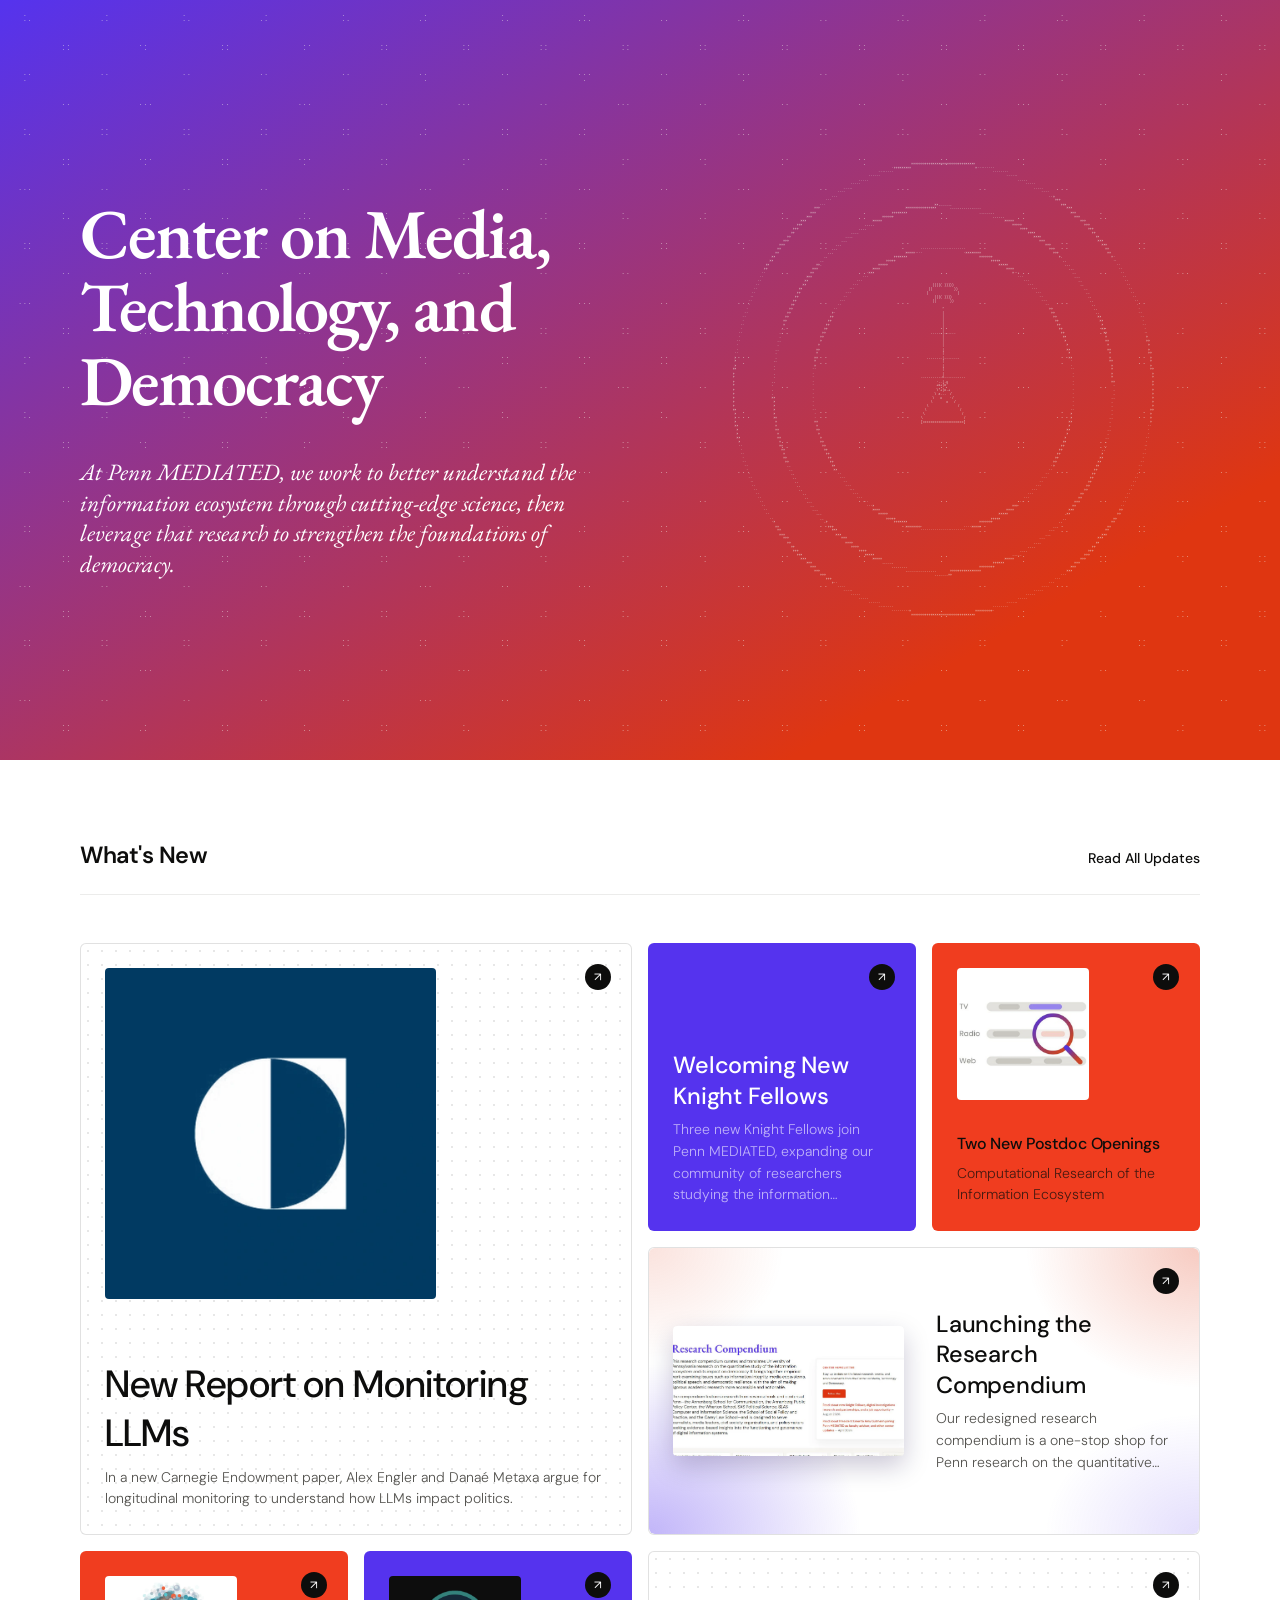
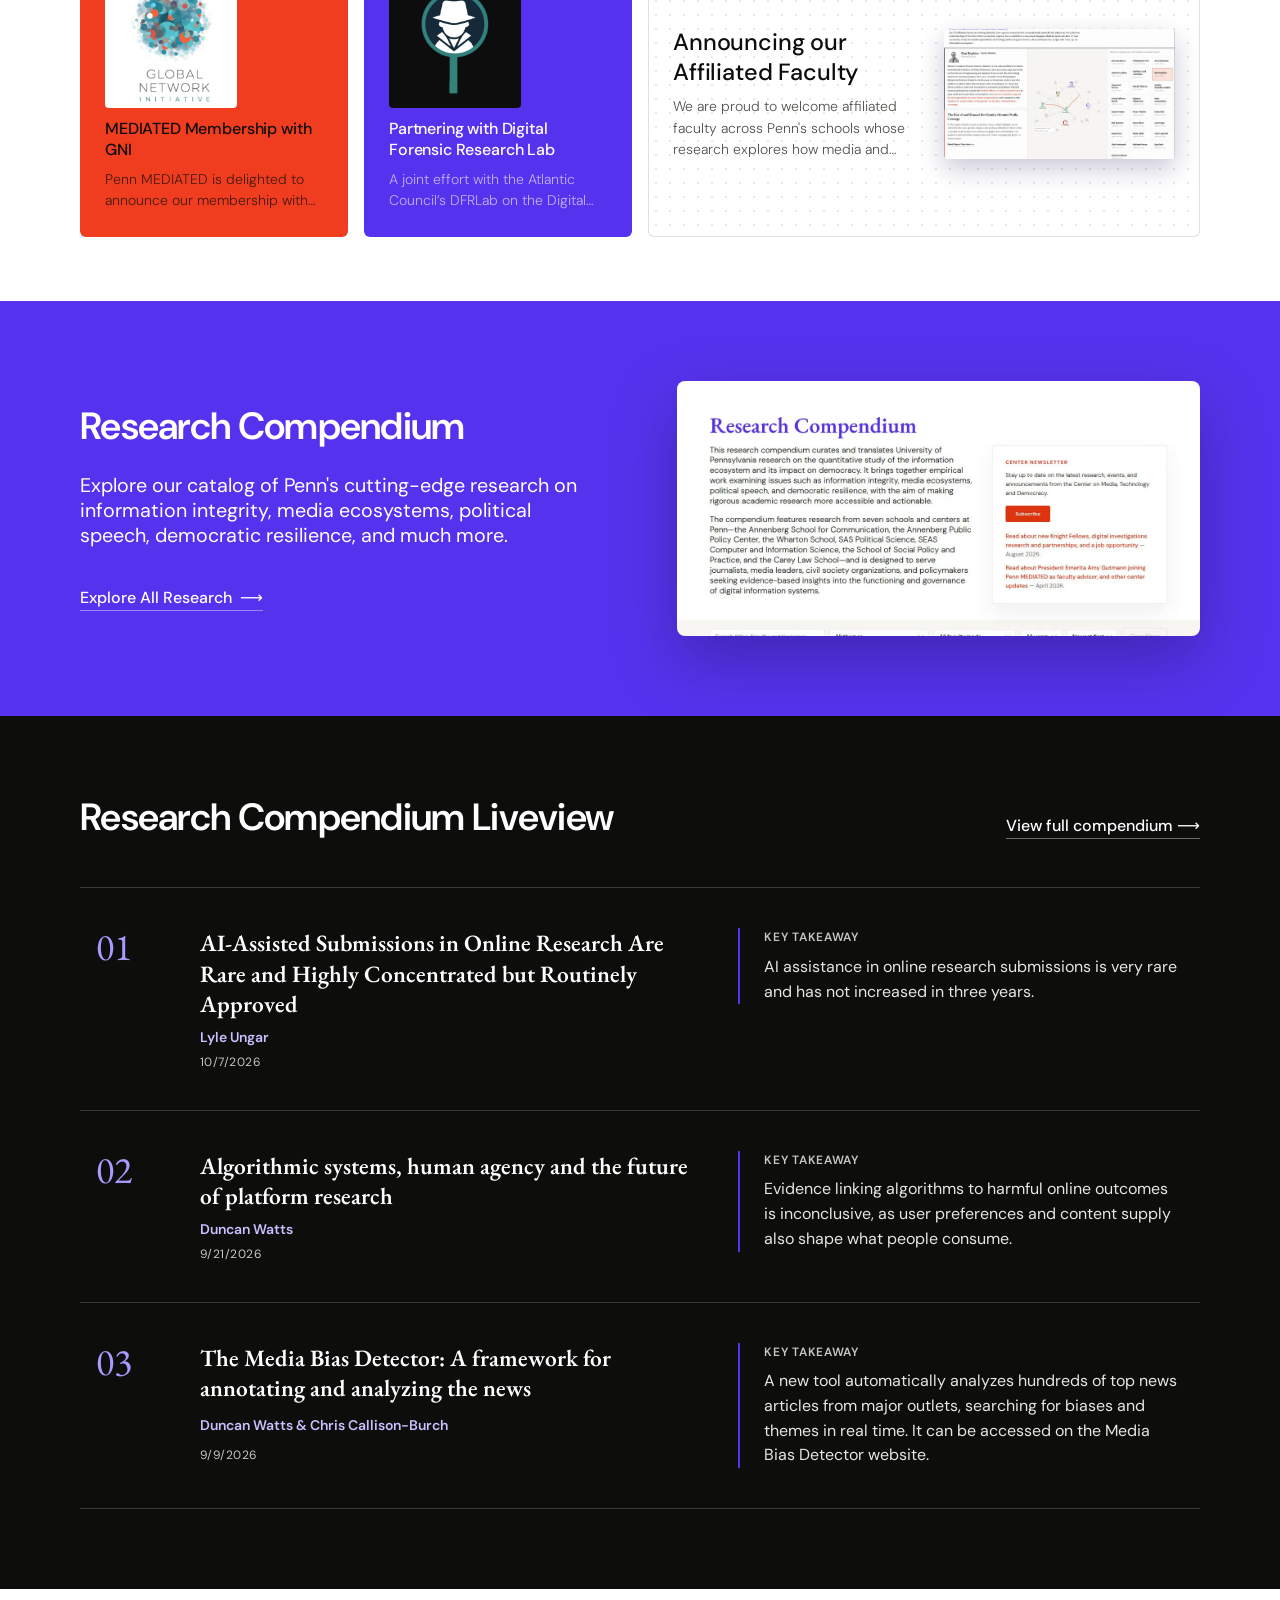
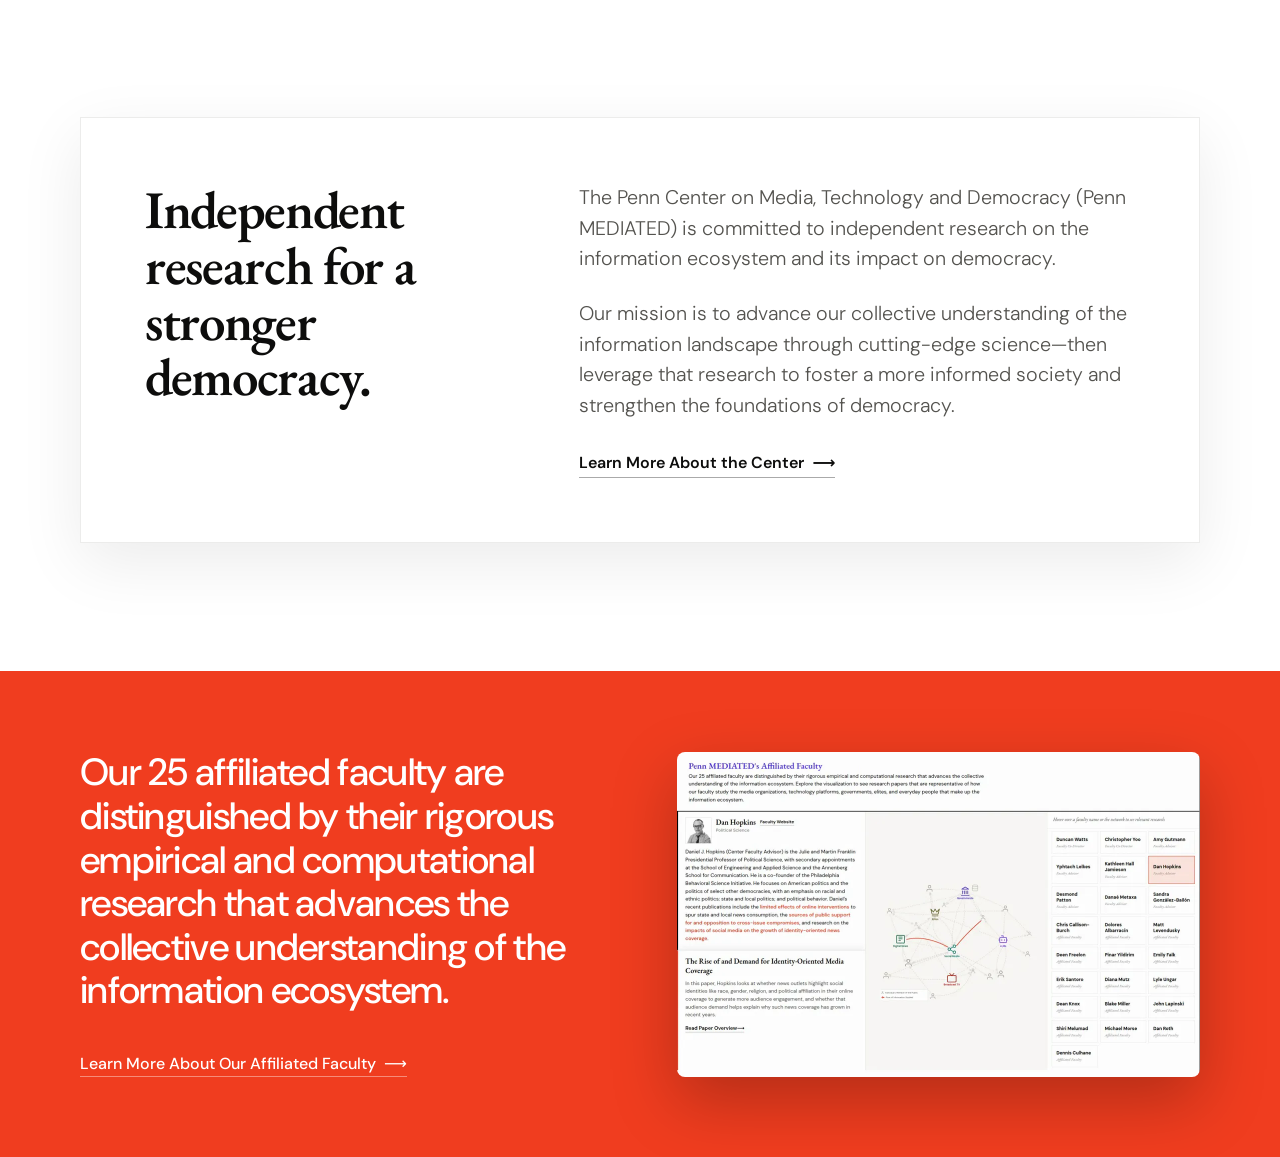
==== index.html @ c7704f21 "Add Research Compendium Liveview section to home page Shows the three newest compendium entries (pap" ====
<!DOCTYPE html>
<html lang="en">
<head>
  <meta charset="UTF-8">
  <meta name="viewport" content="width=device-width, initial-scale=1.0">
  <title>Penn MEDIATED — Center on Media, Technology and Democracy</title>
  <link rel="preconnect" href="https://fonts.googleapis.com">
  <link rel="preconnect" href="https://fonts.gstatic.com" crossorigin>
  <link href="https://fonts.googleapis.com/css2?family=DM+Sans:opsz,wght@9..40,300;9..40,400;9..40,500;9..40,600;9..40,700&family=EB+Garamond:ital,wght@0,400;0,500;0,600;0,700;1,400;1,600&display=swap" rel="stylesheet">
  <link rel="stylesheet" href="styles.css">
</head>
<body>
 
  <!-- ── Hero ───────────────────────────────────────────────────── -->
  <section class="hero">

    <!-- Sparkle field only, full-bleed behind the whole gradient. The rings
         and tower stay in .hero__visual's own column. -->
    <div class="hero__dots" aria-hidden="true">
      <iframe class="hero__dots-frame" src="assets/broadcast-tower.html?layer=dots" title="" tabindex="-1" scrolling="no"></iframe>
    </div>

    <div class="hero__inner">

      <div class="hero__content">
        <h1 class="hero__title">Center on Media, Technology, and Democracy</h1>
        <p class="hero__subtitle">At Penn MEDIATED, we work to better understand the information ecosystem through cutting-edge science, then leverage that research to strengthen the foundations of democracy.</p>
      </div>

      <!-- The ASCII broadcast tower sits in its own column rather than behind
           the copy, so the dots never run through the text. -->
      <div class="hero__visual" aria-hidden="true">
        <iframe
          class="hero__visual-frame"
          src="assets/broadcast-tower.html"
          title="Interactive ASCII broadcast tower graphic"
          scrolling="no"
        ></iframe>
      </div>

    </div>

  </section>
 
  <!-- ── What's New ─────────────────────────────────────────────── -->
  <section class="whats-new" aria-labelledby="whats-new-heading">
    <div class="whats-new__inner">
      <div class="whats-new__head">
        <span id="whats-new-heading" class="whats-new__label">What's New</span>
        <a href="https://mediated.upenn.edu/blog/" target="_top" class="whats-new__all">Read All Updates</a>
      </div>
 
      <div class="whats-new__grid">

        <a href="https://carnegieendowment.org/research/2026/08/llms-artificial-intelligence-longitudinal-monitoring-norms-politics-research" target="_blank" rel="noopener noreferrer" class="news-card news-card--feature news-card--white">
          <span class="news-card__arrow" aria-hidden="true">&#8599;</span>
          <div class="news-card__media"><img src="assets/whats-new/carnegie-endowment.webp" width="800" height="800" alt="Carnegie Endowment for International Peace logo"></div>
          <div class="news-card__body news-card__body--bottom">
            <h3 class="news-card__title">New Report on Monitoring LLMs</h3>
            <p class="news-card__desc">In a new Carnegie Endowment paper, Alex Engler and Danaé Metaxa argue for longitudinal monitoring to understand how LLMs impact politics.</p>
          </div>
        </a>

        <a href="https://mediated.upenn.edu/blog/#knight-fellows" target="_top" class="news-card news-card--square news-card--purple">
          <span class="news-card__arrow" aria-hidden="true">&#8599;</span>
          <div class="news-card__body news-card__body--bottom">
            <h3 class="news-card__title">Welcoming New Knight Fellows</h3>
            <p class="news-card__desc">Three new Knight Fellows join Penn MEDIATED, expanding our community of researchers studying the information ecosystem.</p>
          </div>
        </a>

        <a href="https://mediated.upenn.edu/job-openings/" target="_top" class="news-card news-card--square news-card--orange">
          <span class="news-card__arrow" aria-hidden="true">&#8599;</span>
          <div class="news-card__media"><img src="assets/whats-new/magnifying-glass.webp" width="800" height="800" alt="Illustration of a magnifying glass scanning bars labelled TV, Radio and Web"></div>
          <div class="news-card__body news-card__body--bottom">
            <h3 class="news-card__title">Two New Postdoc Openings</h3>
            <p class="news-card__desc">Computational Research of the Information Ecosystem</p>
          </div>
        </a>

        <a href="https://mediated.upenn.edu/research-compendium/" target="_top" class="news-card news-card--wide news-card--brush">
          <span class="news-card__arrow" aria-hidden="true">&#8599;</span>
          <div class="news-card__media"><video src="assets/whats-new/research-compendium.mp4" poster="assets/whats-new/research-compendium-poster.webp" width="1278" height="622" autoplay muted loop playsinline preload="metadata" aria-label="Animated screenshot of the Research Compendium dashboard"></div>
          <div class="news-card__body news-card__body--bottom">
            <h3 class="news-card__title">Launching the Research Compendium</h3>
            <p class="news-card__desc">Our redesigned research compendium is a one-stop shop for Penn research on the quantitative study of the information ecosystem.</p>
          </div>
        </a>

        <a href="https://mediated.upenn.edu/blog/#gni-membership" target="_top" class="news-card news-card--square news-card--orange">
          <span class="news-card__arrow" aria-hidden="true">&#8599;</span>
          <div class="news-card__media"><img src="assets/whats-new/gni-membership.webp" width="800" height="800" alt="Global Network Initiative logo"></div>
          <div class="news-card__body news-card__body--bottom">
            <h3 class="news-card__title">MEDIATED Membership with GNI</h3>
            <p class="news-card__desc">Penn MEDIATED is delighted to announce our membership with the Global Network Initiative — a diverse community of institutions and experts working to advance a free and democratic technological future.</p>
          </div>
        </a>

        <a href="https://mediated.upenn.edu/blog/#dfrlab-partnership" target="_top" class="news-card news-card--square news-card--purple">
          <span class="news-card__arrow" aria-hidden="true">&#8599;</span>
          <div class="news-card__media"><img src="assets/whats-new/dfrlab-digital-sherlocks.webp" width="800" height="800" alt="The Digital Sherlocks magnifying-glass emblem"></div>
          <div class="news-card__body news-card__body--bottom">
            <h3 class="news-card__title">Partnering with Digital Forensic Research Lab</h3>
            <p class="news-card__desc">A joint effort with the Atlantic Council&#8217;s DFRLab on the Digital Sherlocks programme.</p>
          </div>
        </a>

        <a href="https://mediated.upenn.edu/faculty/" target="_top" class="news-card news-card--wide news-card--reverse news-card--white">
          <span class="news-card__arrow" aria-hidden="true">&#8599;</span>
          <div class="news-card__media"><video src="assets/whats-new/affiliated-faculty.mp4" poster="assets/whats-new/affiliated-faculty-poster.webp" width="1046" height="650" autoplay muted loop playsinline preload="metadata" aria-label="Animated screenshot of the Affiliated Faculty network, cycling through faculty profiles and their research papers"></div>
          <div class="news-card__body news-card__body--bottom">
            <h3 class="news-card__title">Announcing our Affiliated Faculty</h3>
            <p class="news-card__desc">We are proud to welcome affiliated faculty across Penn's schools whose research explores how media and technology shape political attitudes and the information ecosystem.</p>
          </div>
        </a>

      </div>
    </div>
  </section>
 
  <!-- ── Research CTA ───────────────────────────────────────────── -->
  <section class="research-cta" aria-labelledby="research-cta-heading">
    <div class="research-cta__inner">
      <div class="research-cta__copy">
        <h2 id="research-cta-heading" class="research-cta__title">Research Compendium</h2>
        <p class="research-cta__lead">Explore our catalog of Penn's cutting-edge research on information integrity, media ecosystems, political speech, democratic resilience, and much more.</p>
        <a href="https://mediated.upenn.edu/research-compendium/" target="_top" class="research-cta__link">Explore All Research <span aria-hidden="true">⟶</span></a>
      </div>
      <!-- Same destination as "Explore All Research". Out of the tab order and
           hidden from screen readers: the text link above is the accessible
           one, so keyboard and screen-reader users don't meet it twice. -->
      <a href="https://mediated.upenn.edu/research-compendium/" target="_top" class="research-cta__media" tabindex="-1" aria-hidden="true"><video src="assets/whats-new/research-compendium.mp4" poster="assets/whats-new/research-compendium-poster.webp" width="1278" height="622" autoplay muted loop playsinline preload="metadata" aria-label="Animated screenshot of the Penn MEDIATED Research Compendium being used" class="research-cta__image"></video></a>
    </div>
  </section>
 
  <!-- ── Research Compendium Liveview ───────────────────────────── -->
  <section class="liveview" aria-labelledby="liveview-heading">
    <div class="liveview__inner">
      <div class="liveview__head">
        <div>
          <h2 id="liveview-heading" class="liveview__title">Research Compendium Liveview</h2>
        </div>
        <a href="https://mediated.upenn.edu/research-compendium/" target="_top" class="liveview__all">View full compendium <span aria-hidden="true">⟶</span></a>
      </div>
      <ol class="liveview__list" id="liveview-list">
        <li class="liveview__item">
          <a class="liveview__card" href="https://arxiv.org/pdf/2610.09279" target="_blank" rel="noopener">
            <span class="liveview__meta">10/7/2026</span>
            <h3 class="liveview__paper">AI-Assisted Submissions in Online Research Are Rare and Highly Concentrated but Routinely Approved</h3>
            <p class="liveview__author">Lyle Ungar</p>
            <p class="liveview__takeaway"><span class="liveview__label">Key takeaway</span>AI assistance in online research submissions is very rare and has not increased in three years.</p>
          </a>
        </li>
        <li class="liveview__item">
          <a class="liveview__card" href="https://www.nature.com/articles/s43588-026-01038-1" target="_blank" rel="noopener">
            <span class="liveview__meta">9/21/2026</span>
            <h3 class="liveview__paper">Algorithmic systems, human agency and the future of platform research</h3>
            <p class="liveview__author">Duncan Watts</p>
            <p class="liveview__takeaway"><span class="liveview__label">Key takeaway</span>Evidence linking algorithms to harmful online outcomes is inconclusive, as user preferences and content supply also shape what people consume.</p>
          </a>
        </li>
        <li class="liveview__item">
          <a class="liveview__card" href="https://www.science.org/doi/10.1126/sciadv.aea7456" target="_blank" rel="noopener">
            <span class="liveview__meta">9/9/2026</span>
            <h3 class="liveview__paper">The Media Bias Detector: A framework for annotating and analyzing the news</h3>
            <p class="liveview__author">Duncan Watts &amp; Chris Callison-Burch</p>
            <p class="liveview__takeaway"><span class="liveview__label">Key takeaway</span>A new tool automatically analyzes hundreds of top news articles from major outlets, searching for biases and themes in real time. It can be accessed on the Media Bias Detector website.</p>
          </a>
        </li>
      </ol>
    </div>
  </section>
  <script>
  /* Liveview: refresh the three newest entries from the compendium itself.
     Falls back silently to the markup above if the fetch or parse fails. */
  (function () {
    var list = document.getElementById('liveview-list');
    fetch('https://pennmediated.github.io/research-compendium/').then(function (r) { return r.text(); }).then(function (t) {
      var s = t.indexOf('const ENTRIES = ');
      if (s < 0) return;
      s += 16;
      var e = t.indexOf('\n];', s) + 2;
      var data = JSON.parse(t.slice(s, e)).slice(0, 3);
      if (!data.length) return;
      var esc = function (v) { var d = document.createElement('div'); d.textContent = v; return d.innerHTML; };
      list.innerHTML = data.map(function (x) {
        return '<li class="liveview__item"><a class="liveview__card" href="' + esc(x.url) + '" target="_blank" rel="noopener">' +
          '<span class="liveview__meta">' + esc(x.date) + '</span>' +
          '<h3 class="liveview__paper">' + esc(x.title) + '</h3>' +
          '<p class="liveview__author">' + esc(x.faculty) + '</p>' +
          '<p class="liveview__takeaway"><span class="liveview__label">Key takeaway</span>' + esc(x.takeaway) + '</p></a></li>';
      }).join('');
    }).catch(function () {});
  })();
  </script>

  <!-- ── About the Center ───────────────────────────────────────── -->
  <section class="about-center" aria-labelledby="about-center-heading">
    <div class="about-center__inner">
      <div class="about-center__card">
        <div class="about-center__heading">
          <h2 id="about-center-heading" class="about-center__title">Independent research for a stronger democracy.</h2>
        </div>
        <div class="about-center__copy">
          <p>The Penn Center on Media, Technology and Democracy (Penn MEDIATED) is committed to independent research on the information ecosystem and its impact on democracy.</p>
          <p>Our mission is to advance our collective understanding of the information landscape through cutting-edge science—then leverage that research to foster a more informed society and strengthen the foundations of democracy.</p>
          <a href="https://mediated.upenn.edu/about/" target="_top" class="about-center__link">Learn More About the Center <span aria-hidden="true">⟶</span></a>
        </div>
      </div>
    </div>
  </section>
 
  <!-- ── Faculty CTA ────────────────────────────────────────────── -->
  <section class="faculty-cta">
    <div class="faculty-cta__inner">
      <div class="faculty-cta__copy">
        <p class="faculty-cta__lead">Our 25 affiliated faculty are distinguished by their rigorous empirical and computational research that advances the collective understanding of the information ecosystem.</p>
        <a href="https://mediated.upenn.edu/faculty/" target="_top" class="faculty-cta__link">Learn More About Our Affiliated Faculty <span aria-hidden="true">⟶</span></a>
      </div>
      <!-- Same destination as the link above; see the research CTA note. -->
      <a href="https://mediated.upenn.edu/faculty/" target="_top" class="faculty-cta__media" tabindex="-1" aria-hidden="true"><video src="assets/whats-new/affiliated-faculty.mp4" poster="assets/whats-new/affiliated-faculty-poster.webp" width="1046" height="650" autoplay muted loop playsinline preload="metadata" aria-label="Animated screenshot of the Affiliated Faculty network, cycling through faculty profiles and their research papers" class="faculty-cta__image"></video></a>
    </div>
  </section>



  <!-- The two animated cards are muted, looping <video> rather than GIF.
       CSS can't stop autoplay, so honour prefers-reduced-motion here:
       pause each one and rewind to its poster frame. -->
  <script>
    if (window.matchMedia('(prefers-reduced-motion: reduce)').matches) {
      document.querySelectorAll('video[autoplay]').forEach(function (v) {
        v.autoplay = false; v.pause(); v.currentTime = 0; v.removeAttribute('loop');
      });
    }
  </script>


  <!-- Auto-resize when embedded: posts this page's height to the parent so an
       <iframe> can size itself to the content instead of guessing a fixed
       height. No-op when the page is opened directly. Every Penn MEDIATED repo
       sends the same { frameHeight } message — see the README. -->
  <script>
    (function () {
      if (window.self === window.top) return;
      var lastSentHeight = 0;
      function sendHeight() {
        /* MEASURE THE BODY, NEVER documentElement. <html> stretches to fill the
           frame, so documentElement.scrollHeight can never report LESS than the
           frame's current height — feeding it back pins the iframe at whatever
           it already is and it can never shrink. Anything that inflates it once
           during load (webfonts settling, the reveal transforms) is then
           permanent, which is what left a tall band of white above the footer.
           body.scrollHeight is content-driven and can go down as well as up.
           Verified 2026-09: at 1512px wide home's real content is 3879px while
           documentElement.scrollHeight reported 4766px, the frame's own height. */
        var h = Math.ceil(Math.max(document.body.scrollHeight, document.body.offsetHeight));
        if (Math.abs(h - lastSentHeight) < 2) return;
        lastSentHeight = h;
        window.parent.postMessage({ frameHeight: h }, '*');
      }
      window.addEventListener('load', sendHeight);
      window.addEventListener('resize', sendHeight);
      if (document.fonts && document.fonts.ready) { document.fonts.ready.then(sendHeight); }
      if (window.ResizeObserver) { new ResizeObserver(sendHeight).observe(document.body); }
      /* Late-settling layout: webfonts swapping in, images decoding, a lazy
         iframe resolving. ResizeObserver catches most of it, but a change that
         lands between the last observed tick and paint can leave the frame a
         few px short of the content. Two cheap re-measures after load close
         that window; sendHeight's hysteresis makes a no-op re-post free. */
      setTimeout(sendHeight, 300);
      setTimeout(sendHeight, 1200);
    })();
  </script>

</body>
</html>
---- styles.css ----
/* =============================================================================
   Atlassian Spacing Tokens — 8px base unit
   https://atlassian.design/foundations/spacing
   Shared conventions with the Penn MEDIATED /about repo for brand consistency.
   ============================================================================= */
:root {
  --space-025:   2px;
  --space-050:   4px;
  --space-075:   6px;
  --space-100:   8px;
  --space-150:  12px;
  --space-200:  16px;
  --space-250:  20px;
  --space-300:  24px;
  --space-400:  32px;
  --space-500:  40px;
  --space-600:  48px;
  --space-800:  64px;
  --space-1000: 80px;

  /* ── Figma colour tokens ── */
  --c-bg:         #ffffff;
  --c-dark:       #0d0d0c;          /* rgb(13,13,12)   */
  --c-nav-bg:     rgba(13,13,12,0.92);
  --c-light-bg:   #f8f7f4;          /* rgb(248,247,244)*/
  --c-accent:     #5533ee;          /* rgb(85,51,238)  */
  --c-red:        #f03d1f;          /* rgb(240,61,31)  */
  /* Deeper red-orange — the gradient's closing stop, promoted to a token
     of its own. Link text on a white/light ground uses this: --c-red
     only reaches ~3.9:1 against white, this clears 4.5:1. --c-red stays
     the brand accent for fills, borders, icons, tags and labels. */
  --c-red-dark:   #df3611;

  /* Orange-red at 12% on white, from the sitewide accent palette (slot 2).
     A light tile colour for the grid — replaces the near-black tile.
     Text on it is --c-dark rather than the palette's brown text-on-tint
     (#7b2719): the tint is light enough that black clears contrast easily
     and reads cleaner beside the solid-orange tile. */
  --c-peach:      #fce4dc;
  --c-gray:       #888680;          /* rgb(136,134,128)*/
  --c-gray-dark:  #54534f;          /* rgb(84,83,79) — opaque body copy, ~8:1 contrast on white */
  --c-muted:      #c8c6c0;          /* rgb(200,198,192) date/meta text */
  --c-white:      #ffffff;

  /* Brand gradient — used on the hero, matches /about's orbital section
     and newsletter/supporters block exactly: 150deg #5533ee 0% → #df3611 81% */
  --c-gradient: linear-gradient(150deg, #5533ee 0%, var(--c-red-dark) 81%);

  /* ── Figma typography tokens ── */
  /* Two families, no third — and the split is by what the text IS, not by
     heading level. --f-serif: page titles, and titles of works or names of
     people (a post title, a paper title, a person's name), plus pull-quote
     copy. --f-sans: section headings, card and UI labels, running prose,
     metadata, controls and uppercase micro-labels.
     The one that trips people up: a SECTION HEADING IS NOT SERIF. Serif
     marks a thing that has its own name; sans marks the furniture around
     it. See README -> Typography. */
  --f-serif: 'EB Garamond', Georgia, 'Times New Roman', serif;
  --f-sans:  'DM Sans', system-ui, -apple-system, sans-serif;
  /* ── Type scale (sitewide — see README) ──
     Fluid clamps interpolate across the viewport, so tablet needs no
     separate breakpoint. 12px is the floor for page copy; the .nav/.brand
     component keeps its own Figma-spec'd sizes (see README). */
  --fs-display:     clamp(36px, 22.7px + 3.70vw, 76px);
  --fs-h1:          clamp(36px, 29.3px + 1.85vw, 56px);
  --fs-h2:          clamp(26px, 21.3px + 1.30vw, 40px);
  --fs-h3:          clamp(20px, 18.7px + 0.37vw, 24px);
  --fs-lede:        clamp(18px, 17.3px + 0.19vw, 20px);
  --fs-body:        16px;
  --fs-small:       14px;
  --fs-small-serif: 15px;
  --fs-micro:       12px;

  --lh-display: 1.05;
  --lh-heading: 1.15;
  --lh-lede:    1.26;
  --lh-title:   1.3;
  --lh-body:    1.55;

  /* ── Page layout ── */
  --max-w: 1440px;
  --pad-x: var(--space-1000);   /* 80px side padding — page-level rhythm */
  --nav-h: 52px;
}

/* Side padding scales down on smaller screens — 80px fixed padding eats
   ~43% of a 375px phone width otherwise. */
@media (max-width: 900px) {
  :root { --pad-x: var(--space-400); }  /* 32px */
}
@media (max-width: 480px) {
  :root { --pad-x: var(--space-250); }  /* 20px */
}

/* =============================================================================
   Reset
   ============================================================================= */
*, *::before, *::after { box-sizing: border-box; margin: 0; padding: 0; }
html { scroll-behavior: smooth; }
body {
  font-family: var(--f-sans);
  color: var(--c-dark);
  background: var(--c-bg);
  -webkit-font-smoothing: antialiased;
  -moz-osx-font-smoothing: grayscale;
  overflow-x: hidden;
}
ul, ol { list-style: none; }
a { color: inherit; text-decoration: none; }
img, video { max-width: 100%; height: auto; display: block; }
button { font: inherit; cursor: pointer; }

.sr-only {
  position: absolute; width: 1px; height: 1px; padding: 0;
  margin: -1px; overflow: hidden; clip: rect(0,0,0,0);
  white-space: nowrap; border-width: 0;
}

/* =============================================================================
   Shared inner container
   ============================================================================= */
.nav__inner,
.hero__inner,
.whats-new__inner,
.research-cta__inner,
.about-center__inner,
.faculty-cta__inner,
.footer__inner,
.footer__bottom {
  width: 100%;
  max-width: var(--max-w);
  margin-inline: auto;
  padding-inline: var(--pad-x);
}

/* =============================================================================
   NAV
   Figma: 1434×52, fill rgba(13,13,12,.92), sticky over the hero
   ============================================================================= */
.nav {
  position: sticky;
  top: 0;
  z-index: 100;
  height: var(--nav-h);
  background: var(--c-nav-bg);
  backdrop-filter: blur(12px);
}

.nav__inner {
  display: flex;
  align-items: center;
  justify-content: space-between;
  height: 100%;
}

/* Brand lockup: concentric red ring mark + PENN/MEDIATED wordmark.
   Nav = PENN caption above italic-mixed MEDIATED; footer reverses the
   stack and drops the italic, per Figma's two distinct treatments. */
.brand { display: flex; align-items: center; gap: var(--space-150); }

.brand__mark {
  position: relative;
  width: 24px;
  height: 24px;
  flex-shrink: 0;
  border-radius: 50%;
  border: 1.5px solid var(--c-red);
}

.brand__mark::before {
  content: '';
  position: absolute;
  inset: 5px;
  border-radius: 50%;
  border: 1.5px solid var(--c-red);
  opacity: 0.6;
}

.brand__dot {
  position: absolute;
  top: 50%;
  left: 50%;
  width: 5px;
  height: 5px;
  border-radius: 50%;
  background: var(--c-red);
  transform: translate(-50%, -50%);
}

.brand__text { display: flex; flex-direction: column; }

.brand__eyebrow {
  font-family: var(--f-sans);
  font-size: 9.5px;
  font-weight: 500;
  letter-spacing: 1.8px;
  text-transform: uppercase;
  color: rgba(255,255,255,0.35);
}

.brand__word {
  font-family: var(--f-serif);
  font-size: 15px;
  font-weight: 600;
  letter-spacing: 0.13px;
  color: var(--c-white);
}

.brand__word em { font-style: italic; }
.brand__word--upright { font-style: normal; font-size: 18px; }

.brand--footer .brand__mark { width: 26px; height: 26px; }
.brand--footer .brand__text { gap: var(--space-025); }

.nav__links {
  display: flex;
  align-items: center;
  gap: var(--space-500);   /* 40px between nav items */
}

.nav__subscribe {
  display: inline-flex;
  align-items: center;
  justify-content: center;
  height: 28px;
  padding-inline: var(--space-200);
  font-family: var(--f-sans);
  font-size: 11px;
  font-weight: 600;
  letter-spacing: 0.44px;
  color: var(--c-white);
  background: var(--c-red-dark);
  border-radius: 100px;
  transition: opacity 0.15s;
}

.nav__subscribe:hover { opacity: 0.85; }

/* =============================================================================
   HERO
   Figma "HorizontalBorder": dark bg + subtle grid texture + gradient wash,
   giant EB Garamond headline (115px), visualization graphic right, ticker foot
   ============================================================================= */
.hero {
  position: relative;
  overflow: hidden;
  background-color: var(--c-dark);
  background-image: url(assets/hero-bg.png);
  background-size: cover;
  background-position: center top;
  background-repeat: no-repeat;
}

/* Fully opaque gradient overlay, same as /about's .orbital::before —
   covers the background texture entirely, matching that section's
   brighter, cleaner depth instead of a darker/translucent wash. */
.hero::before {
  content: '';
  position: absolute;
  inset: 0;
  background: var(--c-gradient);
  pointer-events: none;
}

.hero__inner {
  position: relative;
  z-index: 2;
  display: grid;
  grid-template-columns: minmax(0, 1.05fr) minmax(0, 1fr);
  /* Side by side, the copy is centred against the tower art, and stays
     centred as the title turns into "Penn MEDIATED" (the heading's height
     animates, so the block eases into its new centre rather than jumping).
     This is the one page whose title is not 80px below the menu on desktop;
     stacked (under 900px) it is, like every other page. */
  align-items: center;
  gap: var(--space-800);
  padding-block: var(--space-1000) var(--space-800);
  /* Fixed px, never vh: this page is embedded in an iframe sized to its own
     content, so viewport units are circular here. */
  min-height: 760px;
}


/* Copy column, beside the tower column (stacked above it under 900px). */
.hero__content {
  position: relative;
  z-index: 2;
  max-width: 620px;
  text-align: left;
}


/* h1: EB Garamond ~96px (scaled down from Figma's 115px for web),
   ls=-2.7%, lh tight. A tight shadow (not a big blur) keeps it legible
   without smudging into a haze over the gradient.
   Weight 600 per the sitewide serif-title rule. Figma specified Medium
   (500); at --fs-display over a gradient the extra weight also helps it
   hold up, so the two reasons point the same way. */
.hero__title {
  font-family: var(--f-serif);
  font-weight: 600;
  font-size: var(--fs-display);
  line-height: var(--lh-display);
  letter-spacing: -0.028em;
  color: var(--c-white);
  margin-bottom: var(--space-500);
  /* No text shadow (removed Sept 2026 by request): white on the gradient reads
     cleanly on its own now that the tower sits in its own column. */
}

.hero__subtitle {
  display: block;
  /* EB Garamond italic, no shadow (Sept 2026), a deliberate exception to
     "running prose is sans": it reads as the title's companion line. One
     step up from --fs-lede (Garamond runs small for its size) and weight
     400, the italic weight loaded in index.html's Google Fonts link. */
  font-family: var(--f-serif);
  font-style: italic;
  font-size: var(--fs-h3);
  font-weight: 400;
  line-height: var(--lh-title);
  color: var(--c-white);
  max-width: 540px;
}

/* Not a link. It used to be a white, un-underlined <a> to /about — the
   one treatment on the site that matched none of the five hyperlink
   categories (see README -> Hyperlinks), so it was demoted to plain
   hero copy rather than given an underline it was never designed for.
   The About page is reachable from the nav. */

/* Full-bleed layer: sits above the gradient wash but behind the text, so
   the graphic's dissipating particles can drift across the whole hero
   instead of being boxed into a corner. */
/* Full-bleed sparkle field, behind the copy and the tower alike. Inert to
   the pointer so it never steals a click or a text selection. */
.hero__dots {
  position: absolute;
  inset: 0;
  z-index: 0;
  pointer-events: none;
}
.hero__dots-frame {
  display: block;
  width: 100%;
  height: 100%;
  border: none;
  background: transparent;
  pointer-events: none;
}

/* The tower has its own column rather than sitting behind the copy, so the
   two never fight for the same space. */
.hero__visual {
  position: relative;
  z-index: 1;
  min-height: 460px;
  align-self: stretch;
}

/* Interactive ASCII graphic (assets/broadcast-tower.html) — background is
   transparent so the hero's own gradient shows through underneath it. */
.hero__visual-frame {
  /* Absolutely filled rather than height: 100%. Once the hero stacks to one
     column, .hero__visual has only a min-height, and Safari then resolves a
     percentage height to nothing and falls back to an iframe's default
     150px: the tower art was drawn into a 150px strip and came out tiny. */
  position: absolute;
  inset: 0;
  display: block;
  width: 100%;
  height: 100%;
  border: none;
  background: transparent;
}

/* Not interactive on touch screens. The graphic responds to a dragging
   finger, which meant a swipe that started on it moved the art instead of
   the page — on a phone, where the art fills most of the first screen, the
   hero could not be scrolled past. (hover: none) is phones and tablets; a
   laptop with a mouse keeps the interaction. The art still animates. */
@media (hover: none) {
  .hero__visual-frame { pointer-events: none; }
}

/* =============================================================================
   WHAT'S NEW  —  bento article grid, 6-unit column system
   Figma "Imported HTML": row 1 = 3+1+2 units, row 2 = 2+2+1+1 units
   ============================================================================= */
/* Standard section spacing: generous top breathing room before a new
   section's heading, per common web UX rhythm (section gap > element gap). */
/* padding-bottom gives breathing room before the hard color transition
   into the Research CTA section below. */
.whats-new { background: var(--c-white); padding-top: var(--space-1000); padding-bottom: var(--space-800); }

.whats-new__head {
  display: flex;
  flex-wrap: wrap;
  align-items: baseline;
  justify-content: space-between;
  row-gap: var(--space-100);
  padding-bottom: var(--space-300);
  border-bottom: 1px solid rgba(13,13,12,0.08);
}

.whats-new__label {
  font-family: var(--f-sans);
  font-size: var(--fs-h3);
  font-weight: 600;
  letter-spacing: -0.02em;
  color: var(--c-dark);
}

.whats-new__all {
  font-family: var(--f-sans);
  font-size: var(--fs-small);
  font-weight: 500;
  color: var(--c-dark);
  transition: opacity 0.15s;
}

.whats-new__all:hover { opacity: 0.6; }

/* Four-column tile grid. The first card is automatically featured across
   two columns; all remaining cards occupy one column each. */
.whats-new__grid {
  display: grid;
  grid-template-columns: repeat(4, 1fr);
  gap: 1px;
  margin-top: var(--space-600);
  background: rgba(13,13,12,0.1);   /* shows through the 1px gaps as hairlines */
}

@media (max-width: 900px) {
  .whats-new__grid { grid-template-columns: repeat(2, 1fr); }
}

@media (max-width: 480px) {
  .whats-new__grid { grid-template-columns: 1fr; }
}

.news-card {
  position: relative;
  display: flex;
  flex-direction: column;
  background: var(--c-white);
  overflow: hidden;
}

/* The newest update always leads the markup, so :first-child makes the
   featured treatment automatic whenever the grid is refreshed. It occupies
   two grid positions as one wide card; later cards flow into the next open
   position without needing manual placement. */
.news-card:first-child {
  grid-column: span 2;
}

.news-card:first-child .news-card__image {
  aspect-ratio: 2 / 1;
}

@media (max-width: 480px) {
  .news-card:first-child {
    grid-column: span 1;
  }

  .news-card:first-child .news-card__image {
    aspect-ratio: 16 / 9;
  }
}

.news-card--dark   { background: var(--c-dark); color: var(--c-white); }
.news-card--purple { background: var(--c-accent); color: var(--c-white); }
.news-card--red    { background: var(--c-red); color: var(--c-white); }

/* Image is a landscape 16:9 rectangle sitting above the text, not filling
   the whole tile — the text body below is a plain rectangle that sizes to
   its (clamped) content instead of being forced into the image box. 16:9
   is deliberately landscape: the What's New sources are almost all wide
   images (~2:1), so a landscape tile conforms to them and crops far less
   than the old square did. EVERY card image fills that box edge to edge
   (object-fit: cover) — photos, videos and logo/brand graphics alike — so
   the grid reads as one consistent set of tiles. Very wide lockups still
   get their sides cropped, so upload at the 16:9 size in the README
   image-size table. */
.news-card__image {
  width: 100%;
  aspect-ratio: 16 / 9;
  overflow: hidden;
}

.news-card__image img,
.news-card__image video { width: 100%; height: 100%; object-fit: cover; }

.news-card__arrow {
  position: absolute;
  top: var(--space-250);
  right: var(--space-250);
  z-index: 1;
  display: flex;
  align-items: center;
  justify-content: center;
  flex-shrink: 0;
  width: 26px;
  height: 26px;
  border-radius: 50%;
  background: var(--c-dark);
  color: var(--c-white);
  font-size: var(--fs-micro);
  transition: transform 0.2s ease, background-color 0.2s ease;
}

/* Every grid arrow is the standard black circle with a white arrow, except on
   the black tiles, where black would vanish: there it stays a translucent
   grey circle. All of them run the gradient on hover (below). */
.news-card--dark .news-card__arrow { background: rgba(255,255,255,0.14); }

/* Hover affordance: arrow pops and slides through an animated brand
   gradient (matches the person-card arrow treatment on the
   team-leadership site) instead of a flat color, same transition/size
   on every card regardless of variant. */
.news-card:hover .news-card__arrow {
  transform: scale(1.15) translate(2px, -2px);
  background: linear-gradient(100deg, var(--c-accent), var(--c-red), var(--c-accent));
  background-size: 220% 100%;
  animation: news-card-arrow-slide 1.2s linear infinite;
}

@keyframes news-card-arrow-slide {
  0%   { background-position: 0% 50%; }
  100% { background-position: 200% 50%; }
}


.news-card__body {
  display: flex;
  flex-direction: column;
  gap: var(--space-100);
  padding: var(--space-300);
}

.news-card__body--bottom { margin-top: auto; }



.news-card__title {
  font-family: var(--f-sans);
  font-size: var(--fs-body);
  font-weight: 500;
  letter-spacing: -0.152px;
  line-height: var(--lh-title);
  color: var(--c-dark);
  display: -webkit-box;
  -webkit-box-orient: vertical;
  -webkit-line-clamp: 2;
  overflow: hidden;
}

.news-card__desc {
  font-family: var(--f-sans);
  font-size: var(--fs-small);
  font-weight: 300;
  line-height: var(--lh-body);
  color: var(--c-gray-dark);
  display: -webkit-box;
  -webkit-box-orient: vertical;
  -webkit-line-clamp: 2;
  overflow: hidden;
}

.news-card--dark .news-card__title,
.news-card--purple .news-card__title,
.news-card--red .news-card__title { color: var(--c-white); }

.news-card--dark .news-card__desc,
.news-card--purple .news-card__desc,
.news-card--red .news-card__desc { color: rgba(255,255,255,0.55); }

.news-card__date {
  margin-top: var(--space-100);
  font-family: var(--f-sans);
  font-size: var(--fs-micro);
  font-weight: 400;
  letter-spacing: 0.336px;
  color: var(--c-muted);
}

.news-card--dark .news-card__date,
.news-card--purple .news-card__date,
.news-card--red .news-card__date { color: rgba(255,255,255,0.35); }

/* =============================================================================
   RESEARCH CTA
   Figma "Section": purple 1443×465, big DM Sans headline + dashboard image
   ============================================================================= */
.research-cta {
  background: var(--c-accent);
  padding-block: var(--space-1000);
}

.research-cta__inner {
  /* Two columns that shrink together, rather than a flex row that wrapped
     at ~1100px and left a half-width column of text, a small image and a
     wide empty band. Stacked layout: see the 900px rule under FACULTY CTA. */
  display: grid;
  grid-template-columns: minmax(0, 500px) minmax(0, 523px);
  justify-content: space-between;
  align-items: center;
  gap: var(--space-800);
}

.research-cta__copy { max-width: 500px; }

/* Section heading on a colour band: DM Sans (a section heading is never
   serif), weight 600 — 700 is for white grounds, 600 on colour. Carries the
   size the lead used to have, so the band now reads title-then-supporting-copy
   instead of opening on a full-size sentence. */
.research-cta__title {
  font-family: var(--f-sans);
  font-size: var(--fs-h2);
  font-weight: 600;
  line-height: var(--lh-heading);
  letter-spacing: -0.704px;
  color: var(--c-white);
  margin-bottom: var(--space-300);
}

/* Demoted from --fs-h2 to --fs-lede now that it sits under a heading. The
   negative tracking went with it: -0.704px is display tracking and reads as
   cramped at 20px. Weight 400 rather than the 300 used for ledes on white —
   thin white text on the purple band loses too much. */
.research-cta__lead {
  font-family: var(--f-sans);
  font-size: var(--fs-lede);
  font-weight: 400;
  line-height: var(--lh-lede);
  letter-spacing: 0;
  color: var(--c-white);
  margin-bottom: var(--space-500);
}

.research-cta__link {
  display: inline-flex;
  align-items: center;
  gap: var(--space-100);
  font-family: var(--f-sans);
  font-size: var(--fs-body);
  font-weight: 500;
  color: var(--c-white);
  border-bottom: 1px solid rgba(255,255,255,0.4);
  padding-bottom: 2px;
  transition: opacity 0.15s;
}

.research-cta__link:hover { opacity: 0.75; }

.research-cta__image {
  display: block;
  width: 100%;
  height: auto;
  border-radius: var(--space-100);
  box-shadow: 0 24px 64px rgba(0,0,0,0.25);
}

/* =============================================================================
   ABOUT THE CENTER
   White editorial card between the purple research and orange faculty CTAs.
   ============================================================================= */
.about-center {
  background: var(--c-white);
  padding-block: var(--space-800);
  margin-block: var(--space-800);
}

.about-center__card {
  display: grid;
  grid-template-columns: minmax(0, 0.8fr) minmax(0, 1.2fr);
  gap: var(--space-800);
  align-items: start;
  padding: var(--space-800);
  background: var(--c-white);
  border: 1px solid rgba(13,13,12,0.08);
  box-shadow: 0 20px 60px rgba(13,13,12,0.08);
}

.about-center__heading {
  display: flex;
  flex-direction: column;
  gap: var(--space-250);
}

.about-center__title {
  max-width: 520px;
  font-family: var(--f-serif);
  font-size: var(--fs-h1);
  font-weight: 600;
  line-height: var(--lh-display);
  letter-spacing: -0.025em;
  color: var(--c-dark);
}

.about-center__copy {
  display: flex;
  flex-direction: column;
  gap: var(--space-300);
  max-width: 680px;
}

.about-center__copy p {
  font-family: var(--f-sans);
  font-size: var(--fs-lede);
  font-weight: 300;
  line-height: var(--lh-body);
  color: var(--c-gray-dark);
}

.about-center__link {
  display: inline-flex;
  align-items: center;
  align-self: flex-start;
  gap: var(--space-100);
  margin-top: var(--space-100);
  padding-bottom: var(--space-050);
  font-family: var(--f-sans);
  font-size: var(--fs-body);
  font-weight: 600;
  color: var(--c-dark);
  border-bottom: 1px solid rgba(13,13,12,0.35);
  transition: color 0.15s, border-color 0.15s;
}

.about-center__link:hover {
  color: var(--c-red-dark);
  border-color: var(--c-red-dark);
}

@media (max-width: 760px) {
  .about-center__card {
    grid-template-columns: 1fr;
    gap: var(--space-500);
    padding: var(--space-400);
  }
}

/* =============================================================================
   FACULTY CTA
   Same pattern as RESEARCH CTA above (copy left, image right), --c-red
   (brand red/orange) instead of --c-accent so the two CTAs read as a pair
   without being identical.
   ============================================================================= */
.faculty-cta {
  background: var(--c-red);
  padding-block: var(--space-1000);
  /* No margin-bottom. This is the LAST section on the page, and the page is
     embedded at its exact content height: a trailing margin is white space
     between the orange block and the global footer's signal band, and it does
     not even count toward body.scrollHeight (margins collapse out of it), so
     the frame is sized 64px shorter than the document and the margin is
     clipped in some browsers and painted in others. The gap before the footer
     is the footer's own band now — it does not need help from here. */
}

.faculty-cta__inner {
  /* Same two-column grid as .research-cta__inner. */
  display: grid;
  grid-template-columns: minmax(0, 500px) minmax(0, 523px);
  justify-content: space-between;
  align-items: center;
  gap: var(--space-800);
}

.faculty-cta__copy { max-width: 500px; }

.faculty-cta__lead {
  font-family: var(--f-sans);
  font-size: var(--fs-h2);
  font-weight: 500;
  line-height: var(--lh-heading);
  letter-spacing: -0.704px;
  color: var(--c-white);
  margin-bottom: var(--space-500);
}

.faculty-cta__link {
  display: inline-flex;
  align-items: center;
  gap: var(--space-100);
  font-family: var(--f-sans);
  font-size: var(--fs-body);
  font-weight: 500;
  color: var(--c-white);
  border-bottom: 1px solid rgba(255,255,255,0.4);
  padding-bottom: 2px;
  transition: opacity 0.15s;
}

.faculty-cta__link:hover { opacity: 0.75; }

/* The two animated cards are looping screen recordings, delivered as
   muted <video> rather than GIF (see the README). Anyone who has asked
   their OS to reduce motion gets the poster frame instead — CSS can't
   stop autoplay, so a three-line script at the end of the body pauses
   them; this rule just makes sure the poster is what shows. */
@media (prefers-reduced-motion: reduce) {
  .news-card__image video,
  video.research-cta__image,
  video.faculty-cta__image { animation: none; }
}

.faculty-cta__image {
  display: block;
  width: 100%;
  border-radius: var(--space-100);
  box-shadow: 0 24px 64px rgba(0,0,0,0.25);
}

/* The screen recordings are links too (same destination as each band's text
   link). A small lift on hover, like the What's New cards, says so. */
.research-cta__media,
.faculty-cta__media {
  display: block;
  border-radius: var(--space-100);
  transition: transform 0.2s ease;
}
.research-cta__media:hover,
.faculty-cta__media:hover { transform: translateY(-4px); }

/* Both colour bands, narrow screens: one column, with the copy and the
   screen recording sharing one reading width so neither is stranded in a
   corner of the band. 640px keeps the lines readable on tablets; on phones
   the width is simply the screen. Less vertical padding so the band is
   mostly content rather than colour. */
@media (max-width: 900px) {
  .research-cta__inner,
  .faculty-cta__inner {
    grid-template-columns: minmax(0, 640px);
    justify-content: start;
    gap: var(--space-600);
  }
  .research-cta__copy,
  .faculty-cta__copy { max-width: none; }
  .research-cta,
  .faculty-cta { padding-block: var(--space-800); }
}
@media (max-width: 480px) {
  .research-cta,
  .faculty-cta { padding-block: var(--space-600); }
  .research-cta__inner,
  .faculty-cta__inner { gap: var(--space-500); }
}

/* FOOTER */
.footer { background: var(--c-dark); padding-top: var(--space-800); }

.footer__inner {
  display: flex;
  flex-wrap: wrap;
  gap: var(--space-800);
  padding-bottom: var(--space-600);
}

.footer__brand {
  flex: 1 1 320px;
  max-width: 484px;
  display: flex;
  flex-direction: column;
  gap: var(--space-300);
}

.footer__tagline {
  font-family: var(--f-sans);
  font-size: var(--fs-small);
  font-weight: 300;
  line-height: var(--lh-body);
  color: var(--c-white);
  max-width: 320px;
}

.footer__email {
  font-family: var(--f-sans);
  font-size: var(--fs-small);
  color: var(--c-red);
  transition: opacity 0.15s;
}

.footer__email:hover { opacity: 0.8; }

.footer__social { display: flex; align-items: center; gap: var(--space-200); }

.footer__social-link {
  display: flex;
  align-items: center;
  justify-content: center;
  color: var(--c-white);
  opacity: 0.85;
  transition: opacity 0.15s;
}

.footer__social-link:hover { opacity: 1; }

.footer__nav {
  flex: 2 1 480px;
  display: flex;
  flex-wrap: wrap;
  gap: var(--space-800);
}

.footer__nav-col { flex: 1 1 170px; min-width: 170px; }

.footer__nav-heading {
  font-family: var(--f-sans);
  font-size: var(--fs-micro);
  font-weight: 700;
  letter-spacing: 1.8px;
  text-transform: uppercase;
  color: var(--c-white);
  margin-bottom: var(--space-250);
}

.footer__nav-col ul { display: flex; flex-direction: column; gap: var(--space-200); }

.footer__nav-col a {
  font-family: var(--f-sans);
  font-size: var(--fs-small);
  font-weight: 300;
  color: var(--c-white);
  transition: opacity 0.15s;
}

.footer__nav-col a:hover { opacity: 0.7; }

.footer__bottom {
  display: flex;
  align-items: center;
  justify-content: space-between;
  flex-wrap: wrap;
  gap: var(--space-200);
  padding-block: var(--space-250);
  border-top: 1px solid rgba(255,255,255,0.1);
}

.footer__bottom p {
  font-family: var(--f-sans);
  font-size: var(--fs-micro);
  font-weight: 300;
  color: rgba(255,255,255,0.6);
}

.footer__bottom-mediated { font-style: italic; }

/* No trailing padding on <body>: the cursor-reactive signal band that fills
   the gap before the footer now lives in the GLOBAL FOOTER (PennMEDIATED/footer
   → the Divi Theme Builder Code module), so every page gets it, not just this
   one. Adding body padding back here would double that space. */


/* =============================================================================
   REDESIGN TRIAL — hero, bento grid
   ========================================================================== */



/* The hero scroll cue was removed here. An in-page anchor cannot scroll the
   PARENT page from inside a cross-origin iframe, and this page is embedded at
   its full content height so it has nothing of its own to scroll — clicking it
   did nothing on the live site. Bringing it back means teaching the parent's
   embed snippet to listen for a scroll message from this page. */

@media (max-width: 900px) {
  .hero__inner { grid-template-columns: 1fr; gap: var(--space-600); min-height: 0; }
  /* Grows with the width on tablets so the tower art keeps a usable
     height instead of a thin 300px strip. */
  .hero__visual { min-height: clamp(300px, 55vw, 460px); order: 2; }
  .hero__content { max-width: none; }
}

/* ── Bento grid, v2 ──────────────────────────────────────────────────────
   Every tile carries a colour (white / dark / purple / orange); the colour is
   the frame. Images sit INSIDE the tile at a fixed box rather than bleeding
   edge to edge, so a source image's aspect ratio stops mattering —
   object-fit: cover centre-crops anything into the same box.

   TWO IMAGE SHAPES, and only two:
     SQUARE 1:1 — the feature tile (232px) and the four small tiles (132px).
       Same shape, two scales, so ONE source file drops into either slot and
       just scales up or down. Export square art at 600x600 and it is sharp
       in both.
     WIDE 16:9 — the two rectangular tiles (256x144). Export at 800x450.

   Layout is 4 columns x 3 rows = 12 cells, filled exactly:
   1 feature (2x2) + 4 squares (1x1) + 2 wides (2x1).
   Change the card count and this stops packing cleanly — 6 or 8 are the
   other numbers that work.
   -------------------------------------------------------------------- */
.whats-new__grid {
  gap: var(--space-200);
  background: transparent;
  grid-auto-flow: dense;
}

.news-card {
  position: relative;
  overflow: hidden;
  border-radius: 6px;
  padding: var(--space-300);
  /* Taller than wide-ish: at the 4-column layout this makes the small tiles
     read as near-squares rather than letterboxes, and the feature (2 rows)
     scales with them automatically. */
  min-height: 286px;
  transition: transform 0.2s ease, box-shadow 0.2s ease;
}
.news-card:hover { transform: translateY(-3px); box-shadow: 0 16px 34px rgba(13,13,12,0.12); }

/* Size tiers */
.news-card--feature { grid-column: span 2; grid-row: span 2; min-height: 592px; }
.news-card--wide    { grid-column: span 2; }
.news-card--square  { grid-column: span 1; }

/* Colour tiles. Text-on-solid follows the accent palette: white on purple and
   on near-black, but DARK on orange — white on #f03d1f is only ~3.9:1. */
.news-card--white  { background: var(--c-white);  border: 1px solid rgba(13,13,12,0.12); }
.news-card--dark   { background: var(--c-dark);   border: 1px solid transparent; }
.news-card--purple { background: var(--c-accent); border: 1px solid transparent; }
.news-card--orange { background: var(--c-red);    border: 1px solid transparent; }
.news-card--peach  { background: var(--c-peach);  border: 1px solid rgba(240,61,31,0.20); color: var(--c-dark); }

.news-card--white  .news-card__title { color: var(--c-dark); }
.news-card--white  .news-card__desc  { color: var(--c-gray-dark); }

.news-card--dark   .news-card__title,
.news-card--purple .news-card__title { color: var(--c-white); }
.news-card--dark   .news-card__desc,
.news-card--purple .news-card__desc  { color: rgba(255,255,255,0.62); }

.news-card--orange .news-card__title { color: var(--c-dark); }
.news-card--orange .news-card__desc  { color: rgba(13,13,12,0.74); }

/* Black, not the palette's brown text-on-tint. On a tint this light the
   brown reads as washed-out rather than as a considered colour, and the
   orange tile next to it already sets dark text on a warm ground. */
.news-card--peach  .news-card__title { color: var(--c-dark); }
.news-card--peach  .news-card__desc  { color: rgba(13,13,12,0.74); }

/* (1) Texture — the hero/footer glyph motif as a dot field. currentColor
   means each tile tints it with its own text colour automatically. */
.news-card::before {
  content: "";
  position: absolute;
  inset: 0;
  background-image: radial-gradient(currentColor 1px, transparent 1px);
  background-size: 14px 14px;
  opacity: 0.07;
  pointer-events: none;
}
.news-card--white::before { opacity: 0.10; }
/* Solid colour tiles stay flat: the dot field read as noise on purple,
   orange and black, so only the white tiles keep it. The Research
   Compendium (brush) tile drops it too: its colour pools are its texture,
   and dots over them read as clutter. */
.news-card--purple::before,
.news-card--orange::before,
.news-card--dark::before,
.news-card--brush::before { content: none; }

/* Research Compendium tile — a white card with a quiet nod to the hero:
   soft pools of brand colour in the corners (::after), fading out over the
   text column. Static and cheap: no filters, no animation. Dark text, as white cards. */
.news-card--brush { background: var(--c-white); border: 1px solid rgba(13,13,12,0.12); }
.news-card--brush .news-card__title { color: var(--c-dark); }
.news-card--brush .news-card__desc  { color: var(--c-gray-dark); }
.news-card--brush::after {
  content: "";
  position: absolute;
  inset: 0;
  z-index: 0;
  border-radius: inherit;
  pointer-events: none;
  /* Colour pools in the corners and behind the recording, fading to clear
     over the text column so the dark copy keeps well over 7:1 contrast. */
  background:
    radial-gradient(ellipse 55% 85% at 0% 100%, rgba(85,51,238,0.36), transparent 70%),
    radial-gradient(ellipse 45% 70% at 100% 0%, rgba(223,54,17,0.26), transparent 70%),
    radial-gradient(ellipse 40% 60% at 100% 100%, rgba(85,51,238,0.16), transparent 70%),
    radial-gradient(ellipse 35% 55% at 0% 0%, rgba(223,54,17,0.14), transparent 70%);
}
@media (max-width: 480px) {
  .news-card--brush::after {
    background:
      radial-gradient(ellipse 80% 45% at 0% 0%, rgba(85,51,238,0.28), transparent 70%),
      radial-gradient(ellipse 70% 40% at 100% 20%, rgba(223,54,17,0.20), transparent 70%),
      radial-gradient(ellipse 90% 30% at 50% 100%, rgba(85,51,238,0.12), transparent 70%);
  }
}
.news-card--brush .news-card__body { position: relative; z-index: 1; }
/* Both rectangles' recordings get the same lift — rounded corners (from
   .news-card__media) plus this shadow. Keyed to --wide rather than --brush so
   it follows the rectangle, not the colour treatment, when tiles rotate.
   Without it the corners of a light screen recording vanish into a white
   card and the clip reads as a flat, square-cornered block. */
.news-card--wide .news-card__media { box-shadow: 0 10px 26px rgba(20,6,70,0.22); }


/* Fixed media box — the whole point: any source image, same result.
   Base is the SQUARE family at small scale (the four 1x1 tiles). */
.news-card__media {
  position: relative;
  z-index: 1;
  width: 132px;
  height: 132px;
  border-radius: 4px;
  overflow: hidden;
  background: rgba(13,13,12,0.06);
}
/* Same 1:1 shape as the small tiles, just blown up — swap the same file in.
   Sized as a fraction of the tile rather than a fixed px so it keeps its
   proportion as the column width changes. */
.news-card--feature .news-card__media { width: 66%; height: auto; aspect-ratio: 1 / 1; }
/* The only other shape on the page: 16:9 for the two rectangular tiles.
   These run side-by-side — image in one column, text in the other — so the
   image can be much larger than it was stacked, and the title can grow with
   it. The two rectangles mirror each other: add news-card--reverse to flip
   which side the image sits on. */
.news-card--wide {
  flex-direction: row;
  align-items: center;
  gap: var(--space-400);
}
.news-card--wide.news-card--reverse { flex-direction: row-reverse; }
.news-card--wide .news-card__media {
  flex: 0 0 auto;
  width: 46%;
  height: auto;
  aspect-ratio: 16 / 9;
}
.news-card--wide .news-card__body,
.news-card--wide .news-card__body--bottom { flex: 1 1 auto; margin-top: 0; }
.news-card--wide .news-card__title { font-size: var(--fs-h3); -webkit-line-clamp: 3; }
.news-card--wide .news-card__desc  { -webkit-line-clamp: 3; }
.news-card__media img,
.news-card__media video { width: 100%; height: 100%; object-fit: cover; display: block; }

/* (3) Bottom-anchored content — the gap sits in the middle as deliberate
   negative space instead of trailing off the end of short copy. */
.news-card__body {
  position: relative;
  z-index: 1;
  padding: 0;
  gap: var(--space-100);
}
.news-card__body--bottom { margin-top: auto; }

/* The feature is a 2x2 tile — roughly four times the area of a square — so it
   carries the page's largest card type. --fs-h2 rather than --fs-h3: at h3 it
   read the same size as the small tiles' no-image titles, which made the
   biggest card look like an enlarged version of a small one instead of the
   lead. Clamped to 2 lines at this size; 3 lines of 40px type would crowd the
   image above it. */
.news-card--feature .news-card__title { font-size: var(--fs-h2); -webkit-line-clamp: 2; }
.news-card--feature .news-card__desc  { -webkit-line-clamp: 4; }

/* An image-bearing square is the tightest box on the page: 132px of it is the
   media, and the title runs at 16px. Two lines is enough at 1440px but not at
   1024, where the four columns are narrower and both "MEDIATED Membership with
   GNI" and "Partnering with Digital Forensic Research Lab" were cut mid-phrase. Three
   lines clears them at every width. */
.news-card--square:has(.news-card__media) .news-card__title { -webkit-line-clamp: 3; }

/* Text-only tile: no image, so the title has to carry the card. This is
   AUTOMATIC — :has() detects the missing media box, so removing an <img>
   from a card is all it takes to get the larger title. The hover underline
   makes it read as the link the whole tile already is. */
.news-card:not(:has(.news-card__media)) .news-card__title { font-size: var(--fs-h3); -webkit-line-clamp: 4; }
.news-card:not(:has(.news-card__media)) .news-card__desc  { -webkit-line-clamp: 4; }
.news-card:not(:has(.news-card__media)):hover .news-card__title { text-decoration: underline; text-underline-offset: 3px; }

/* Never break a hyphenated word across lines (“Co‑Directors”). The markup
   uses U+2011 NON-BREAKING HYPHEN for those; this stops auto-hyphenation from
   adding its own break points. */
.news-card__title { hyphens: manual; overflow-wrap: normal; }

/* Above the tile texture and the category mark. Colour is set once, up with
   the base .news-card__arrow rule — deliberately NOT per tile, so white,
   purple and orange all get the same black circle and the black tiles keep
   their translucent grey. Every one of them runs the gradient on hover. */
.news-card__arrow { z-index: 2; }

@media (max-width: 900px) {
  .news-card--feature { grid-column: span 2; grid-row: span 1; min-height: 320px; }
  .news-card--wide    { grid-column: span 2; }
  .news-card--feature .news-card__media { width: 180px; height: 180px; aspect-ratio: auto; }
}
@media (max-width: 480px) {
  .whats-new__grid { gap: var(--space-250); }
  .news-card--feature,
  .news-card--wide,
  .news-card--square { grid-column: span 1; }
  .news-card--feature { min-height: 280px; }
  .news-card__media { width: 120px; height: 120px; }
  .news-card--feature .news-card__media { width: 168px; height: 168px; aspect-ratio: auto; }
  .news-card--wide,
  .news-card--wide.news-card--reverse { flex-direction: column; gap: 0; }
  .news-card--wide .news-card__media { width: 224px; height: 126px; aspect-ratio: auto; flex: none; }
  .news-card--wide .news-card__body--bottom { margin-top: auto; }
}


/* ── Trailing-margin guard ─────────────────────────────────────────────────
   These pages are embedded in an iframe that is resized to the height this
   page reports, and that height is measured from document.body.

   A bottom margin on the last element COLLAPSES THROUGH body and out to
   <html>. It never appears in body.scrollHeight, but it does extend
   documentElement.scrollHeight — so the frame gets sized short of the real
   document, the embedded page is left with a few px it can scroll, and it
   swallows the visitor's wheel events: the outer page then only scrolls when
   the cursor is over its scrollbar. It has bitten twice (home, 64px;
   grants-overview, 80px) and it is invisible in the builder.

   display: flow-root makes body a block formatting context, so descendant
   margins can no longer escape it and the measured height is always the whole
   document. Cheap, and it removes a whole class of bug rather than one
   instance. If a page grows here, something was relying on a margin escaping
   — convert that margin to padding rather than removing this.
   ====================================================================== */
body { display: flow-root; }

/* =============================================================================
   RESEARCH COMPENDIUM LIVEVIEW
   Three newest entries as a numbered editorial list on a dark band, so it
   reads apart from the purple band above and the white About card below.
   Paper title (serif, it is a work), Penn author, key takeaway.
   ============================================================================= */
.liveview { background: var(--c-dark); color: var(--c-white); padding-block: var(--space-1000); }
.liveview__inner { width: 100%; max-width: var(--max-w); margin-inline: auto; padding-inline: var(--pad-x); }
.liveview__head {
  display: flex; flex-wrap: wrap; align-items: flex-end; justify-content: space-between;
  gap: var(--space-300); margin-bottom: var(--space-600);
}
.liveview__title {
  font-family: var(--f-sans); font-size: var(--fs-h2); font-weight: 600;
  line-height: var(--lh-heading); letter-spacing: -0.704px; color: var(--c-white);
}
.liveview__all {
  font-family: var(--f-sans); font-size: var(--fs-body); font-weight: 500; color: var(--c-white);
  border-bottom: 1px solid rgba(255,255,255,0.4); padding-bottom: 2px; transition: opacity 0.15s;
}
.liveview__all:hover { opacity: 0.75; }
.liveview__list { list-style: none; margin: 0; padding: 0; counter-reset: lv; border-top: 1px solid rgba(255,255,255,0.18); }
.liveview__item { counter-increment: lv; border-bottom: 1px solid rgba(255,255,255,0.18); }
.liveview__card {
  position: relative; display: grid; grid-template-columns: 56px minmax(0, 1.1fr) minmax(0, 1fr);
  grid-template-areas: "num paper take" "num author take" "num meta take";
  column-gap: var(--space-600); row-gap: var(--space-100); align-items: start;
  padding: var(--space-500) var(--space-200); color: var(--c-white);
  transition: background 0.2s;
}
.liveview__card::before {
  content: counter(lv, decimal-leading-zero); grid-area: num;
  font-family: var(--f-serif); font-size: var(--fs-h2); line-height: 1; color: #a89bff;
}
.liveview__card:hover { background: rgba(255,255,255,0.05); }
.liveview__paper { grid-area: paper; font-family: var(--f-serif); font-size: var(--fs-h3); font-weight: 600; line-height: var(--lh-title); }
.liveview__author { grid-area: author; font-family: var(--f-sans); font-size: var(--fs-small); font-weight: 600; color: #c9c0ff; }
.liveview__meta { grid-area: meta; font-family: var(--f-sans); font-size: var(--fs-micro); letter-spacing: 0.04em; color: var(--c-muted); }
.liveview__takeaway {
  grid-area: take; font-family: var(--f-sans); font-size: var(--fs-body); line-height: var(--lh-body);
  color: #e8e6e0; padding-left: var(--space-300); border-left: 2px solid var(--c-accent);
}
.liveview__label {
  display: block; font-size: var(--fs-micro); font-weight: 600; letter-spacing: 0.06em;
  text-transform: uppercase; color: var(--c-muted); margin-bottom: var(--space-100);
}
@media (max-width: 900px) {
  .liveview { padding-block: var(--space-800); }
  .liveview__card {
    grid-template-columns: 40px minmax(0, 1fr);
    grid-template-areas: "num paper" "num author" "num meta" "num take";
    column-gap: var(--space-300); padding-inline: 0;
  }
  .liveview__takeaway { margin-top: var(--space-200); }
}
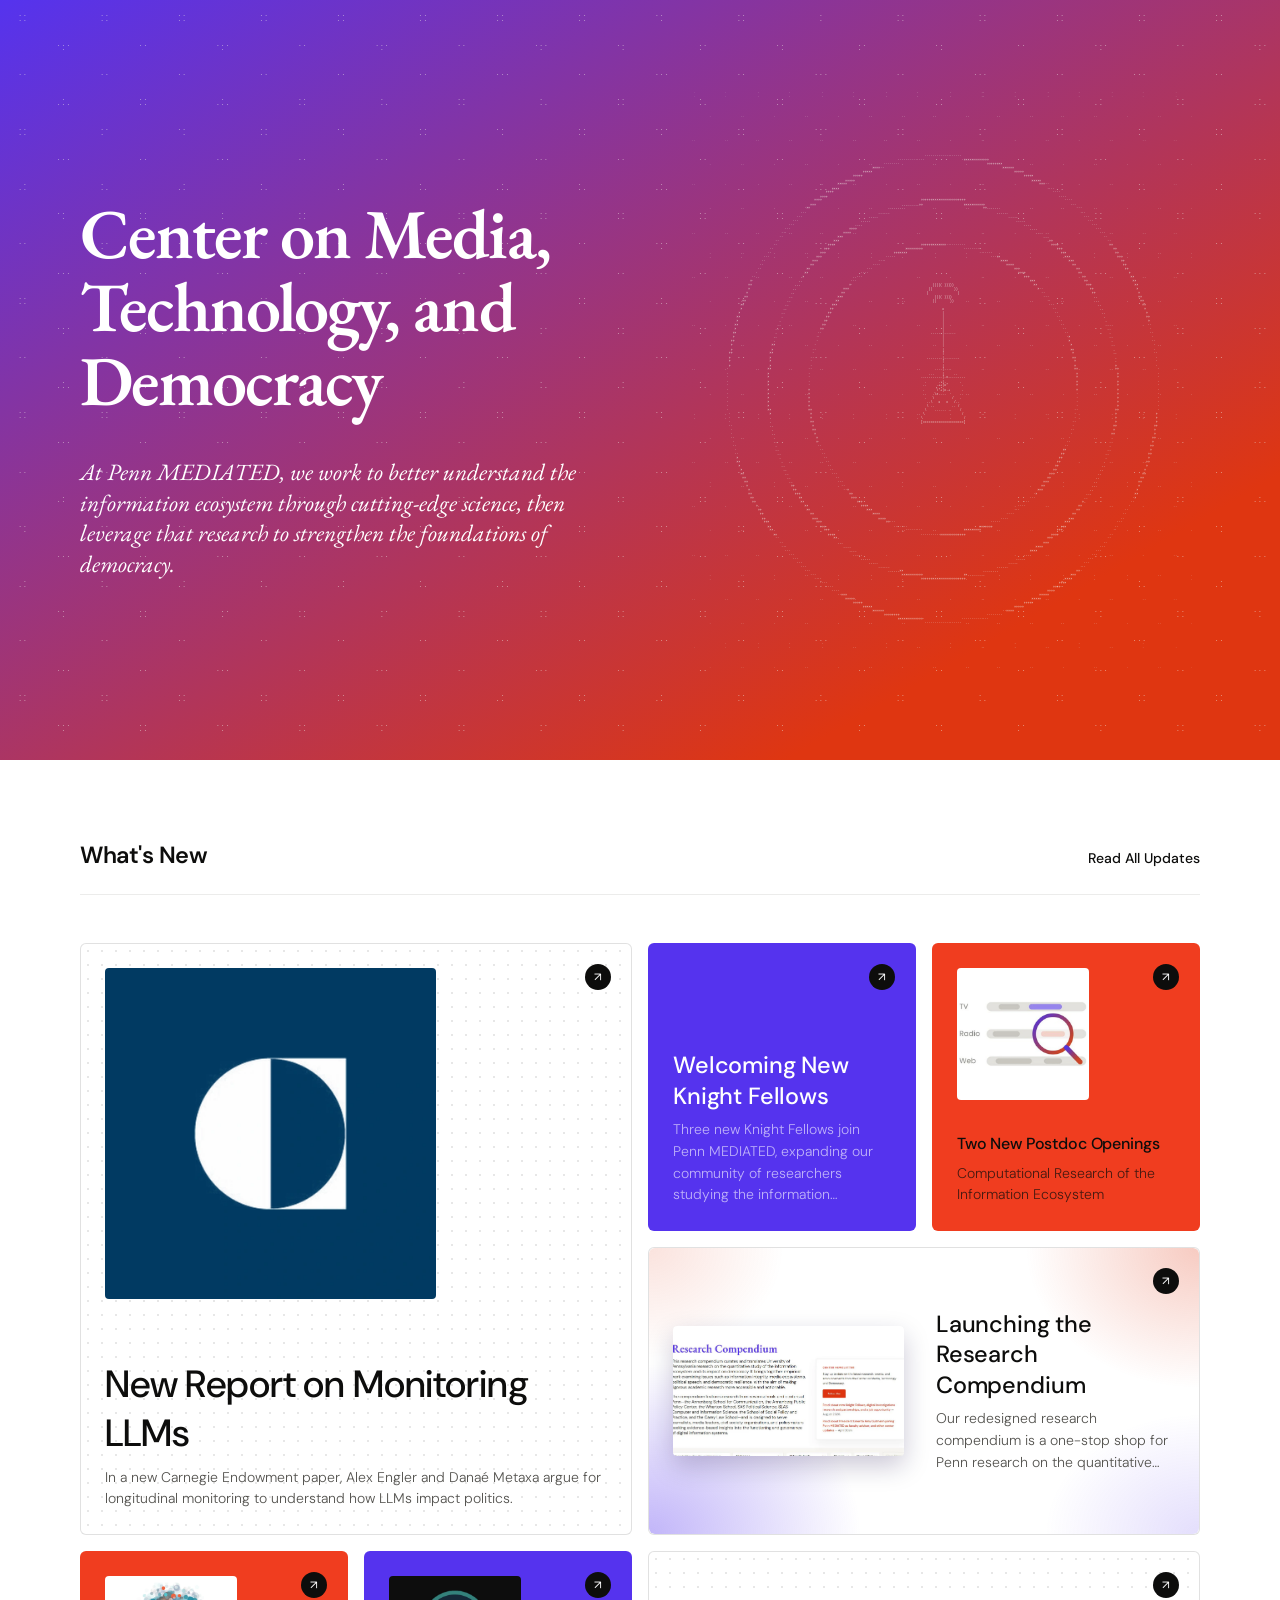
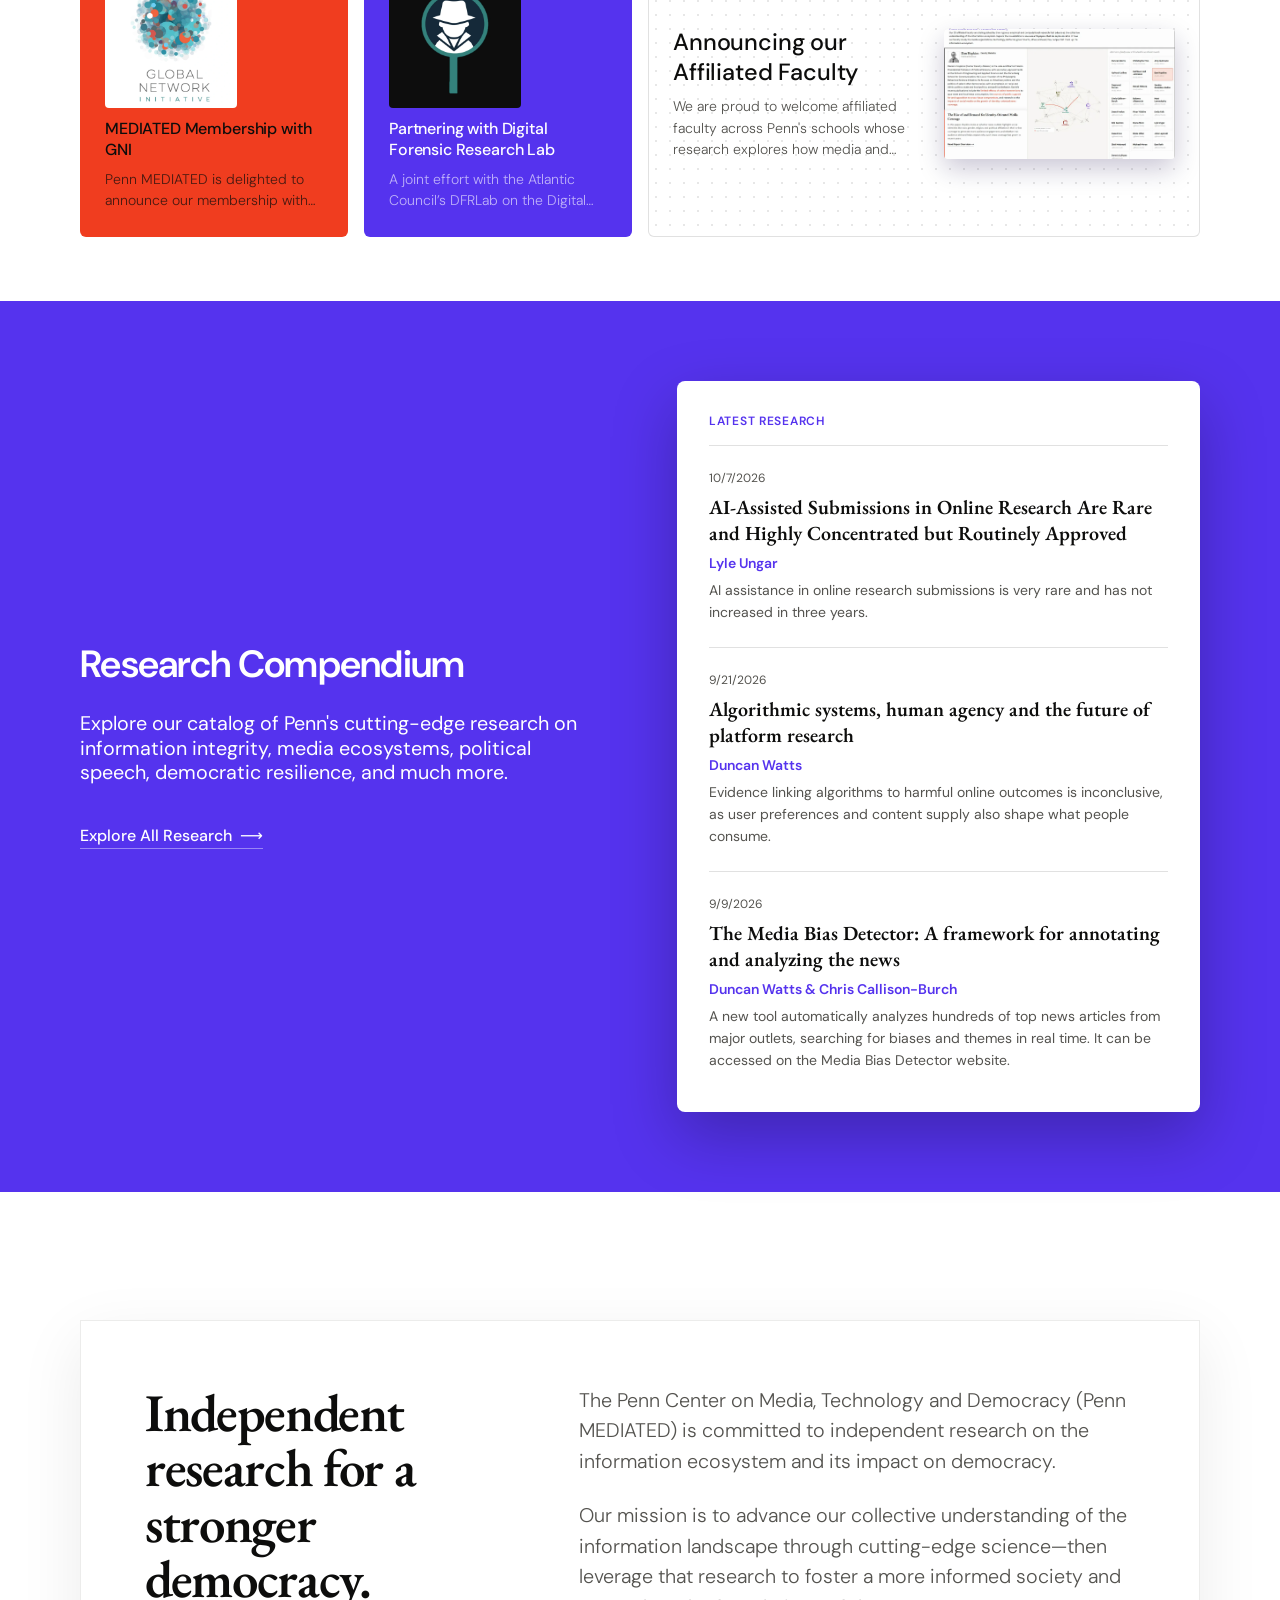
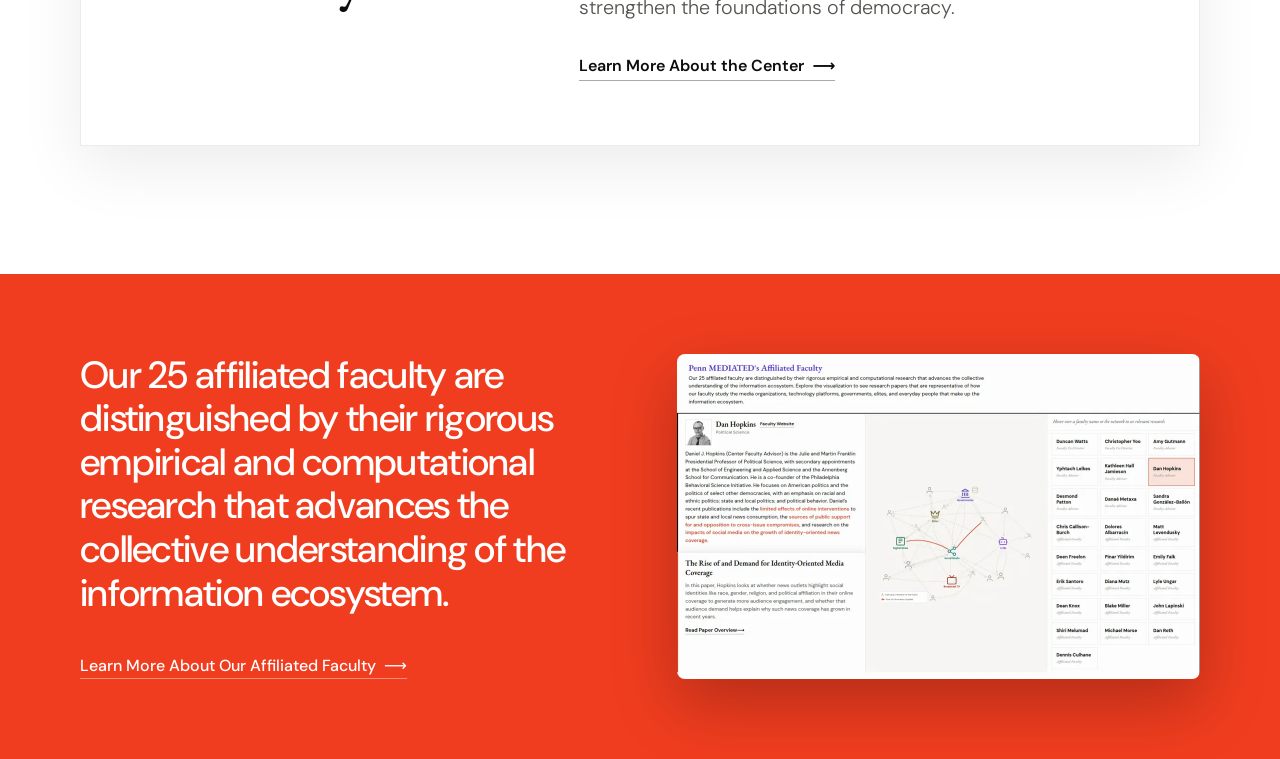
==== commit c3ab6b60: "Merge Liveview into the Research Compendium band as Latest Research Replace the band's screen record" ====
--- a/index.html
+++ b/index.html
@@ -80,7 +80,7 @@
 
         <a href="https://mediated.upenn.edu/research-compendium/" target="_top" class="news-card news-card--wide news-card--brush">
           <span class="news-card__arrow" aria-hidden="true">&#8599;</span>
-          <div class="news-card__media"><video src="assets/whats-new/research-compendium.mp4" poster="assets/whats-new/research-compendium-poster.webp" width="1278" height="622" autoplay muted loop playsinline preload="metadata" aria-label="Animated screenshot of the Research Compendium dashboard"></div>
+          <div class="news-card__media"><video src="assets/whats-new/research-compendium.mp4" poster="assets/whats-new/research-compendium-poster.webp" width="1278" height="622" autoplay muted loop playsinline preload="metadata" aria-label="Animated screenshot of the Research Compendium dashboard"></video></div>
           <div class="news-card__body news-card__body--bottom">
             <h3 class="news-card__title">Launching the Research Compendium</h3>
             <p class="news-card__desc">Our redesigned research compendium is a one-stop shop for Penn research on the quantitative study of the information ecosystem.</p>
@@ -126,55 +126,48 @@
         <p class="research-cta__lead">Explore our catalog of Penn's cutting-edge research on information integrity, media ecosystems, political speech, democratic resilience, and much more.</p>
         <a href="https://mediated.upenn.edu/research-compendium/" target="_top" class="research-cta__link">Explore All Research <span aria-hidden="true">⟶</span></a>
       </div>
-      <!-- Same destination as "Explore All Research". Out of the tab order and
-           hidden from screen readers: the text link above is the accessible
-           one, so keyboard and screen-reader users don't meet it twice. -->
-      <a href="https://mediated.upenn.edu/research-compendium/" target="_top" class="research-cta__media" tabindex="-1" aria-hidden="true"><video src="assets/whats-new/research-compendium.mp4" poster="assets/whats-new/research-compendium-poster.webp" width="1278" height="622" autoplay muted loop playsinline preload="metadata" aria-label="Animated screenshot of the Penn MEDIATED Research Compendium being used" class="research-cta__image"></video></a>
-    </div>
-  </section>
- 
-  <!-- ── Research Compendium Liveview ───────────────────────────── -->
-  <section class="liveview" aria-labelledby="liveview-heading">
-    <div class="liveview__inner">
-      <div class="liveview__head">
-        <div>
-          <h2 id="liveview-heading" class="liveview__title">Research Compendium Liveview</h2>
-        </div>
-        <a href="https://mediated.upenn.edu/research-compendium/" target="_top" class="liveview__all">View full compendium <span aria-hidden="true">⟶</span></a>
-      </div>
-      <ol class="liveview__list" id="liveview-list">
-        <li class="liveview__item">
-          <a class="liveview__card" href="https://arxiv.org/pdf/2610.09279" target="_blank" rel="noopener">
-            <span class="liveview__meta">10/7/2026</span>
-            <h3 class="liveview__paper">AI-Assisted Submissions in Online Research Are Rare and Highly Concentrated but Routinely Approved</h3>
-            <p class="liveview__author">Lyle Ungar</p>
-            <p class="liveview__takeaway"><span class="liveview__label">Key takeaway</span>AI assistance in online research submissions is very rare and has not increased in three years.</p>
-          </a>
-        </li>
-        <li class="liveview__item">
-          <a class="liveview__card" href="https://www.nature.com/articles/s43588-026-01038-1" target="_blank" rel="noopener">
-            <span class="liveview__meta">9/21/2026</span>
-            <h3 class="liveview__paper">Algorithmic systems, human agency and the future of platform research</h3>
-            <p class="liveview__author">Duncan Watts</p>
-            <p class="liveview__takeaway"><span class="liveview__label">Key takeaway</span>Evidence linking algorithms to harmful online outcomes is inconclusive, as user preferences and content supply also shape what people consume.</p>
-          </a>
-        </li>
-        <li class="liveview__item">
-          <a class="liveview__card" href="https://www.science.org/doi/10.1126/sciadv.aea7456" target="_blank" rel="noopener">
-            <span class="liveview__meta">9/9/2026</span>
-            <h3 class="liveview__paper">The Media Bias Detector: A framework for annotating and analyzing the news</h3>
-            <p class="liveview__author">Duncan Watts &amp; Chris Callison-Burch</p>
-            <p class="liveview__takeaway"><span class="liveview__label">Key takeaway</span>A new tool automatically analyzes hundreds of top news articles from major outlets, searching for biases and themes in real time. It can be accessed on the Media Bias Detector website.</p>
-          </a>
-        </li>
-      </ol>
-    </div>
-  </section>
+      <!-- Latest Research: the three newest compendium entries. The markup
+           below is the fallback; the script after this section replaces it
+           with the current three from the compendium page. -->
+      <section class="latest" aria-labelledby="latest-heading">
+        <h3 id="latest-heading" class="latest__title">Latest Research</h3>
+        <ol class="latest__list" id="latest-list">
+          <li class="latest__item">
+            <a class="latest__entry" href="https://arxiv.org/pdf/2610.09279" target="_blank" rel="noopener">
+              <span class="latest__date">10/7/2026</span>
+              <h4 class="latest__paper">AI-Assisted Submissions in Online Research Are Rare and Highly Concentrated but Routinely Approved</h4>
+              <p class="latest__author">Lyle Ungar</p>
+              <p class="latest__takeaway">AI assistance in online research submissions is very rare and has not increased in three years.</p>
+            </a>
+          </li>
+          <li class="latest__item">
+            <a class="latest__entry" href="https://www.nature.com/articles/s43588-026-01038-1" target="_blank" rel="noopener">
+              <span class="latest__date">9/21/2026</span>
+              <h4 class="latest__paper">Algorithmic systems, human agency and the future of platform research</h4>
+              <p class="latest__author">Duncan Watts</p>
+              <p class="latest__takeaway">Evidence linking algorithms to harmful online outcomes is inconclusive, as user preferences and content supply also shape what people consume.</p>
+            </a>
+          </li>
+          <li class="latest__item">
+            <a class="latest__entry" href="https://www.science.org/doi/10.1126/sciadv.aea7456" target="_blank" rel="noopener">
+              <span class="latest__date">9/9/2026</span>
+              <h4 class="latest__paper">The Media Bias Detector: A framework for annotating and analyzing the news</h4>
+              <p class="latest__author">Duncan Watts &amp; Chris Callison-Burch</p>
+              <p class="latest__takeaway">A new tool automatically analyzes hundreds of top news articles from major outlets, searching for biases and themes in real time. It can be accessed on the Media Bias Detector website.</p>
+            </a>
+          </li>
+        </ol>
+      </section>
+    </div>
+  </section>
+ 
   <script>
-  /* Liveview: refresh the three newest entries from the compendium itself.
-     Falls back silently to the markup above if the fetch or parse fails. */
+  /* Latest Research: refresh the three newest entries from the compendium
+     itself. Reads the ENTRIES array out of the compendium page's source, so
+     if that page is restructured this stops updating and the fallback markup
+     above stays — check it after any compendium refactor. */
   (function () {
-    var list = document.getElementById('liveview-list');
+    var list = document.getElementById('latest-list');
     fetch('https://pennmediated.github.io/research-compendium/').then(function (r) { return r.text(); }).then(function (t) {
       var s = t.indexOf('const ENTRIES = ');
       if (s < 0) return;
@@ -184,11 +177,11 @@
       if (!data.length) return;
       var esc = function (v) { var d = document.createElement('div'); d.textContent = v; return d.innerHTML; };
       list.innerHTML = data.map(function (x) {
-        return '<li class="liveview__item"><a class="liveview__card" href="' + esc(x.url) + '" target="_blank" rel="noopener">' +
-          '<span class="liveview__meta">' + esc(x.date) + '</span>' +
-          '<h3 class="liveview__paper">' + esc(x.title) + '</h3>' +
-          '<p class="liveview__author">' + esc(x.faculty) + '</p>' +
-          '<p class="liveview__takeaway"><span class="liveview__label">Key takeaway</span>' + esc(x.takeaway) + '</p></a></li>';
+        return '<li class="latest__item"><a class="latest__entry" href="' + esc(x.url) + '" target="_blank" rel="noopener">' +
+          '<span class="latest__date">' + esc(x.date) + '</span>' +
+          '<h4 class="latest__paper">' + esc(x.title) + '</h4>' +
+          '<p class="latest__author">' + esc(x.faculty) + '</p>' +
+          '<p class="latest__takeaway">' + esc(x.takeaway) + '</p></a></li>';
       }).join('');
     }).catch(function () {});
   })();
@@ -217,7 +210,9 @@
         <p class="faculty-cta__lead">Our 25 affiliated faculty are distinguished by their rigorous empirical and computational research that advances the collective understanding of the information ecosystem.</p>
         <a href="https://mediated.upenn.edu/faculty/" target="_top" class="faculty-cta__link">Learn More About Our Affiliated Faculty <span aria-hidden="true">⟶</span></a>
       </div>
-      <!-- Same destination as the link above; see the research CTA note. -->
+      <!-- Same destination as the link above. Out of the tab order and hidden
+           from screen readers: the text link is the accessible one, so
+           keyboard and screen-reader users don't meet it twice. -->
       <a href="https://mediated.upenn.edu/faculty/" target="_top" class="faculty-cta__media" tabindex="-1" aria-hidden="true"><video src="assets/whats-new/affiliated-faculty.mp4" poster="assets/whats-new/affiliated-faculty-poster.webp" width="1046" height="650" autoplay muted loop playsinline preload="metadata" aria-label="Animated screenshot of the Affiliated Faculty network, cycling through faculty profiles and their research papers" class="faculty-cta__image"></video></a>
     </div>
   </section>
--- a/styles.css
+++ b/styles.css
@@ -654,12 +654,66 @@
 
 .research-cta__link:hover { opacity: 0.75; }
 
-.research-cta__image {
-  display: block;
-  width: 100%;
-  height: auto;
+/* Latest Research: the three newest compendium entries, in the right-hand
+   column where the screen recording used to sit. A white card with the same
+   shadow, so the band keeps its copy-left / object-right shape. Paper titles
+   are serif 600 (named works); each entry is one link to the paper. */
+.latest {
+  background: var(--c-white);
   border-radius: var(--space-100);
   box-shadow: 0 24px 64px rgba(0,0,0,0.25);
+  padding: var(--space-400) var(--space-400) var(--space-200);
+}
+.latest__title {
+  font-family: var(--f-sans);
+  font-size: var(--fs-micro);
+  font-weight: 600;
+  letter-spacing: 0.06em;
+  text-transform: uppercase;
+  color: var(--c-accent);
+  padding-bottom: var(--space-200);
+  border-bottom: 1px solid rgba(13,13,12,0.12);
+}
+.latest__list { list-style: none; margin: 0; padding: 0; }
+.latest__item + .latest__item { border-top: 1px solid rgba(13,13,12,0.12); }
+.latest__entry {
+  display: block;
+  padding-block: var(--space-300);
+  color: var(--c-dark);
+}
+.latest__date {
+  display: block;
+  font-family: var(--f-sans);
+  font-size: var(--fs-micro);
+  color: var(--c-gray-dark);
+  margin-bottom: var(--space-100);
+}
+.latest__paper {
+  font-family: var(--f-serif);
+  font-size: 20px;
+  font-weight: 600;
+  line-height: var(--lh-title);
+  color: var(--c-dark);
+  transition: color 0.15s;
+}
+.latest__entry:hover .latest__paper { color: var(--c-accent); }
+.latest__author {
+  font-family: var(--f-sans);
+  font-size: var(--fs-small);
+  font-weight: 600;
+  color: var(--c-accent);
+  margin-top: var(--space-100);
+}
+.latest__takeaway {
+  font-family: var(--f-sans);
+  font-size: var(--fs-small);
+  line-height: var(--lh-body);
+  color: var(--c-gray-dark);
+  margin-top: var(--space-100);
+}
+@media (max-width: 480px) {
+  .latest { padding: var(--space-300) var(--space-300) var(--space-100); }
+  .latest__paper { font-size: 18px; }
 }
 
 /* =============================================================================
@@ -803,7 +857,6 @@
    them; this rule just makes sure the poster is what shows. */
 @media (prefers-reduced-motion: reduce) {
   .news-card__image video,
-  video.research-cta__image,
   video.faculty-cta__image { animation: none; }
 }
 
@@ -816,13 +869,11 @@
 
 /* The screen recordings are links too (same destination as each band's text
    link). A small lift on hover, like the What's New cards, says so. */
-.research-cta__media,
 .faculty-cta__media {
   display: block;
   border-radius: var(--space-100);
   transition: transform 0.2s ease;
 }
-.research-cta__media:hover,
 .faculty-cta__media:hover { transform: translateY(-4px); }
 
 /* Both colour bands, narrow screens: one column, with the copy and the
@@ -1224,58 +1275,3 @@
    ====================================================================== */
 body { display: flow-root; }
 
-/* =============================================================================
-   RESEARCH COMPENDIUM LIVEVIEW
-   Three newest entries as a numbered editorial list on a dark band, so it
-   reads apart from the purple band above and the white About card below.
-   Paper title (serif, it is a work), Penn author, key takeaway.
-   ============================================================================= */
-.liveview { background: var(--c-dark); color: var(--c-white); padding-block: var(--space-1000); }
-.liveview__inner { width: 100%; max-width: var(--max-w); margin-inline: auto; padding-inline: var(--pad-x); }
-.liveview__head {
-  display: flex; flex-wrap: wrap; align-items: flex-end; justify-content: space-between;
-  gap: var(--space-300); margin-bottom: var(--space-600);
-}
-.liveview__title {
-  font-family: var(--f-sans); font-size: var(--fs-h2); font-weight: 600;
-  line-height: var(--lh-heading); letter-spacing: -0.704px; color: var(--c-white);
-}
-.liveview__all {
-  font-family: var(--f-sans); font-size: var(--fs-body); font-weight: 500; color: var(--c-white);
-  border-bottom: 1px solid rgba(255,255,255,0.4); padding-bottom: 2px; transition: opacity 0.15s;
-}
-.liveview__all:hover { opacity: 0.75; }
-.liveview__list { list-style: none; margin: 0; padding: 0; counter-reset: lv; border-top: 1px solid rgba(255,255,255,0.18); }
-.liveview__item { counter-increment: lv; border-bottom: 1px solid rgba(255,255,255,0.18); }
-.liveview__card {
-  position: relative; display: grid; grid-template-columns: 56px minmax(0, 1.1fr) minmax(0, 1fr);
-  grid-template-areas: "num paper take" "num author take" "num meta take";
-  column-gap: var(--space-600); row-gap: var(--space-100); align-items: start;
-  padding: var(--space-500) var(--space-200); color: var(--c-white);
-  transition: background 0.2s;
-}
-.liveview__card::before {
-  content: counter(lv, decimal-leading-zero); grid-area: num;
-  font-family: var(--f-serif); font-size: var(--fs-h2); line-height: 1; color: #a89bff;
-}
-.liveview__card:hover { background: rgba(255,255,255,0.05); }
-.liveview__paper { grid-area: paper; font-family: var(--f-serif); font-size: var(--fs-h3); font-weight: 600; line-height: var(--lh-title); }
-.liveview__author { grid-area: author; font-family: var(--f-sans); font-size: var(--fs-small); font-weight: 600; color: #c9c0ff; }
-.liveview__meta { grid-area: meta; font-family: var(--f-sans); font-size: var(--fs-micro); letter-spacing: 0.04em; color: var(--c-muted); }
-.liveview__takeaway {
-  grid-area: take; font-family: var(--f-sans); font-size: var(--fs-body); line-height: var(--lh-body);
-  color: #e8e6e0; padding-left: var(--space-300); border-left: 2px solid var(--c-accent);
-}
-.liveview__label {
-  display: block; font-size: var(--fs-micro); font-weight: 600; letter-spacing: 0.06em;
-  text-transform: uppercase; color: var(--c-muted); margin-bottom: var(--space-100);
-}
-@media (max-width: 900px) {
-  .liveview { padding-block: var(--space-800); }
-  .liveview__card {
-    grid-template-columns: 40px minmax(0, 1fr);
-    grid-template-areas: "num paper" "num author" "num meta" "num take";
-    column-gap: var(--space-300); padding-inline: 0;
-  }
-  .liveview__takeaway { margin-top: var(--space-200); }
-}
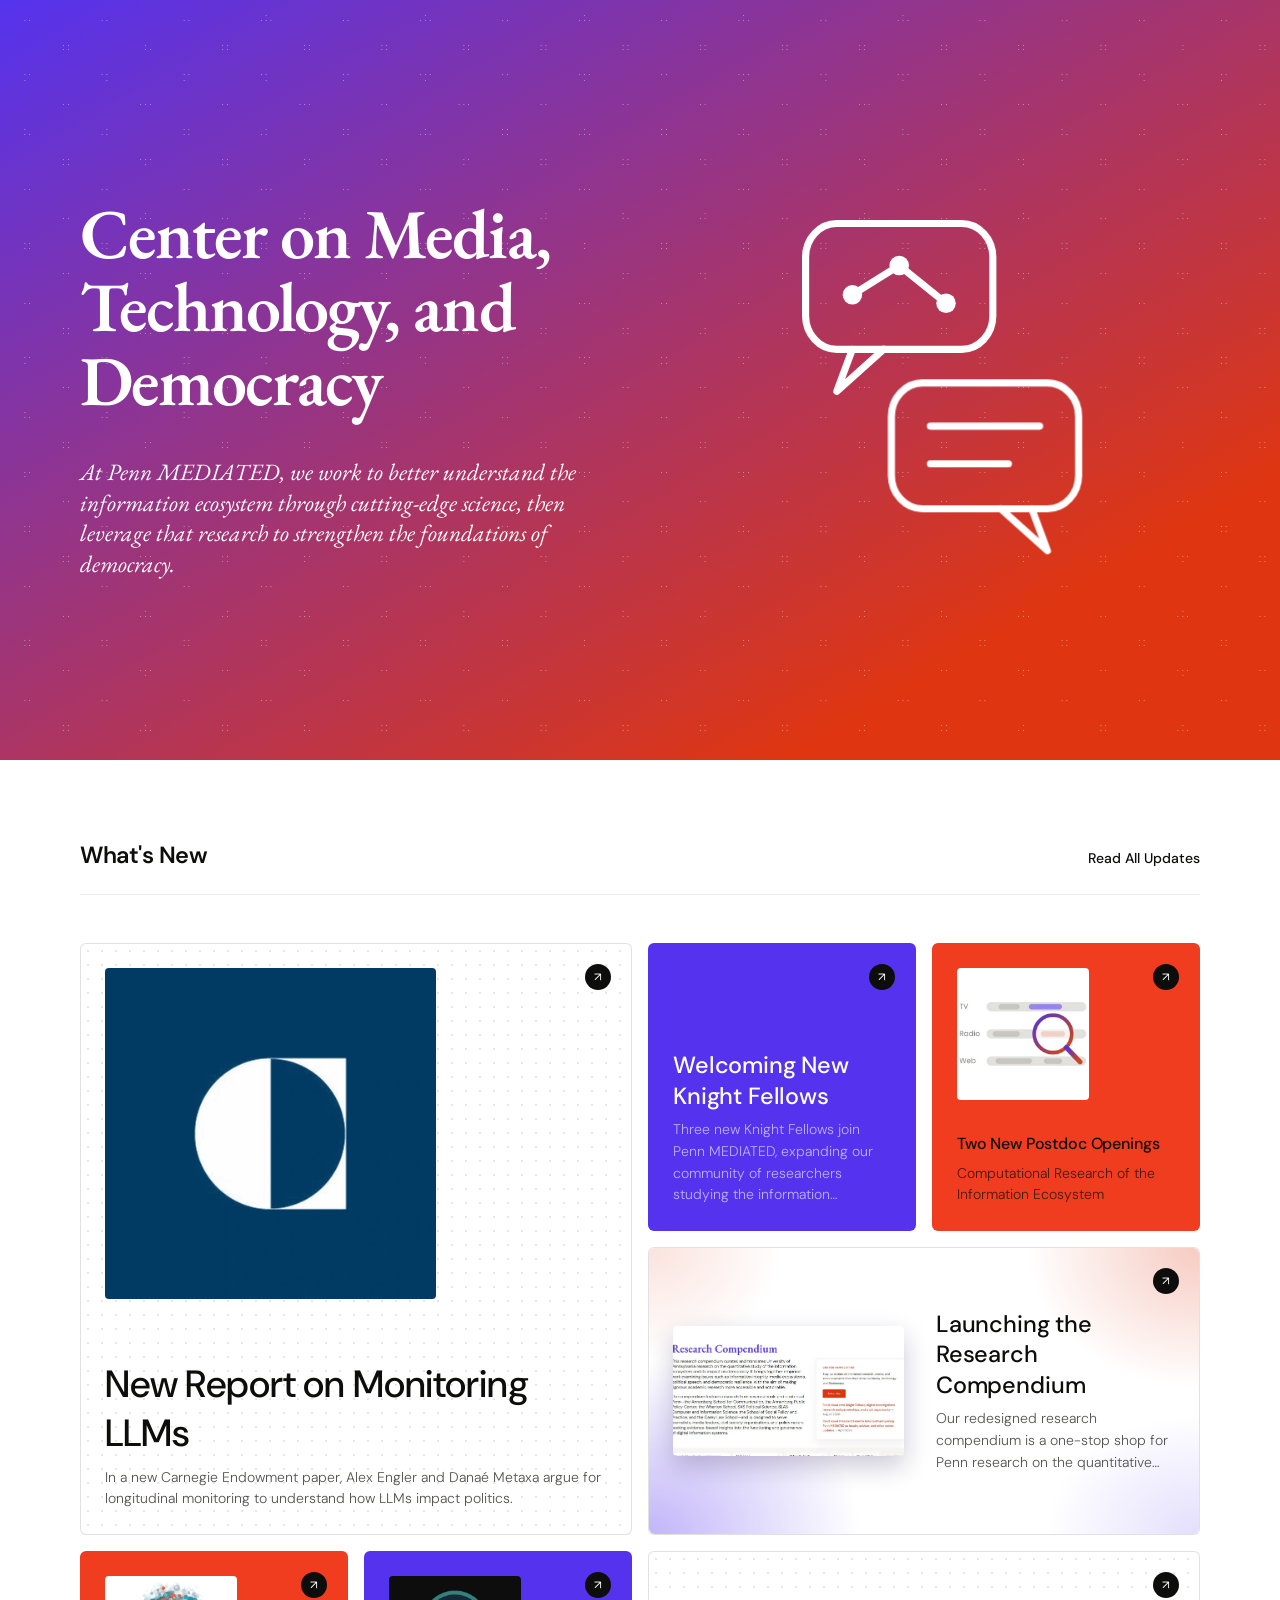
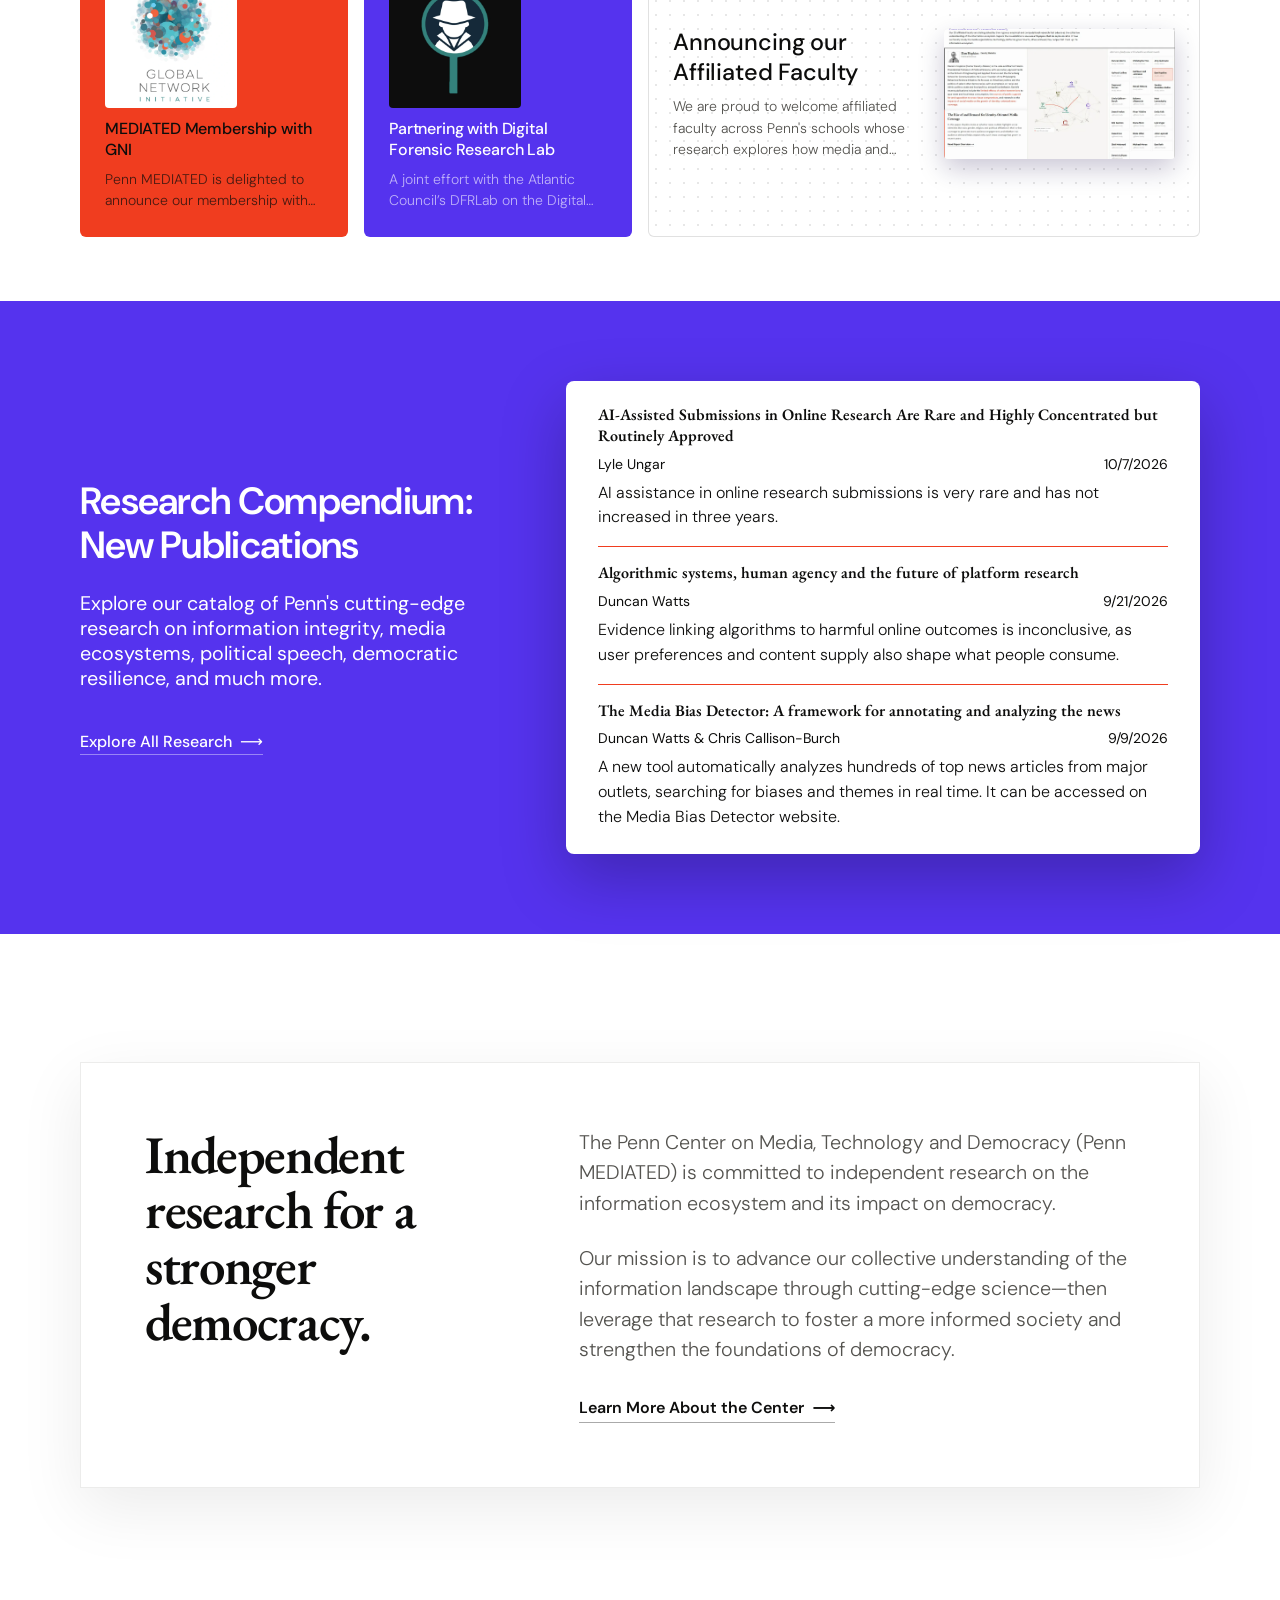
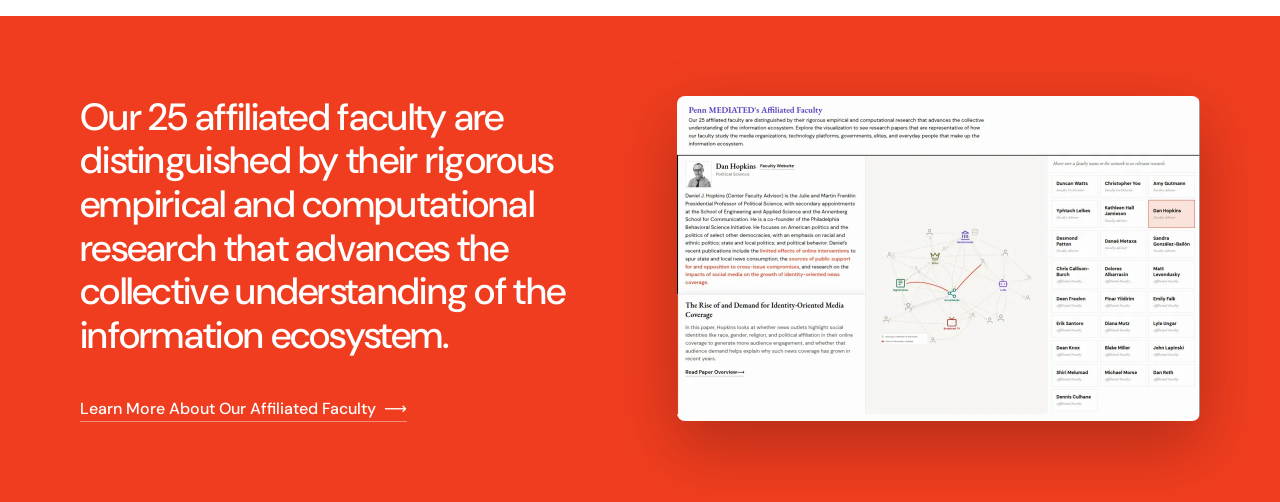
==== commit 19a239fd: "Hero: replace ASCII broadcast tower with animated conversation icon The tower iframe in .hero__visua" ====
--- a/index.html
+++ b/index.html
@@ -8,6 +8,7 @@
   <link rel="preconnect" href="https://fonts.gstatic.com" crossorigin>
   <link href="https://fonts.googleapis.com/css2?family=DM+Sans:opsz,wght@9..40,300;9..40,400;9..40,500;9..40,600;9..40,700&family=EB+Garamond:ital,wght@0,400;0,500;0,600;0,700;1,400;1,600&display=swap" rel="stylesheet">
   <link rel="stylesheet" href="styles.css">
+  <script type="module" src="assets/conversation-scroll.js"></script>
 </head>
 <body>
  
@@ -27,15 +28,13 @@
         <p class="hero__subtitle">At Penn MEDIATED, we work to better understand the information ecosystem through cutting-edge science, then leverage that research to strengthen the foundations of democracy.</p>
       </div>
 
-      <!-- The ASCII broadcast tower sits in its own column rather than behind
-           the copy, so the dots never run through the text. -->
+      <!-- The conversation icon sits in its own column rather than behind
+           the copy, so the dots never run through the text. Inline SVG web
+           component (assets/conversation-scroll.js), not an iframe or an
+           animated image: ~25KB against 2MB for the WebP export. `autoplay`
+           because this page never scrolls inside its own iframe. -->
       <div class="hero__visual" aria-hidden="true">
-        <iframe
-          class="hero__visual-frame"
-          src="assets/broadcast-tower.html"
-          title="Interactive ASCII broadcast tower graphic"
-          scrolling="no"
-        ></iframe>
+        <mediated-conversation autoplay color="#fff" size="clamp(180px, 22vw, 300px)"></mediated-conversation>
       </div>
 
     </div>
@@ -122,48 +121,45 @@
   <section class="research-cta" aria-labelledby="research-cta-heading">
     <div class="research-cta__inner">
       <div class="research-cta__copy">
-        <h2 id="research-cta-heading" class="research-cta__title">Research Compendium</h2>
+        <h2 id="research-cta-heading" class="research-cta__title">Research Compendium: <span class="research-cta__title-line">New Publications</span></h2>
         <p class="research-cta__lead">Explore our catalog of Penn's cutting-edge research on information integrity, media ecosystems, political speech, democratic resilience, and much more.</p>
         <a href="https://mediated.upenn.edu/research-compendium/" target="_top" class="research-cta__link">Explore All Research <span aria-hidden="true">⟶</span></a>
       </div>
-      <!-- Latest Research: the three newest compendium entries. The markup
+      <!-- New Publications: the three newest compendium entries. The markup
            below is the fallback; the script after this section replaces it
            with the current three from the compendium page. -->
-      <section class="latest" aria-labelledby="latest-heading">
-        <h3 id="latest-heading" class="latest__title">Latest Research</h3>
-        <ol class="latest__list" id="latest-list">
+      <div class="latest">
+        <ol class="latest__list" id="latest-list" aria-label="New publications">
           <li class="latest__item">
-            <a class="latest__entry" href="https://arxiv.org/pdf/2610.09279" target="_blank" rel="noopener">
-              <span class="latest__date">10/7/2026</span>
+            <a class="latest__entry" href="https://mediated.upenn.edu/research-compendium/#ai-assisted-submissions-in-online-research-are-rare-and-high" target="_top">
               <h4 class="latest__paper">AI-Assisted Submissions in Online Research Are Rare and Highly Concentrated but Routinely Approved</h4>
-              <p class="latest__author">Lyle Ungar</p>
+              <p class="latest__meta"><span>Lyle Ungar</span><span>10/7/2026</span></p>
               <p class="latest__takeaway">AI assistance in online research submissions is very rare and has not increased in three years.</p>
             </a>
           </li>
           <li class="latest__item">
-            <a class="latest__entry" href="https://www.nature.com/articles/s43588-026-01038-1" target="_blank" rel="noopener">
-              <span class="latest__date">9/21/2026</span>
+            <a class="latest__entry" href="https://mediated.upenn.edu/research-compendium/#algorithmic-systems-human-agency-and-the-future-of-platform" target="_top">
               <h4 class="latest__paper">Algorithmic systems, human agency and the future of platform research</h4>
-              <p class="latest__author">Duncan Watts</p>
+              <p class="latest__meta"><span>Duncan Watts</span><span>9/21/2026</span></p>
               <p class="latest__takeaway">Evidence linking algorithms to harmful online outcomes is inconclusive, as user preferences and content supply also shape what people consume.</p>
             </a>
           </li>
           <li class="latest__item">
-            <a class="latest__entry" href="https://www.science.org/doi/10.1126/sciadv.aea7456" target="_blank" rel="noopener">
-              <span class="latest__date">9/9/2026</span>
+            <a class="latest__entry" href="https://mediated.upenn.edu/research-compendium/#the-media-bias-detector-a-framework-for-annotating-and-analy" target="_top">
               <h4 class="latest__paper">The Media Bias Detector: A framework for annotating and analyzing the news</h4>
-              <p class="latest__author">Duncan Watts &amp; Chris Callison-Burch</p>
+              <p class="latest__meta"><span>Duncan Watts &amp; Chris Callison-Burch</span><span>9/9/2026</span></p>
               <p class="latest__takeaway">A new tool automatically analyzes hundreds of top news articles from major outlets, searching for biases and themes in real time. It can be accessed on the Media Bias Detector website.</p>
             </a>
           </li>
         </ol>
-      </section>
+      </div>
     </div>
   </section>
  
   <script>
-  /* Latest Research: refresh the three newest entries from the compendium
-     itself. Reads the ENTRIES array out of the compendium page's source, so
+  /* New Publications: refresh the three newest entries from the compendium
+     itself. Each links to its entry on the compendium page via #<entry id>,
+     which that page opens and scrolls to (its "Copy entry link" format). Reads the ENTRIES array out of the compendium page's source, so
      if that page is restructured this stops updating and the fallback markup
      above stays — check it after any compendium refactor. */
   (function () {
@@ -173,14 +169,20 @@
       if (s < 0) return;
       s += 16;
       var e = t.indexOf('\n];', s) + 2;
-      var data = JSON.parse(t.slice(s, e)).slice(0, 3);
+      // Newest first by date, not list order: the compendium sorts by date when
+      // it displays, so a new entry may be added anywhere in its list. The
+      // sort is stable, so same-date entries keep their list order, which
+      // matches the compendium's own order.
+      var t2d = function (d) { var p = String(d || '').split('/'); return new Date(+p[2] || 0, (+p[0] || 1) - 1, +p[1] || 1).getTime(); };
+      var data = JSON.parse(t.slice(s, e))
+        .sort(function (a, b) { return t2d(b.date) - t2d(a.date); })
+        .slice(0, 3);
       if (!data.length) return;
       var esc = function (v) { var d = document.createElement('div'); d.textContent = v; return d.innerHTML; };
       list.innerHTML = data.map(function (x) {
-        return '<li class="latest__item"><a class="latest__entry" href="' + esc(x.url) + '" target="_blank" rel="noopener">' +
-          '<span class="latest__date">' + esc(x.date) + '</span>' +
+        return '<li class="latest__item"><a class="latest__entry" href="https://mediated.upenn.edu/research-compendium/#' + encodeURIComponent(x.id) + '" target="_top">' +
           '<h4 class="latest__paper">' + esc(x.title) + '</h4>' +
-          '<p class="latest__author">' + esc(x.faculty) + '</p>' +
+          '<p class="latest__meta"><span>' + esc(x.faculty) + '</span><span>' + esc(x.date) + '</span></p>' +
           '<p class="latest__takeaway">' + esc(x.takeaway) + '</p></a></li>';
       }).join('');
     }).catch(function () {});
--- a/styles.css
+++ b/styles.css
@@ -349,38 +349,17 @@
   pointer-events: none;
 }
 
-/* The tower has its own column rather than sitting behind the copy, so the
-   two never fight for the same space. */
+/* The conversation icon has its own column rather than sitting behind the
+   copy, so the two never fight for the same space. Centred in the column;
+   the SVG has a transparent background, so the gradient shows through. */
 .hero__visual {
   position: relative;
   z-index: 1;
   min-height: 460px;
   align-self: stretch;
-}
-
-/* Interactive ASCII graphic (assets/broadcast-tower.html) — background is
-   transparent so the hero's own gradient shows through underneath it. */
-.hero__visual-frame {
-  /* Absolutely filled rather than height: 100%. Once the hero stacks to one
-     column, .hero__visual has only a min-height, and Safari then resolves a
-     percentage height to nothing and falls back to an iframe's default
-     150px: the tower art was drawn into a 150px strip and came out tiny. */
-  position: absolute;
-  inset: 0;
-  display: block;
-  width: 100%;
-  height: 100%;
-  border: none;
-  background: transparent;
-}
-
-/* Not interactive on touch screens. The graphic responds to a dragging
-   finger, which meant a swipe that started on it moved the art instead of
-   the page — on a phone, where the art fills most of the first screen, the
-   hero could not be scrolled past. (hover: none) is phones and tablets; a
-   laptop with a mouse keeps the interaction. The art still animates. */
-@media (hover: none) {
-  .hero__visual-frame { pointer-events: none; }
+  display: flex;
+  align-items: center;
+  justify-content: center;
 }
 
 /* =============================================================================
@@ -603,13 +582,17 @@
      at ~1100px and left a half-width column of text, a small image and a
      wide empty band. Stacked layout: see the 900px rule under FACULTY CTA. */
   display: grid;
-  grid-template-columns: minmax(0, 500px) minmax(0, 523px);
+  /* 2:3, so the New Publications card is the wider column at every width
+     (it was 500px / 523px when the right side was a screen recording).
+     The faculty band keeps 500/523, so the two bands no longer share an
+     exact grid. */
+  grid-template-columns: minmax(0, 2fr) minmax(0, 3fr);
   justify-content: space-between;
   align-items: center;
   gap: var(--space-800);
 }
 
-.research-cta__copy { max-width: 500px; }
+.research-cta__copy { max-width: none; }  /* the 2fr column sets the width; a 440px cap broke "Research Compendium:" */
 
 /* Section heading on a colour band: DM Sans (a section heading is never
    serif), weight 600 — 700 is for white grounds, 600 on colour. Carries the
@@ -625,6 +608,10 @@
   margin-bottom: var(--space-300);
 }
 
+/* Start "New Publications" on its own line, so the heading never breaks
+   mid-phrase ("Compendium: New / Publications"). */
+.research-cta__title-line { display: block; }
+
 /* Demoted from --fs-h2 to --fs-lede now that it sits under a heading. The
    negative tracking went with it: -0.704px is display tracking and reads as
    cramped at 20px. Weight 400 rather than the 300 used for ledes on white —
@@ -654,66 +641,55 @@
 
 .research-cta__link:hover { opacity: 0.75; }
 
-/* Latest Research: the three newest compendium entries, in the right-hand
+/* New Publications: the three newest compendium entries, in the right-hand
    column where the screen recording used to sit. A white card with the same
    shadow, so the band keeps its copy-left / object-right shape. Paper titles
-   are serif 600 (named works); each entry is one link to the paper. */
+   are serif 600 (named works); each entry links to its compendium entry. */
 .latest {
   background: var(--c-white);
   border-radius: var(--space-100);
   box-shadow: 0 24px 64px rgba(0,0,0,0.25);
-  padding: var(--space-400) var(--space-400) var(--space-200);
-}
-.latest__title {
-  font-family: var(--f-sans);
-  font-size: var(--fs-micro);
-  font-weight: 600;
-  letter-spacing: 0.06em;
-  text-transform: uppercase;
-  color: var(--c-accent);
-  padding-bottom: var(--space-200);
-  border-bottom: 1px solid rgba(13,13,12,0.12);
+  padding: var(--space-100) var(--space-400);
 }
 .latest__list { list-style: none; margin: 0; padding: 0; }
-.latest__item + .latest__item { border-top: 1px solid rgba(13,13,12,0.12); }
+/* Matches the compendium's entry rows: serif 600 title at body size (no "New"
+   badge: the heading already says these are new), faculty and date on one line at 14px, takeaway at
+   16px light. Dividers are the brand red-orange. */
+.latest__item + .latest__item { border-top: 1px solid var(--c-red); }
 .latest__entry {
   display: block;
-  padding-block: var(--space-300);
+  padding-block: var(--space-200);
   color: var(--c-dark);
-}
-.latest__date {
-  display: block;
-  font-family: var(--f-sans);
-  font-size: var(--fs-micro);
-  color: var(--c-gray-dark);
-  margin-bottom: var(--space-100);
 }
 .latest__paper {
   font-family: var(--f-serif);
-  font-size: 20px;
+  font-size: var(--fs-body);
   font-weight: 600;
   line-height: var(--lh-title);
   color: var(--c-dark);
   transition: color 0.15s;
 }
-.latest__entry:hover .latest__paper { color: var(--c-accent); }
-.latest__author {
+.latest__entry:hover .latest__paper { color: var(--c-red-dark); }
+.latest__meta {
+  display: flex;
+  flex-wrap: wrap;
+  justify-content: space-between;
+  gap: 0 var(--space-200);
   font-family: var(--f-sans);
   font-size: var(--fs-small);
-  font-weight: 600;
-  color: var(--c-accent);
+  color: var(--c-dark);
   margin-top: var(--space-100);
 }
 .latest__takeaway {
   font-family: var(--f-sans);
-  font-size: var(--fs-small);
+  font-size: var(--fs-body);
+  font-weight: 300;
   line-height: var(--lh-body);
-  color: var(--c-gray-dark);
+  color: var(--c-dark);
   margin-top: var(--space-100);
 }
 @media (max-width: 480px) {
-  .latest { padding: var(--space-300) var(--space-300) var(--space-100); }
-  .latest__paper { font-size: 18px; }
+  .latest { padding: var(--space-100) var(--space-300); }
 }
 
 /* =============================================================================
@@ -815,7 +791,8 @@
 }
 
 .faculty-cta__inner {
-  /* Same two-column grid as .research-cta__inner. */
+  /* Was the same grid as .research-cta__inner; that band now gives its
+     right column more room for the New Publications card. */
   display: grid;
   grid-template-columns: minmax(0, 500px) minmax(0, 523px);
   justify-content: space-between;
@@ -1021,7 +998,7 @@
   .hero__inner { grid-template-columns: 1fr; gap: var(--space-600); min-height: 0; }
   /* Grows with the width on tablets so the tower art keeps a usable
      height instead of a thin 300px strip. */
-  .hero__visual { min-height: clamp(300px, 55vw, 460px); order: 2; }
+  .hero__visual { min-height: 0; order: 2; }
   .hero__content { max-width: none; }
 }
 
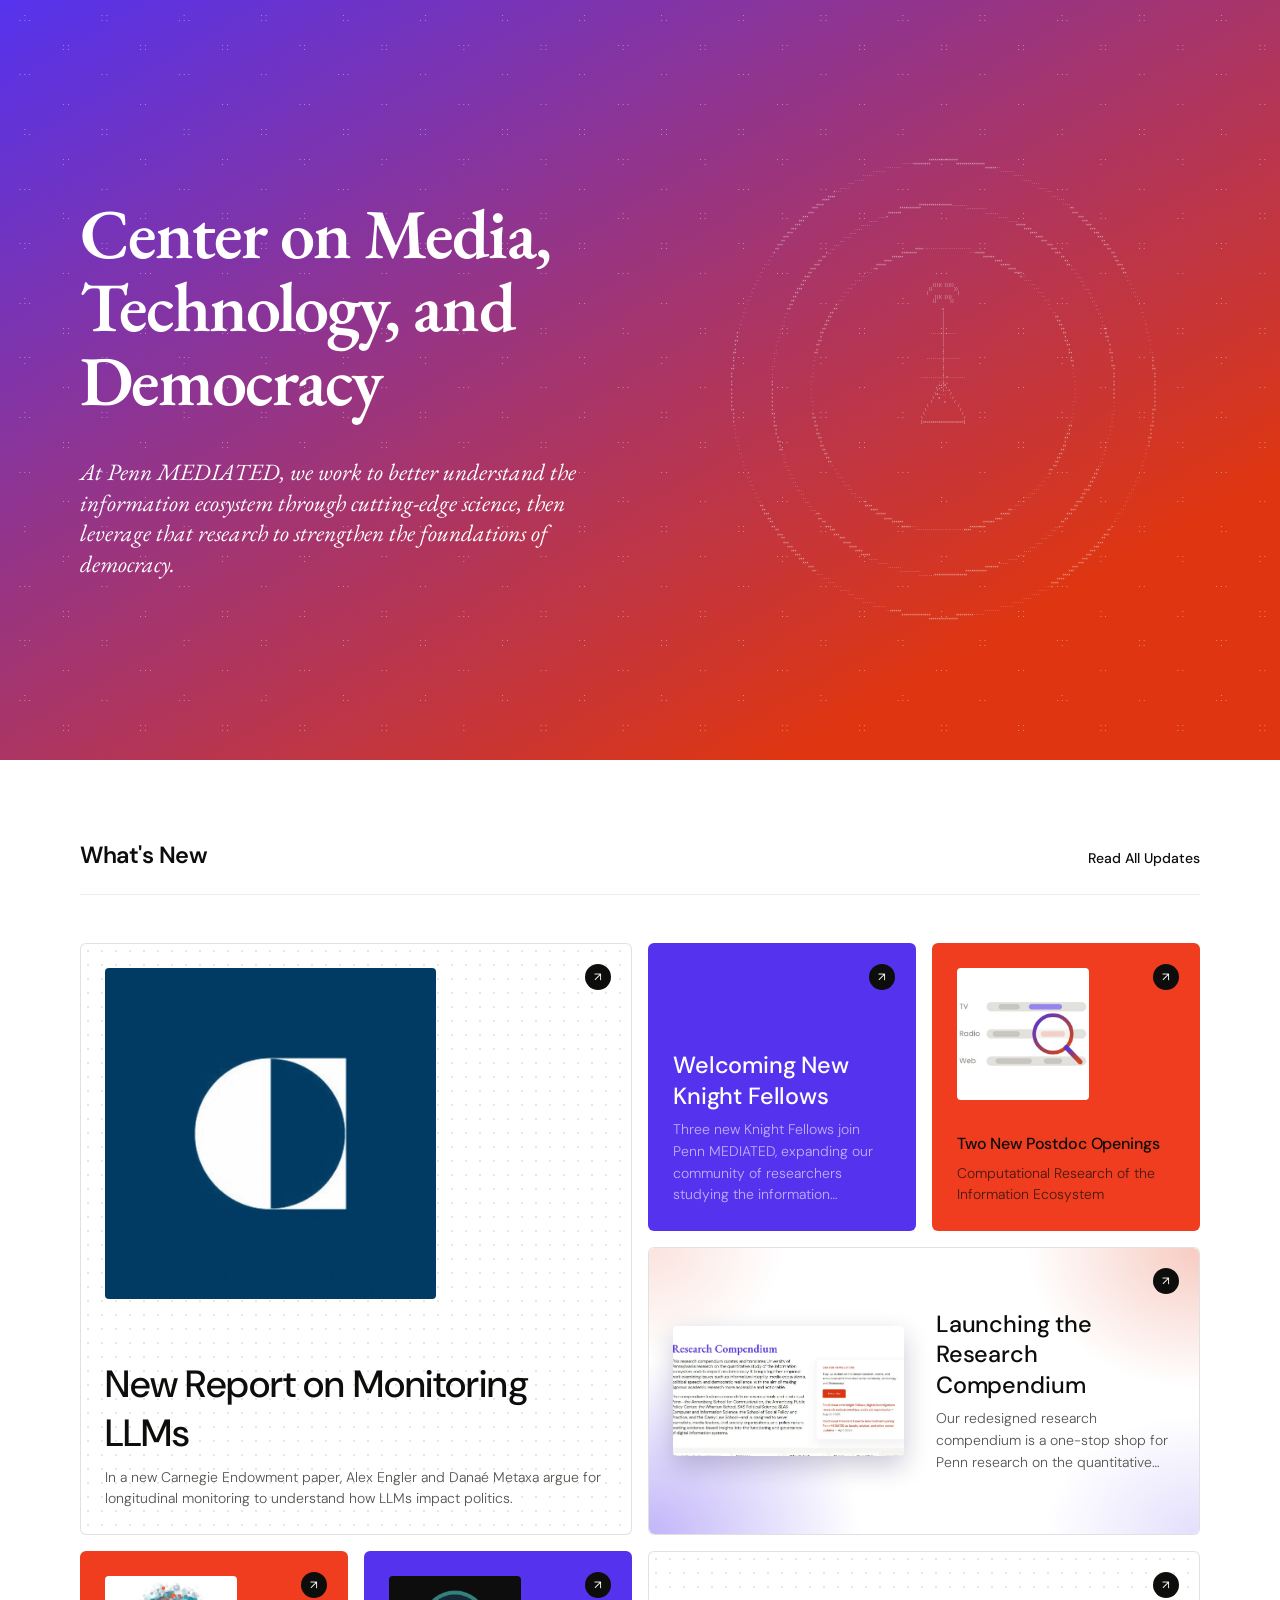
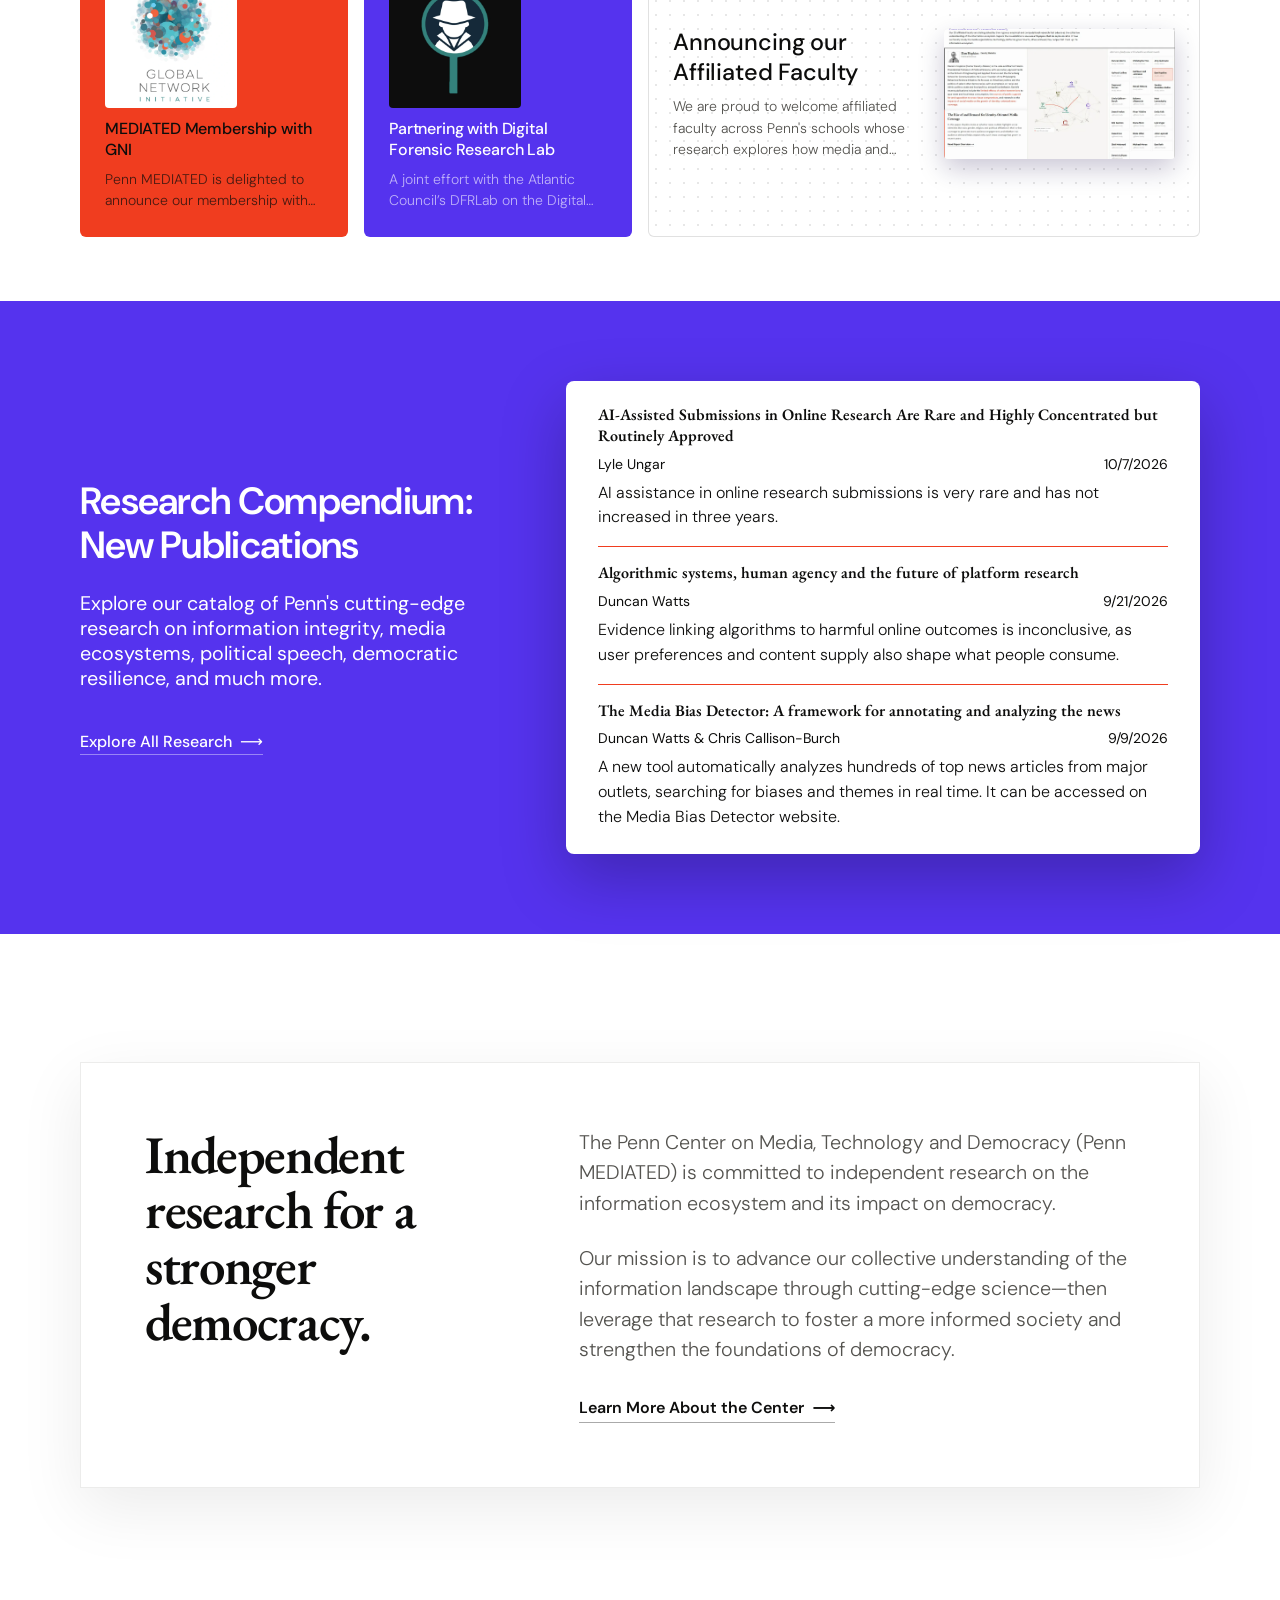
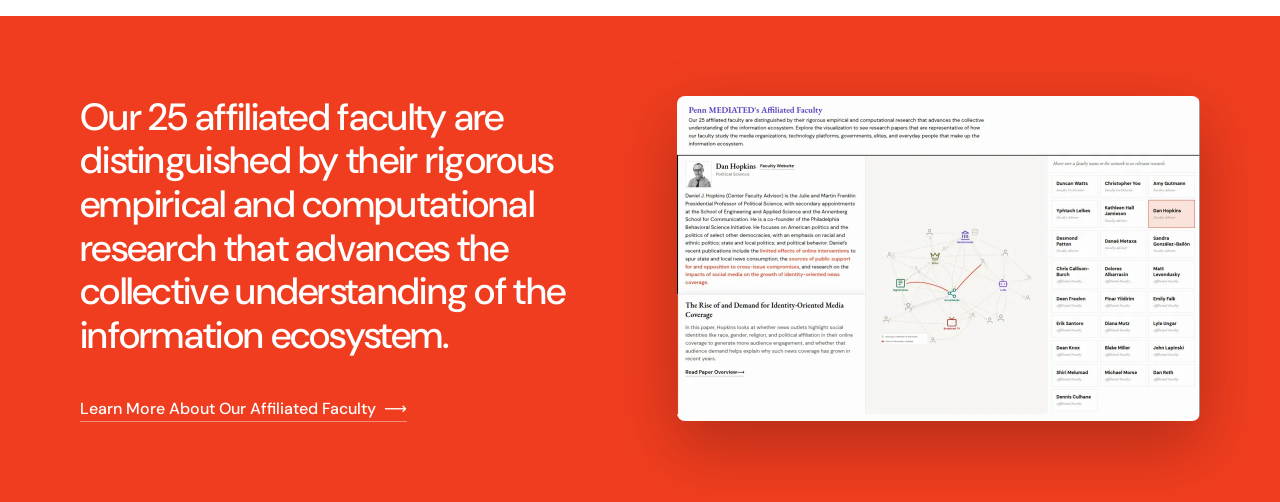
==== commit 3ae4a0c0: "Research Compendium band: New Publications - Heading becomes "Research Compendium: New Publications"" ====
--- a/index.html
+++ b/index.html
@@ -8,7 +8,6 @@
   <link rel="preconnect" href="https://fonts.gstatic.com" crossorigin>
   <link href="https://fonts.googleapis.com/css2?family=DM+Sans:opsz,wght@9..40,300;9..40,400;9..40,500;9..40,600;9..40,700&family=EB+Garamond:ital,wght@0,400;0,500;0,600;0,700;1,400;1,600&display=swap" rel="stylesheet">
   <link rel="stylesheet" href="styles.css">
-  <script type="module" src="assets/conversation-scroll.js"></script>
 </head>
 <body>
  
@@ -28,13 +27,15 @@
         <p class="hero__subtitle">At Penn MEDIATED, we work to better understand the information ecosystem through cutting-edge science, then leverage that research to strengthen the foundations of democracy.</p>
       </div>
 
-      <!-- The conversation icon sits in its own column rather than behind
-           the copy, so the dots never run through the text. Inline SVG web
-           component (assets/conversation-scroll.js), not an iframe or an
-           animated image: ~25KB against 2MB for the WebP export. `autoplay`
-           because this page never scrolls inside its own iframe. -->
+      <!-- The ASCII broadcast tower sits in its own column rather than behind
+           the copy, so the dots never run through the text. -->
       <div class="hero__visual" aria-hidden="true">
-        <mediated-conversation autoplay color="#fff" size="clamp(180px, 22vw, 300px)"></mediated-conversation>
+        <iframe
+          class="hero__visual-frame"
+          src="assets/broadcast-tower.html"
+          title="Interactive ASCII broadcast tower graphic"
+          scrolling="no"
+        ></iframe>
       </div>
 
     </div>
--- a/styles.css
+++ b/styles.css
@@ -349,17 +349,38 @@
   pointer-events: none;
 }
 
-/* The conversation icon has its own column rather than sitting behind the
-   copy, so the two never fight for the same space. Centred in the column;
-   the SVG has a transparent background, so the gradient shows through. */
+/* The tower has its own column rather than sitting behind the copy, so the
+   two never fight for the same space. */
 .hero__visual {
   position: relative;
   z-index: 1;
   min-height: 460px;
   align-self: stretch;
-  display: flex;
-  align-items: center;
-  justify-content: center;
+}
+
+/* Interactive ASCII graphic (assets/broadcast-tower.html) — background is
+   transparent so the hero's own gradient shows through underneath it. */
+.hero__visual-frame {
+  /* Absolutely filled rather than height: 100%. Once the hero stacks to one
+     column, .hero__visual has only a min-height, and Safari then resolves a
+     percentage height to nothing and falls back to an iframe's default
+     150px: the tower art was drawn into a 150px strip and came out tiny. */
+  position: absolute;
+  inset: 0;
+  display: block;
+  width: 100%;
+  height: 100%;
+  border: none;
+  background: transparent;
+}
+
+/* Not interactive on touch screens. The graphic responds to a dragging
+   finger, which meant a swipe that started on it moved the art instead of
+   the page — on a phone, where the art fills most of the first screen, the
+   hero could not be scrolled past. (hover: none) is phones and tablets; a
+   laptop with a mouse keeps the interaction. The art still animates. */
+@media (hover: none) {
+  .hero__visual-frame { pointer-events: none; }
 }
 
 /* =============================================================================
@@ -998,7 +1019,7 @@
   .hero__inner { grid-template-columns: 1fr; gap: var(--space-600); min-height: 0; }
   /* Grows with the width on tablets so the tower art keeps a usable
      height instead of a thin 300px strip. */
-  .hero__visual { min-height: 0; order: 2; }
+  .hero__visual { min-height: clamp(300px, 55vw, 460px); order: 2; }
   .hero__content { max-width: none; }
 }
 
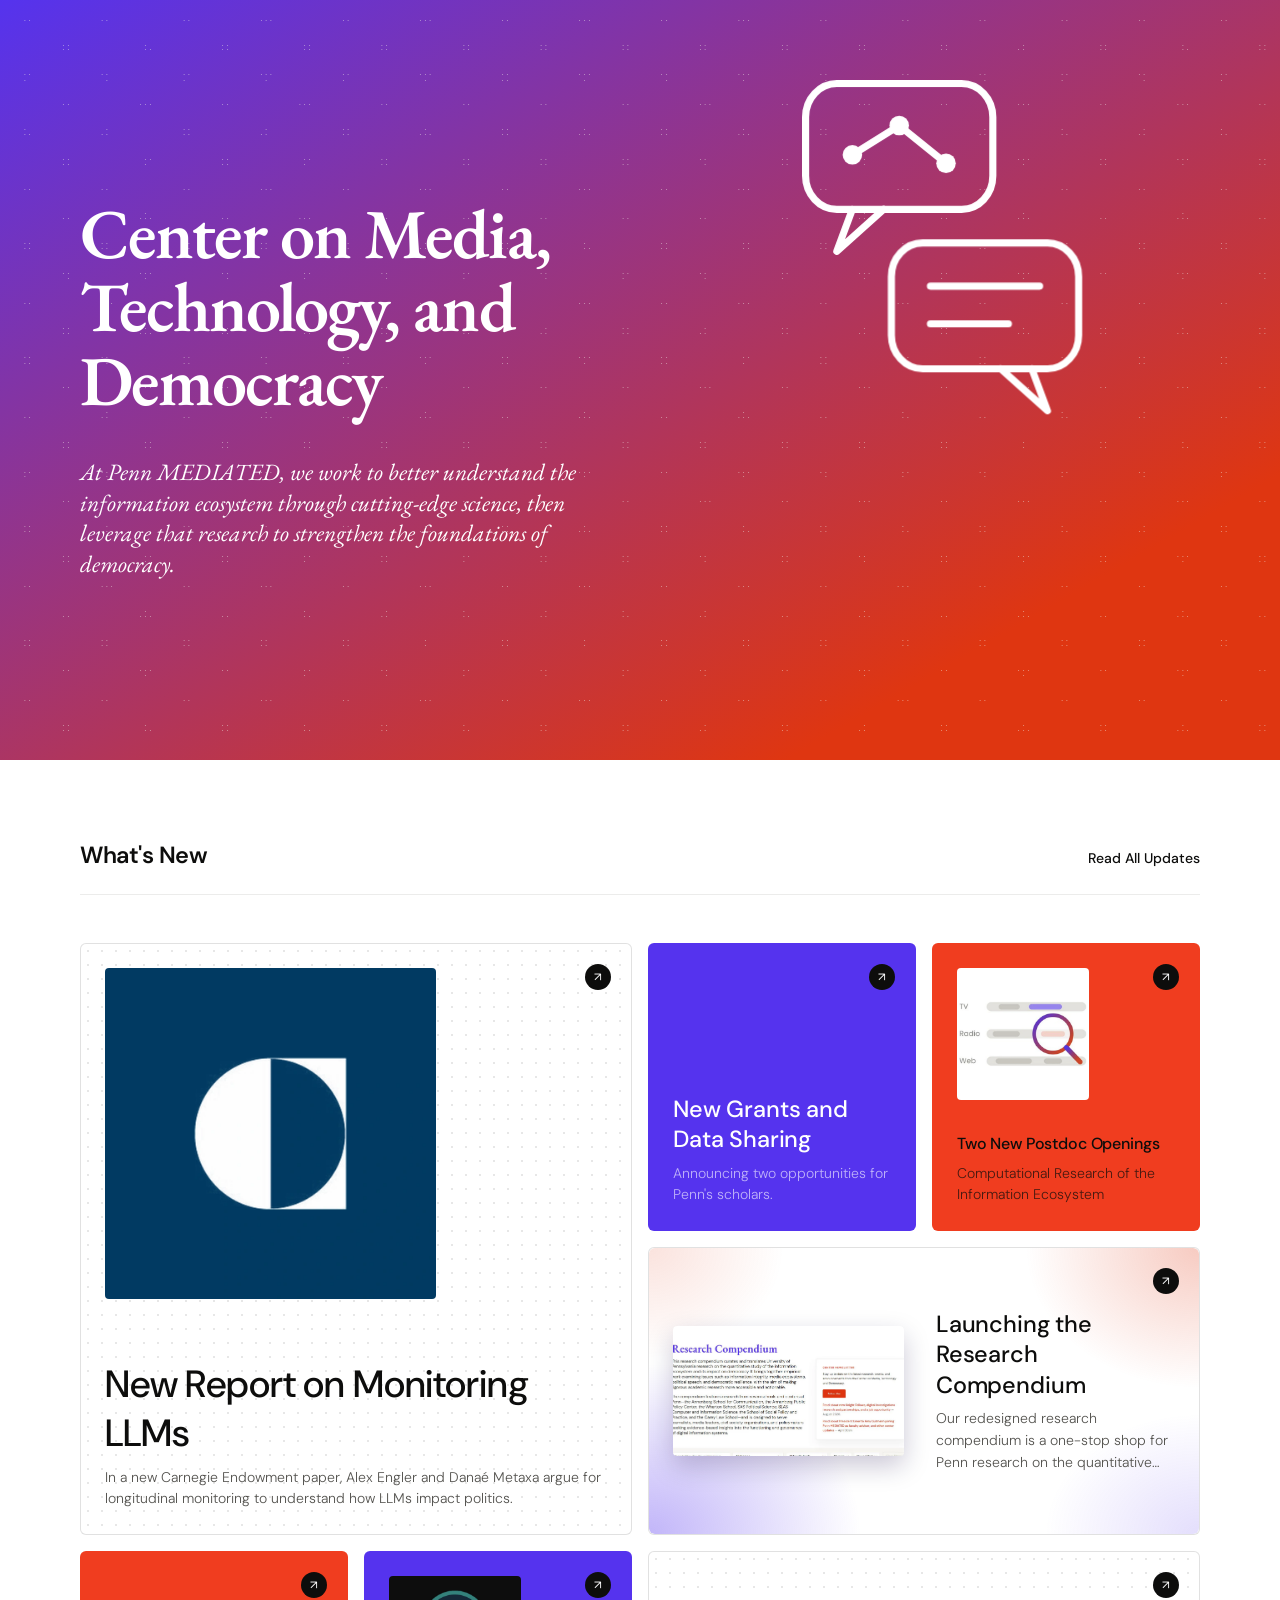
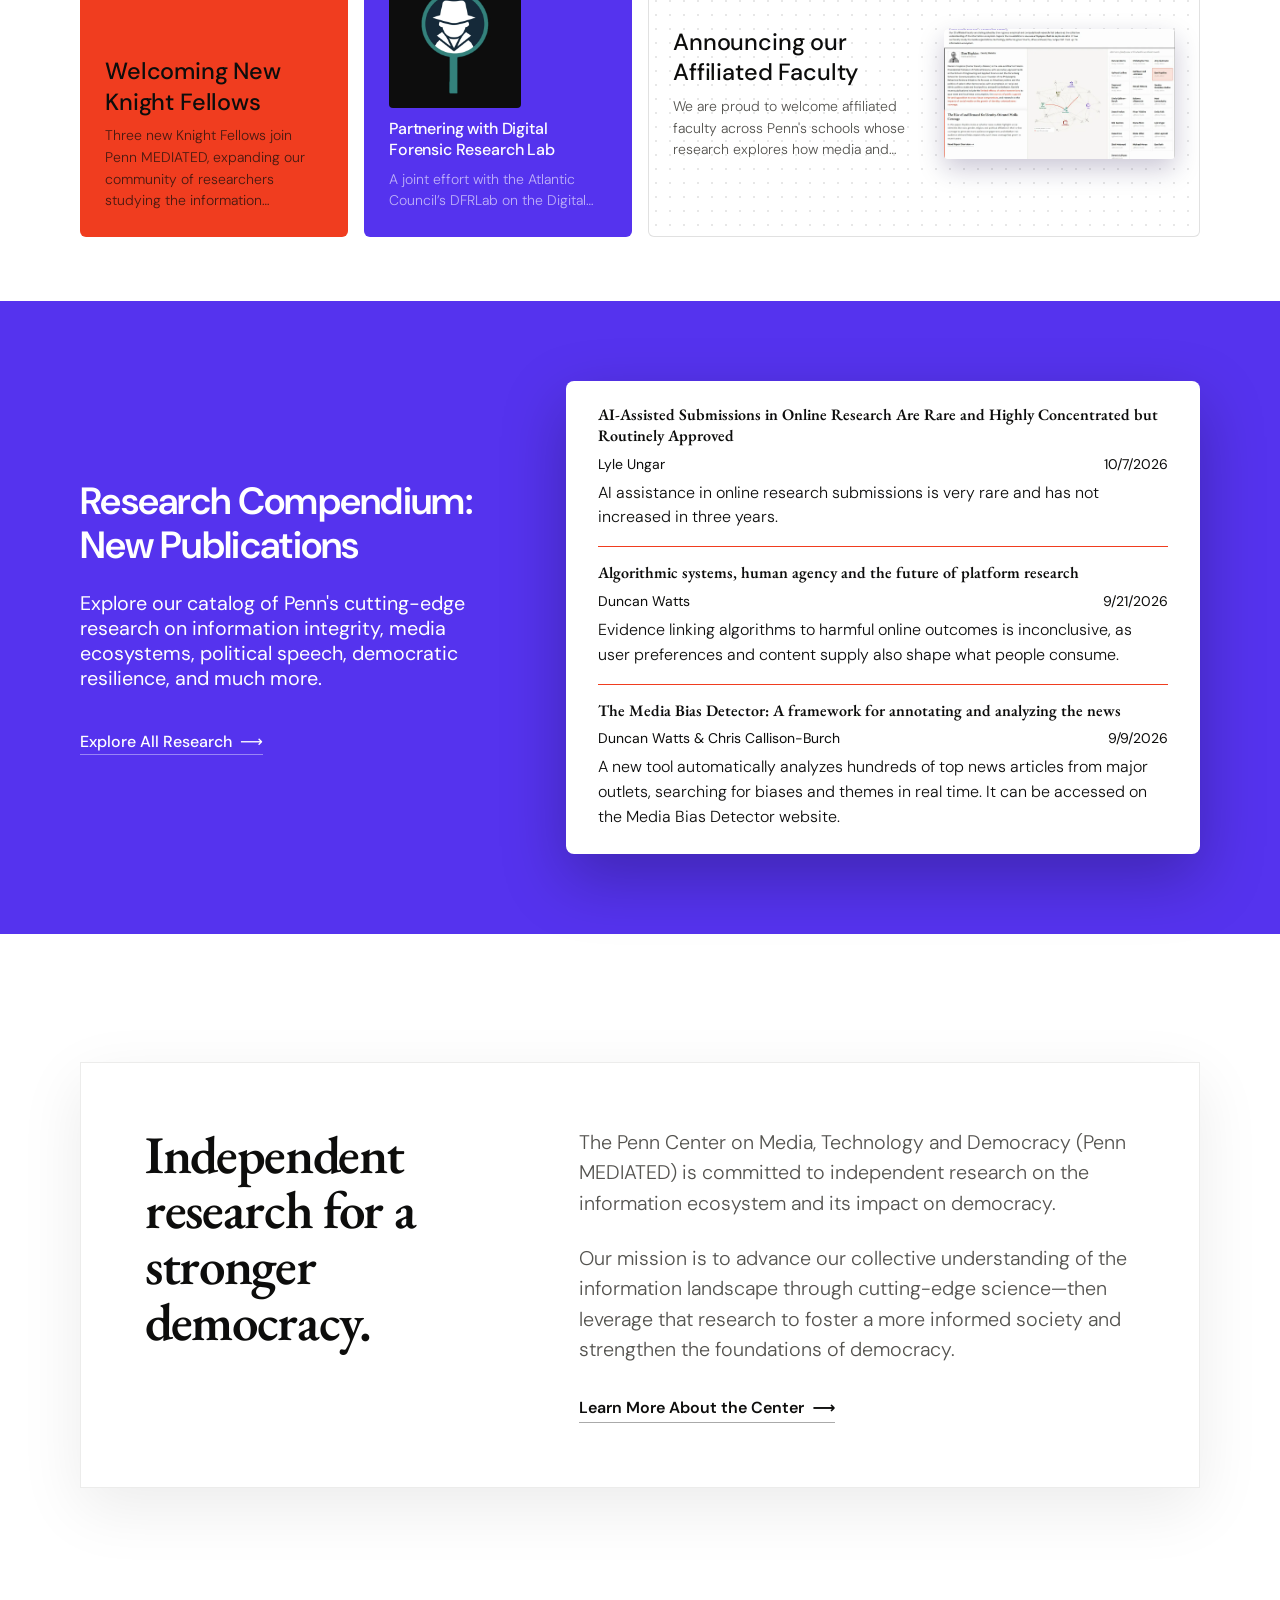
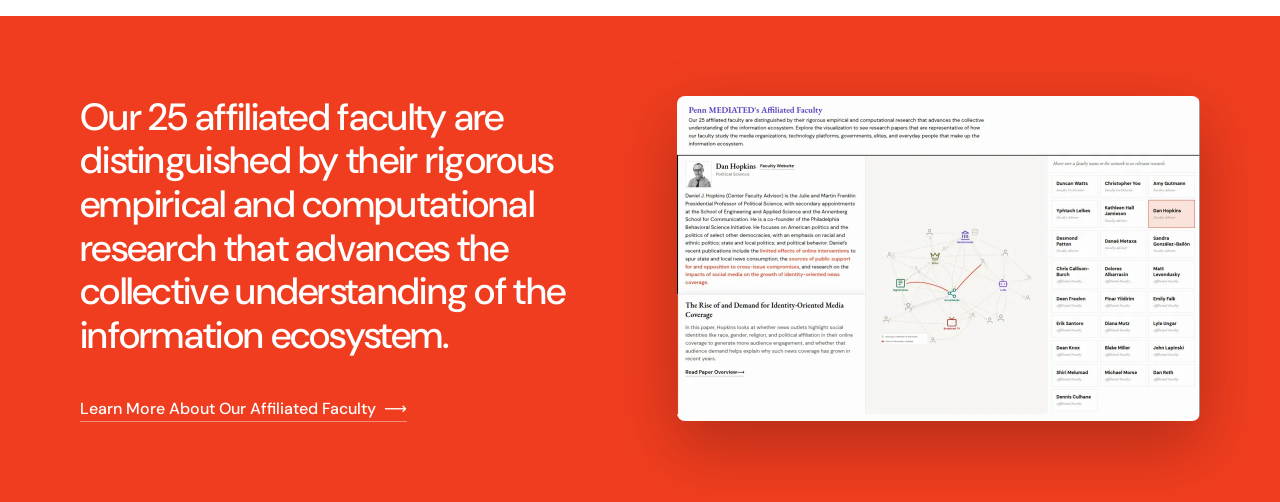
==== commit 2b8973e3: "removed GNI tile, added data sharing and grants tile" ====
--- a/index.html
+++ b/index.html
@@ -8,6 +8,7 @@
   <link rel="preconnect" href="https://fonts.gstatic.com" crossorigin>
   <link href="https://fonts.googleapis.com/css2?family=DM+Sans:opsz,wght@9..40,300;9..40,400;9..40,500;9..40,600;9..40,700&family=EB+Garamond:ital,wght@0,400;0,500;0,600;0,700;1,400;1,600&display=swap" rel="stylesheet">
   <link rel="stylesheet" href="styles.css">
+  <script type="module" src="assets/conversation-scroll.js"></script>
 </head>
 <body>
  
@@ -27,15 +28,13 @@
         <p class="hero__subtitle">At Penn MEDIATED, we work to better understand the information ecosystem through cutting-edge science, then leverage that research to strengthen the foundations of democracy.</p>
       </div>
 
-      <!-- The ASCII broadcast tower sits in its own column rather than behind
-           the copy, so the dots never run through the text. -->
+      <!-- The conversation icon sits in its own column rather than behind
+           the copy, so the dots never run through the text. Inline SVG web
+           component (assets/conversation-scroll.js), not an iframe or an
+           animated image: ~25KB against 2MB for the WebP export. `autoplay`
+           because this page never scrolls inside its own iframe. -->
       <div class="hero__visual" aria-hidden="true">
-        <iframe
-          class="hero__visual-frame"
-          src="assets/broadcast-tower.html"
-          title="Interactive ASCII broadcast tower graphic"
-          scrolling="no"
-        ></iframe>
+        <mediated-conversation autoplay color="#fff" size="clamp(180px, 22vw, 300px)"></mediated-conversation>
       </div>
 
     </div>
@@ -61,38 +60,37 @@
           </div>
         </a>
 
-        <a href="https://mediated.upenn.edu/blog/#knight-fellows" target="_top" class="news-card news-card--square news-card--purple">
+        <a href="https://mediated.upenn.edu/blog/#data-sharing-grants-2026" target="_top" class="news-card news-card--square news-card--purple">
+          <span class="news-card__arrow" aria-hidden="true">&#8599;</span>
+          <div class="news-card__body news-card__body--bottom">
+            <h3 class="news-card__title">New Grants and Data Sharing</h3>
+            <p class="news-card__desc">Announcing two opportunities for Penn's scholars.</p>
+          </div>
+        </a>
+
+        <a href="https://mediated.upenn.edu/job-openings/" target="_top" class="news-card news-card--square news-card--orange">
+          <span class="news-card__arrow" aria-hidden="true">&#8599;</span>
+          <div class="news-card__media"><img src="assets/whats-new/magnifying-glass.webp" width="800" height="800" alt="Illustration of a magnifying glass scanning bars labelled TV, Radio and Web"></div>
+          <div class="news-card__body news-card__body--bottom">
+            <h3 class="news-card__title">Two New Postdoc Openings</h3>
+            <p class="news-card__desc">Computational Research of the Information Ecosystem</p>
+          </div>
+        </a>
+
+        <a href="https://mediated.upenn.edu/research-compendium/" target="_top" class="news-card news-card--wide news-card--brush">
+          <span class="news-card__arrow" aria-hidden="true">&#8599;</span>
+          <div class="news-card__media"><video src="assets/whats-new/research-compendium.mp4" poster="assets/whats-new/research-compendium-poster.webp" width="1278" height="622" autoplay muted loop playsinline preload="metadata" aria-label="Animated screenshot of the Research Compendium dashboard"></video></div>
+          <div class="news-card__body news-card__body--bottom">
+            <h3 class="news-card__title">Launching the Research Compendium</h3>
+            <p class="news-card__desc">Our redesigned research compendium is a one-stop shop for Penn research on the quantitative study of the information ecosystem.</p>
+          </div>
+        </a>
+
+        <a href="https://mediated.upenn.edu/blog/#knight-fellows" target="_top" class="news-card news-card--square news-card--orange">
           <span class="news-card__arrow" aria-hidden="true">&#8599;</span>
           <div class="news-card__body news-card__body--bottom">
             <h3 class="news-card__title">Welcoming New Knight Fellows</h3>
             <p class="news-card__desc">Three new Knight Fellows join Penn MEDIATED, expanding our community of researchers studying the information ecosystem.</p>
-          </div>
-        </a>
-
-        <a href="https://mediated.upenn.edu/job-openings/" target="_top" class="news-card news-card--square news-card--orange">
-          <span class="news-card__arrow" aria-hidden="true">&#8599;</span>
-          <div class="news-card__media"><img src="assets/whats-new/magnifying-glass.webp" width="800" height="800" alt="Illustration of a magnifying glass scanning bars labelled TV, Radio and Web"></div>
-          <div class="news-card__body news-card__body--bottom">
-            <h3 class="news-card__title">Two New Postdoc Openings</h3>
-            <p class="news-card__desc">Computational Research of the Information Ecosystem</p>
-          </div>
-        </a>
-
-        <a href="https://mediated.upenn.edu/research-compendium/" target="_top" class="news-card news-card--wide news-card--brush">
-          <span class="news-card__arrow" aria-hidden="true">&#8599;</span>
-          <div class="news-card__media"><video src="assets/whats-new/research-compendium.mp4" poster="assets/whats-new/research-compendium-poster.webp" width="1278" height="622" autoplay muted loop playsinline preload="metadata" aria-label="Animated screenshot of the Research Compendium dashboard"></video></div>
-          <div class="news-card__body news-card__body--bottom">
-            <h3 class="news-card__title">Launching the Research Compendium</h3>
-            <p class="news-card__desc">Our redesigned research compendium is a one-stop shop for Penn research on the quantitative study of the information ecosystem.</p>
-          </div>
-        </a>
-
-        <a href="https://mediated.upenn.edu/blog/#gni-membership" target="_top" class="news-card news-card--square news-card--orange">
-          <span class="news-card__arrow" aria-hidden="true">&#8599;</span>
-          <div class="news-card__media"><img src="assets/whats-new/gni-membership.webp" width="800" height="800" alt="Global Network Initiative logo"></div>
-          <div class="news-card__body news-card__body--bottom">
-            <h3 class="news-card__title">MEDIATED Membership with GNI</h3>
-            <p class="news-card__desc">Penn MEDIATED is delighted to announce our membership with the Global Network Initiative — a diverse community of institutions and experts working to advance a free and democratic technological future.</p>
           </div>
         </a>
 
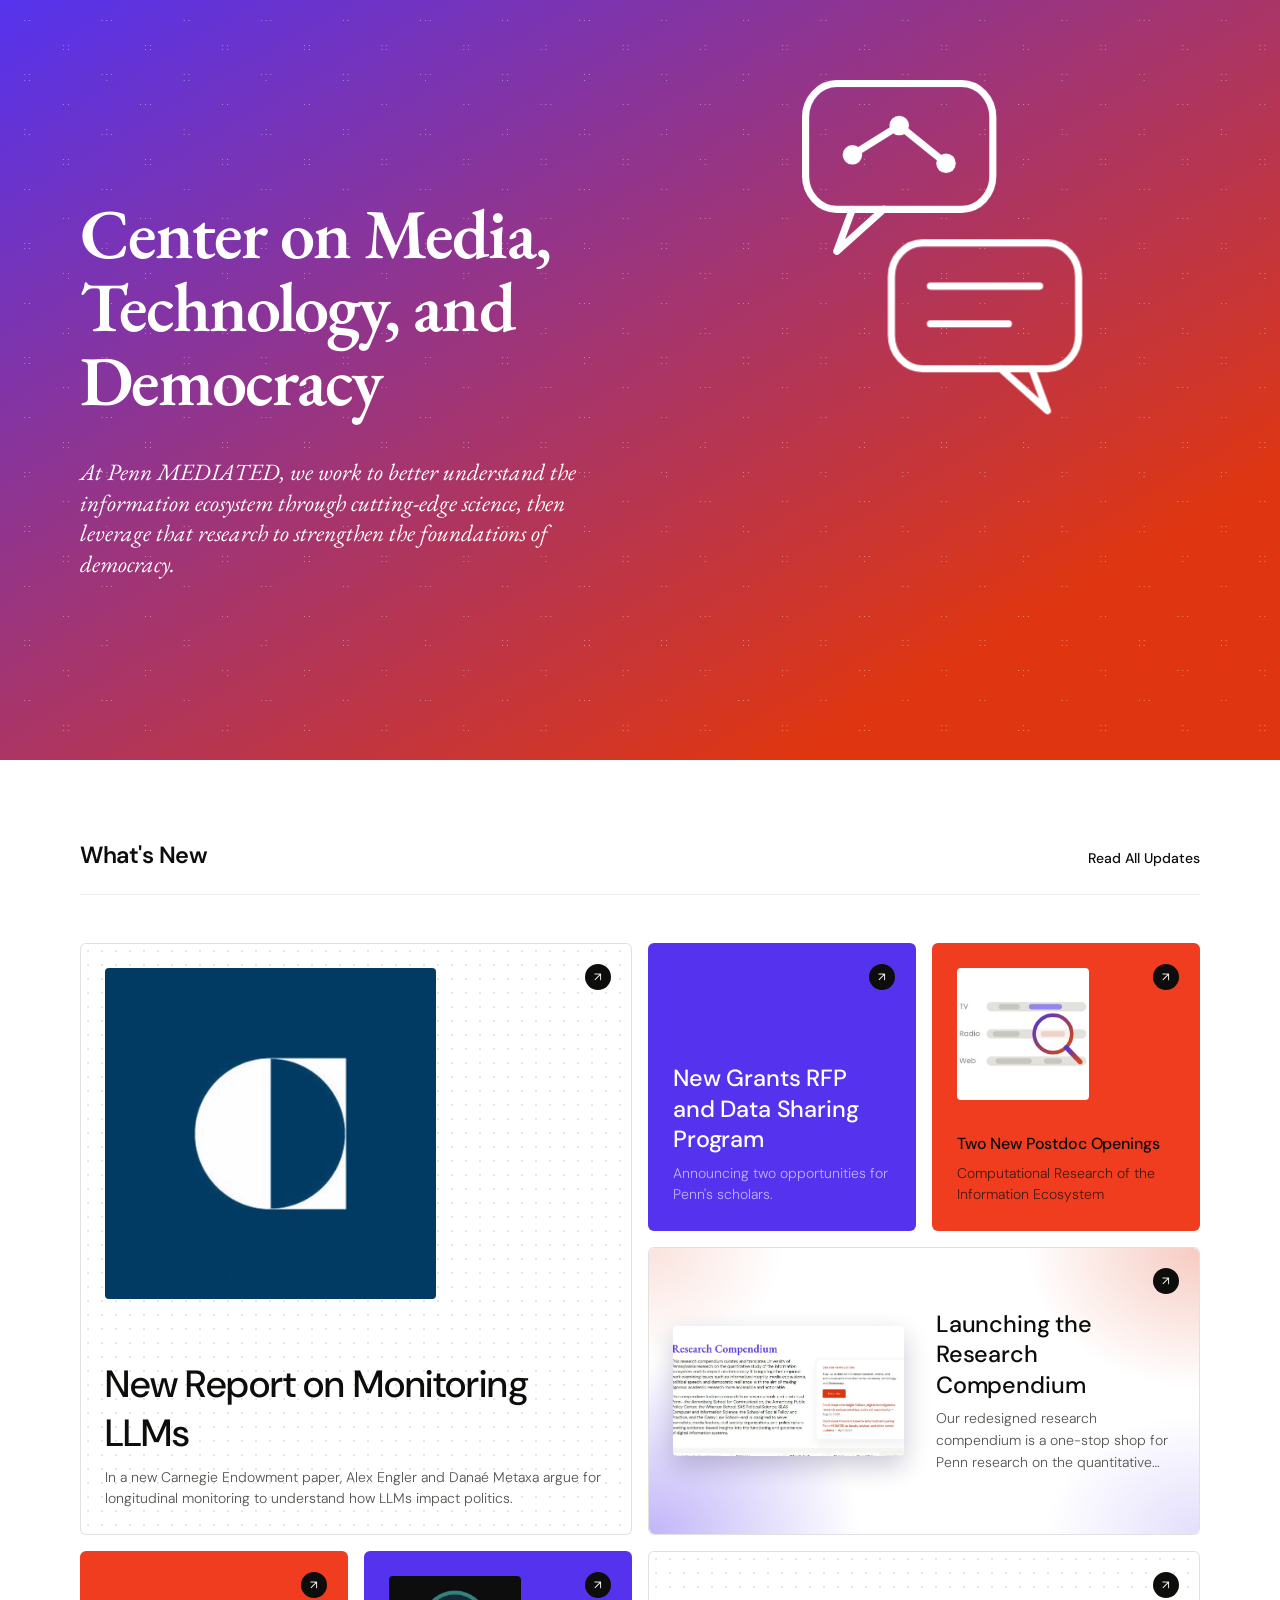
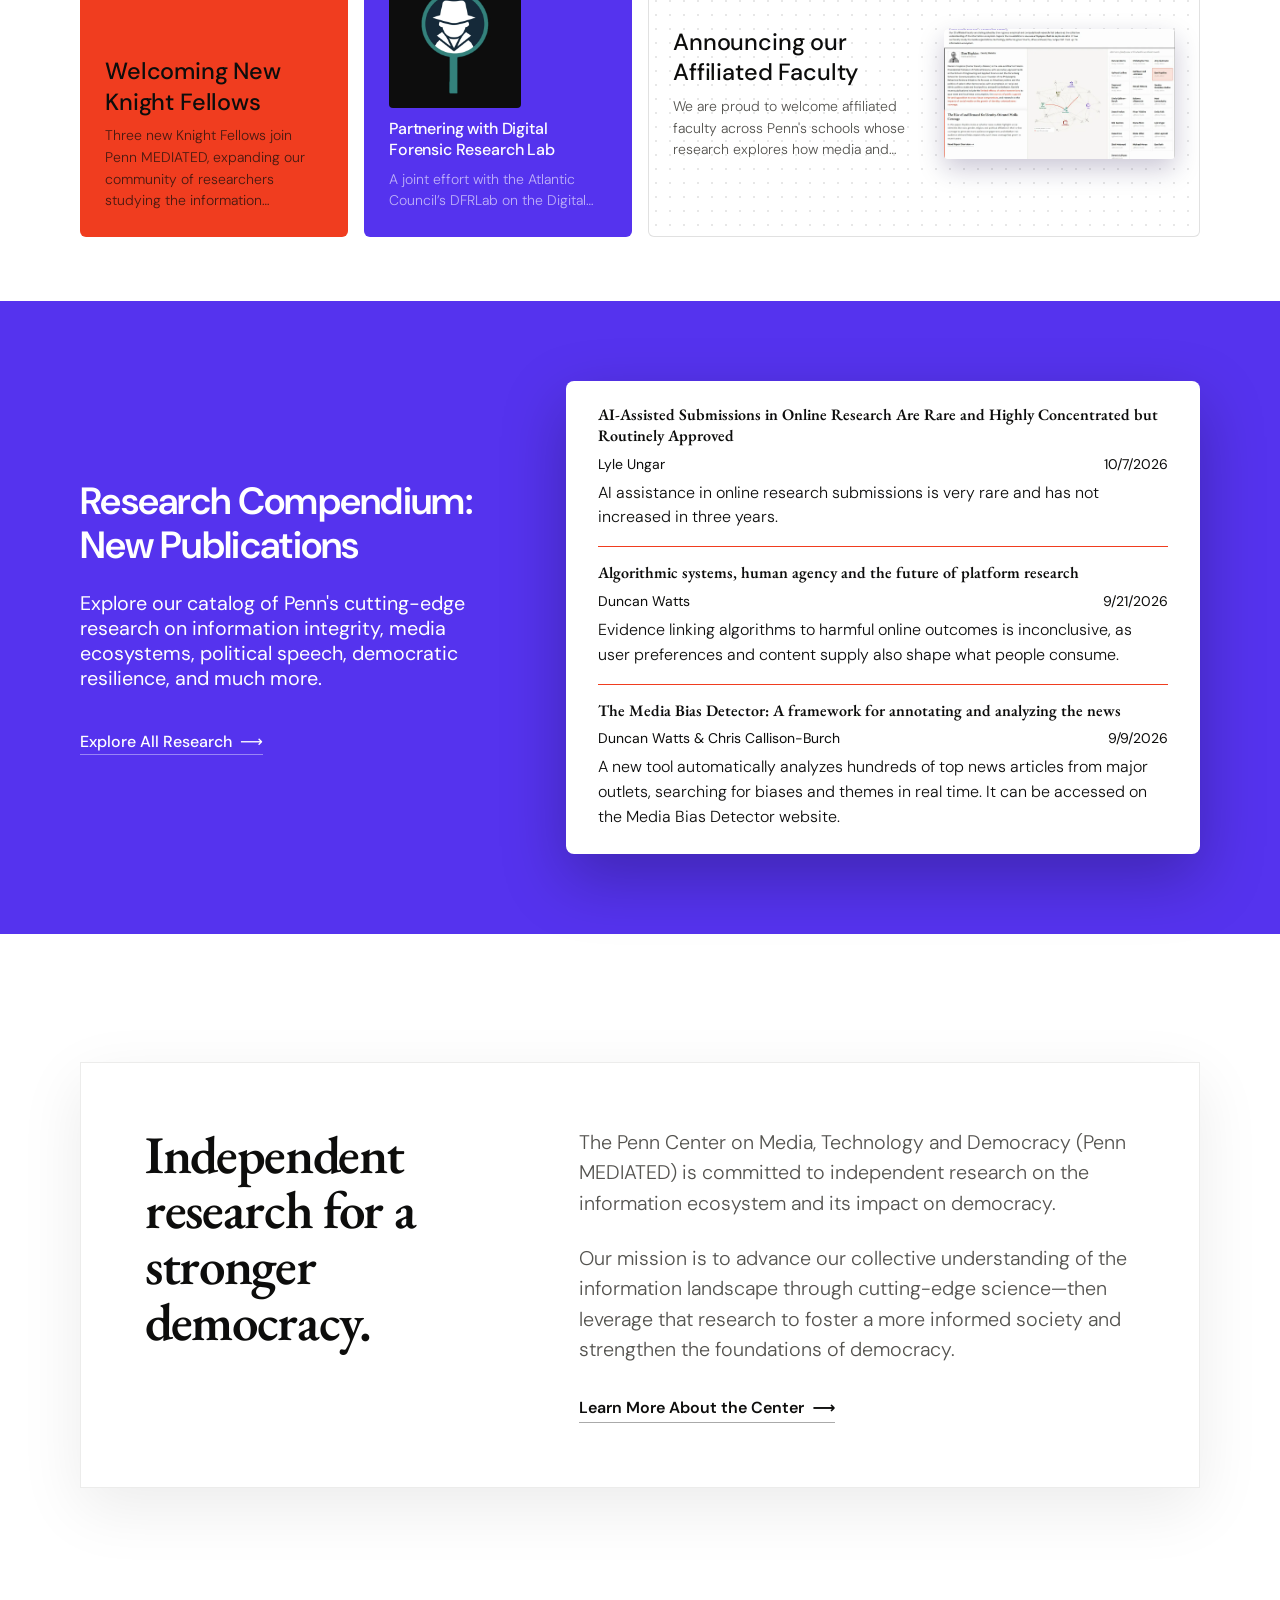
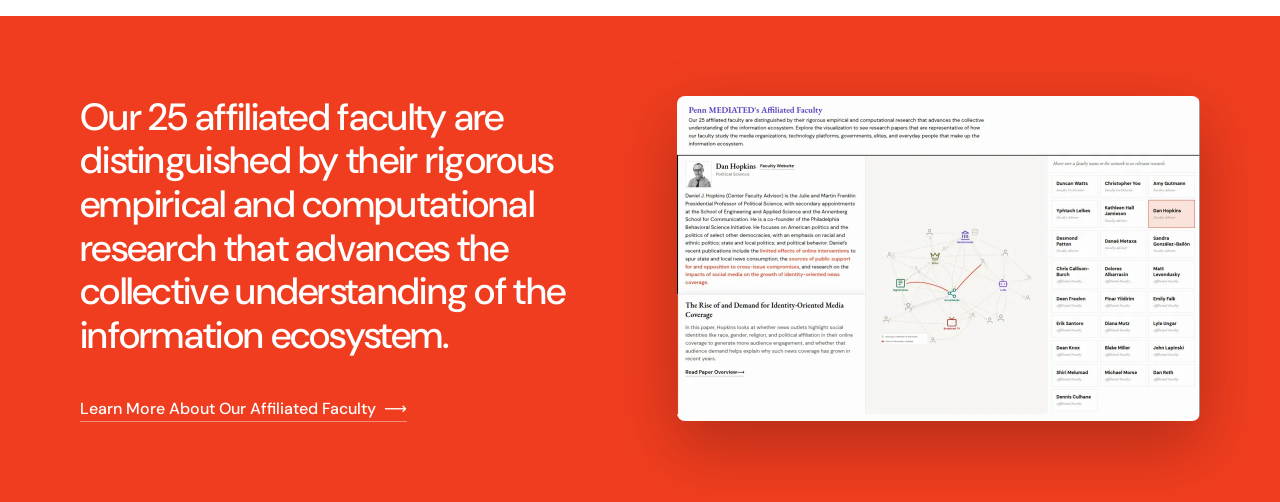
==== commit 903c56f6: "title chnage" ====
--- a/index.html
+++ b/index.html
@@ -63,7 +63,7 @@
         <a href="https://mediated.upenn.edu/blog/#data-sharing-grants-2026" target="_top" class="news-card news-card--square news-card--purple">
           <span class="news-card__arrow" aria-hidden="true">&#8599;</span>
           <div class="news-card__body news-card__body--bottom">
-            <h3 class="news-card__title">New Grants and Data Sharing</h3>
+            <h3 class="news-card__title">New Grants RFP and Data Sharing Program</h3>
             <p class="news-card__desc">Announcing two opportunities for Penn's scholars.</p>
           </div>
         </a>
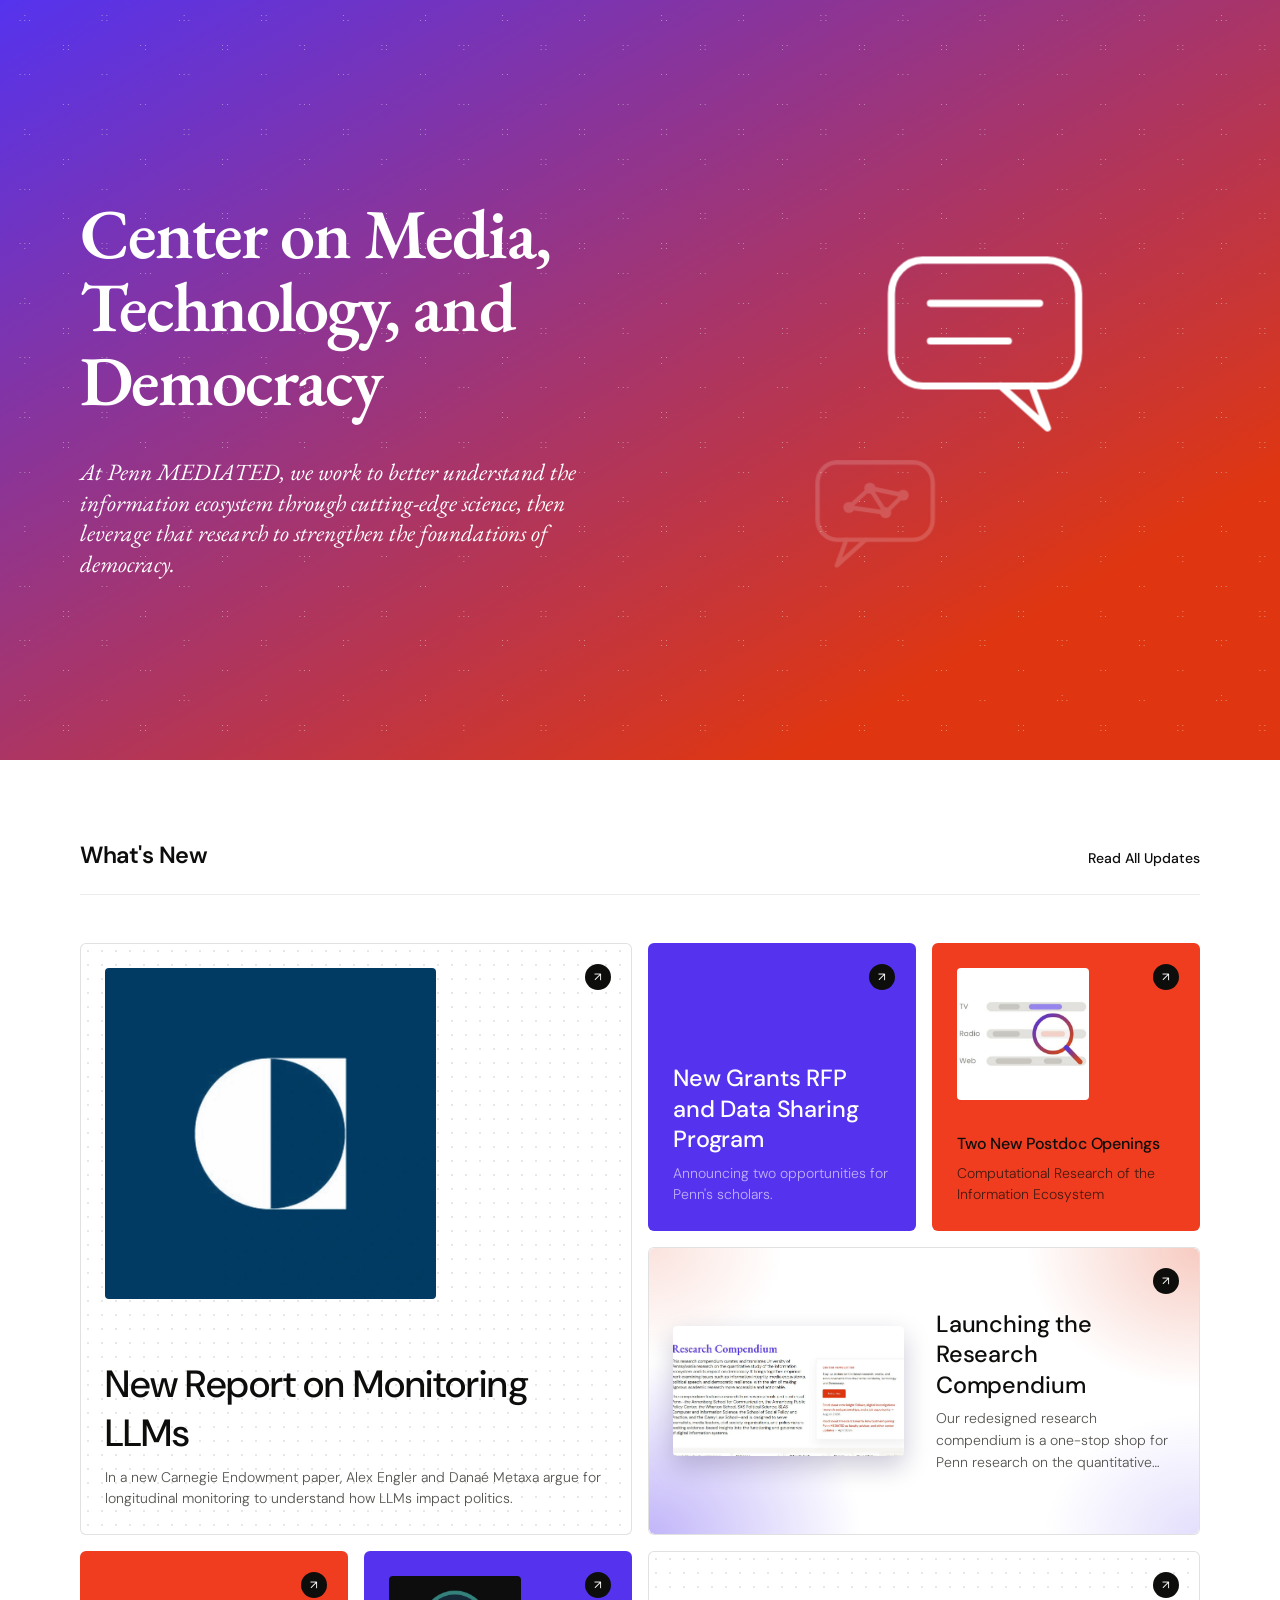
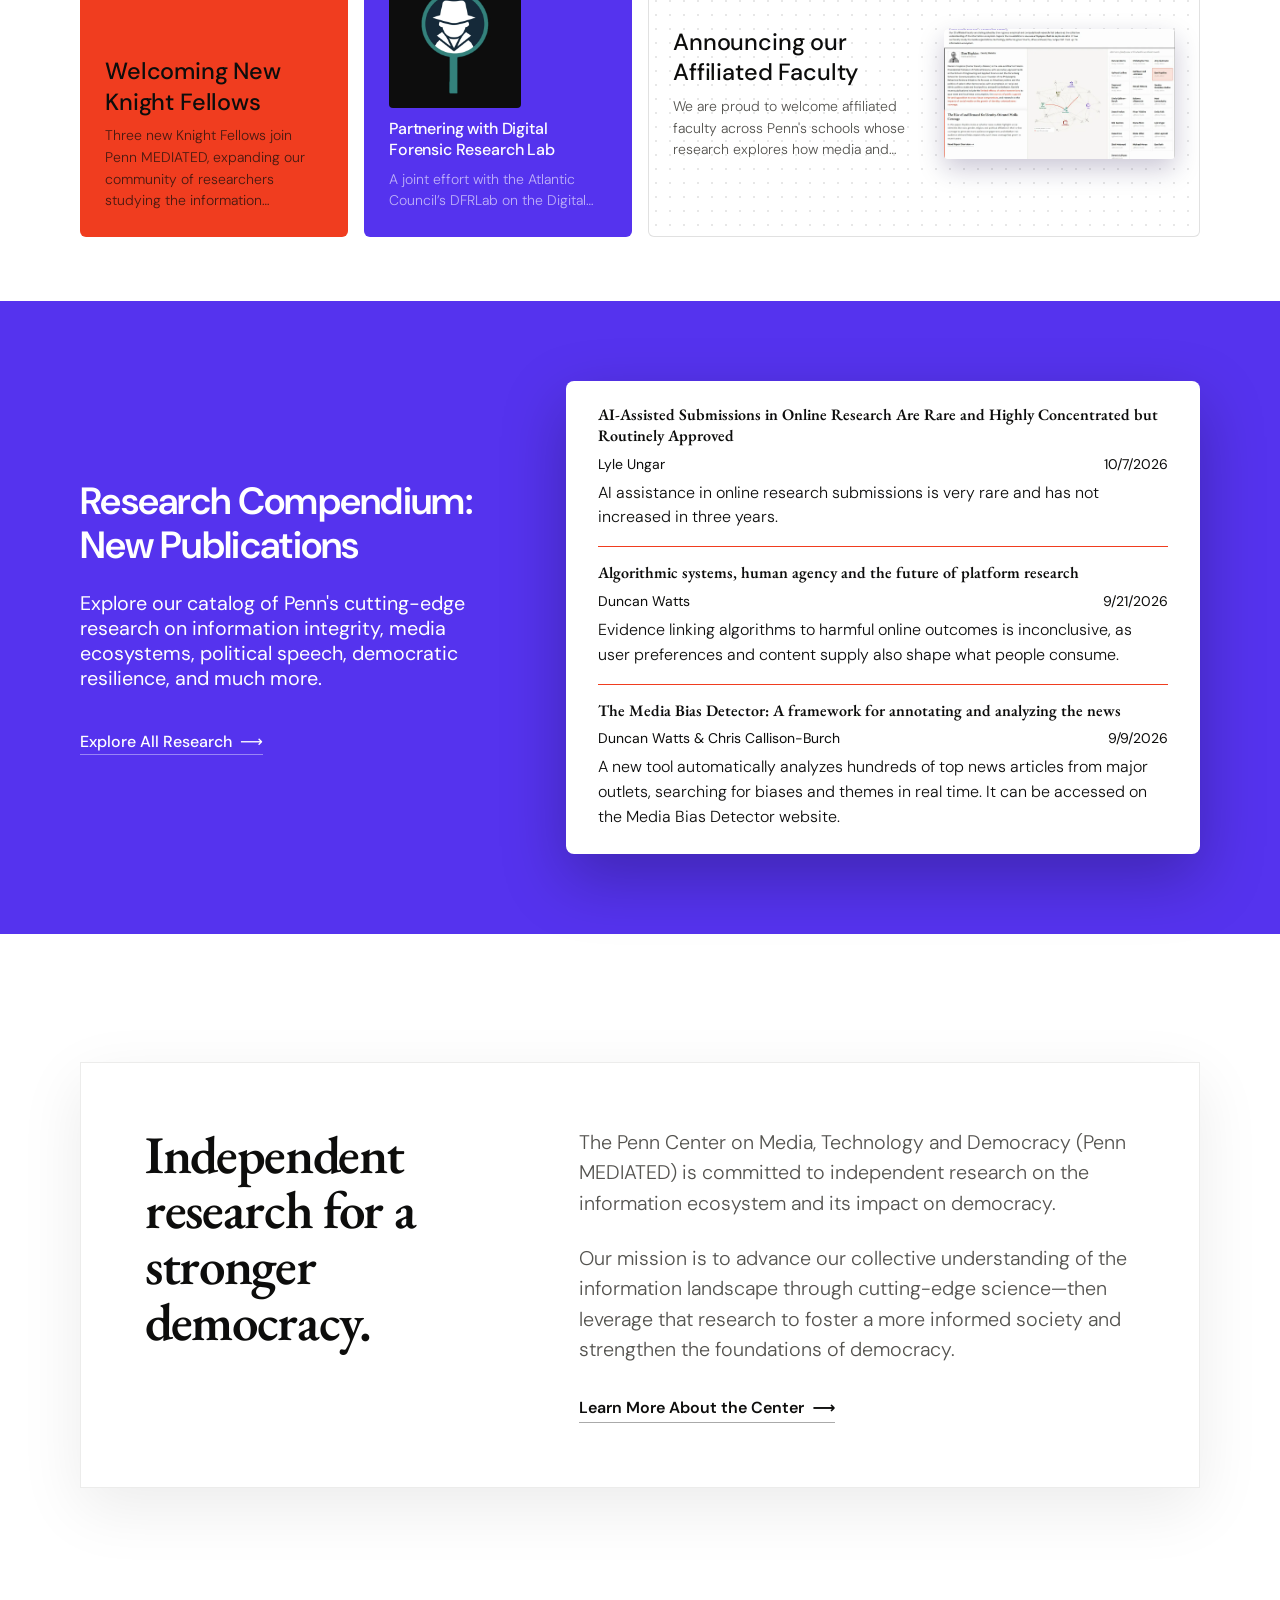
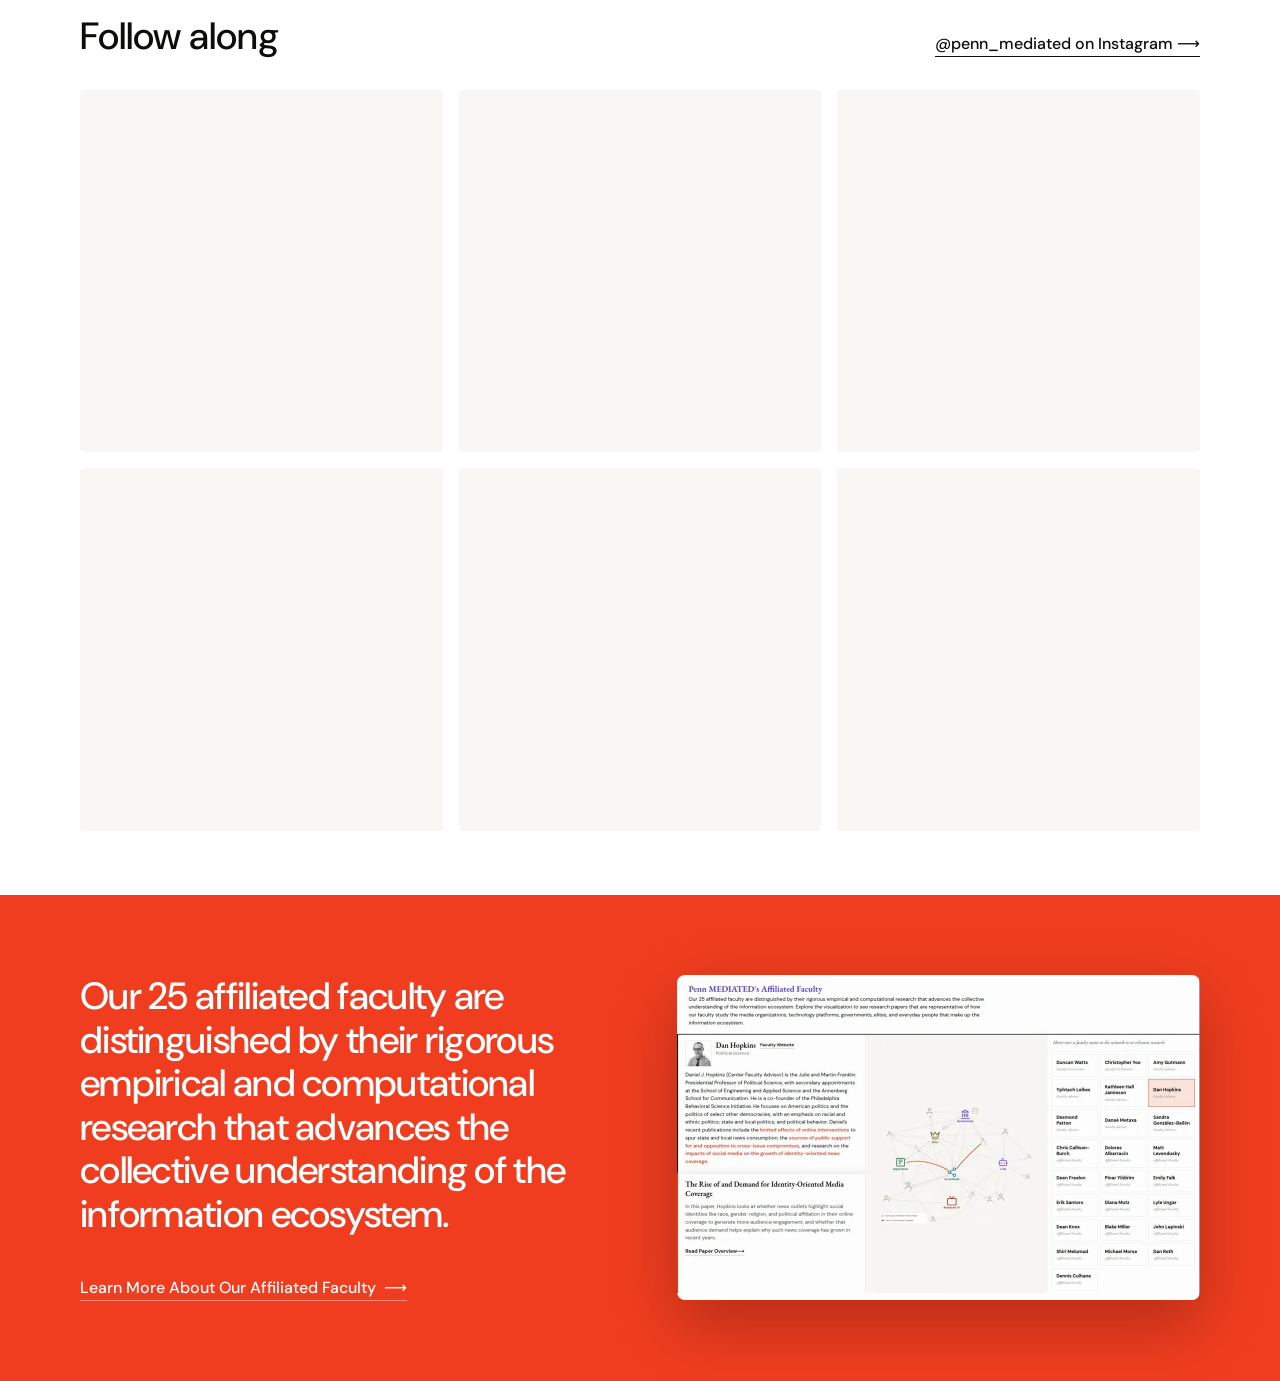
==== commit ae8a133f: "Add live Instagram grid of the 6 newest @penn_mediated posts Homepage "Follow along" band reads data" ====
--- a/index.html
+++ b/index.html
@@ -204,6 +204,49 @@
     </div>
   </section>
  
+  <!-- ── Instagram grid ─────────────────────────────────────────────
+       Filled from data/instagram.json, which the "Update Instagram feed"
+       workflow rewrites whenever @penn_mediated posts. The six placeholder
+       tiles below are the fallback if that file is empty or fails to load. -->
+  <section class="insta" aria-labelledby="insta-heading">
+    <div class="insta__inner">
+      <div class="insta__head">
+        <h2 id="insta-heading" class="insta__title">Follow along</h2>
+        <a href="https://www.instagram.com/penn_mediated/" target="_blank" rel="noopener" class="insta__link">@penn_mediated on Instagram <span aria-hidden="true">⟶</span></a>
+      </div>
+      <ul class="insta__grid" id="insta-grid">
+        <li><a class="insta__tile insta__tile--empty" href="https://www.instagram.com/penn_mediated/" target="_blank" rel="noopener" aria-label="See our latest posts on Instagram"></a></li>
+        <li><a class="insta__tile insta__tile--empty" href="https://www.instagram.com/penn_mediated/" target="_blank" rel="noopener" aria-hidden="true" tabindex="-1"></a></li>
+        <li><a class="insta__tile insta__tile--empty" href="https://www.instagram.com/penn_mediated/" target="_blank" rel="noopener" aria-hidden="true" tabindex="-1"></a></li>
+        <li><a class="insta__tile insta__tile--empty" href="https://www.instagram.com/penn_mediated/" target="_blank" rel="noopener" aria-hidden="true" tabindex="-1"></a></li>
+        <li><a class="insta__tile insta__tile--empty" href="https://www.instagram.com/penn_mediated/" target="_blank" rel="noopener" aria-hidden="true" tabindex="-1"></a></li>
+        <li><a class="insta__tile insta__tile--empty" href="https://www.instagram.com/penn_mediated/" target="_blank" rel="noopener" aria-hidden="true" tabindex="-1"></a></li>
+      </ul>
+    </div>
+  </section>
+  <script>
+  (function () {
+    var grid = document.getElementById('insta-grid');
+    function esc(s) { return String(s).replace(/[&<>"]/g, function (c) { return {'&':'&amp;','<':'&lt;','>':'&gt;','"':'&quot;'}[c]; }); }
+    function render(d) {
+      var posts = (d && d.posts || []).slice(0, 6);
+      if (!posts.length) return;
+      grid.innerHTML = posts.map(function (p) {
+        var alt = p.caption ? esc(p.caption) : 'Instagram post from Penn MEDIATED';
+        return '<li><a class="insta__tile" href="' + esc(p.permalink) + '" target="_blank" rel="noopener">' +
+          '<img src="' + esc(p.image) + '" alt="' + alt + '" loading="lazy" width="600" height="600">' +
+          (p.type === 'VIDEO' ? '<span class="insta__badge" aria-hidden="true">▶</span>' : '') + '</a></li>';
+      }).join('');
+    }
+    function load() {
+      fetch('data/instagram.json?t=' + Date.now(), { cache: 'no-store' })
+        .then(function (r) { return r.json(); }).then(render).catch(function () {});
+    }
+    load();
+    setInterval(load, 10 * 60 * 1000); /* a page left open picks up new posts */
+  })();
+  </script>
+
   <!-- ── Faculty CTA ────────────────────────────────────────────── -->
   <section class="faculty-cta">
     <div class="faculty-cta__inner">
--- a/styles.css
+++ b/styles.css
@@ -124,6 +124,7 @@
 .whats-new__inner,
 .research-cta__inner,
 .about-center__inner,
+.insta__inner,
 .faculty-cta__inner,
 .footer__inner,
 .footer__bottom {
@@ -349,38 +350,17 @@
   pointer-events: none;
 }
 
-/* The tower has its own column rather than sitting behind the copy, so the
-   two never fight for the same space. */
+/* The conversation icon has its own column rather than sitting behind the
+   copy, so the two never fight for the same space. Centred in the column;
+   the SVG has a transparent background, so the gradient shows through. */
 .hero__visual {
   position: relative;
   z-index: 1;
   min-height: 460px;
   align-self: stretch;
-}
-
-/* Interactive ASCII graphic (assets/broadcast-tower.html) — background is
-   transparent so the hero's own gradient shows through underneath it. */
-.hero__visual-frame {
-  /* Absolutely filled rather than height: 100%. Once the hero stacks to one
-     column, .hero__visual has only a min-height, and Safari then resolves a
-     percentage height to nothing and falls back to an iframe's default
-     150px: the tower art was drawn into a 150px strip and came out tiny. */
-  position: absolute;
-  inset: 0;
-  display: block;
-  width: 100%;
-  height: 100%;
-  border: none;
-  background: transparent;
-}
-
-/* Not interactive on touch screens. The graphic responds to a dragging
-   finger, which meant a swipe that started on it moved the art instead of
-   the page — on a phone, where the art fills most of the first screen, the
-   hero could not be scrolled past. (hover: none) is phones and tablets; a
-   laptop with a mouse keeps the interaction. The art still animates. */
-@media (hover: none) {
-  .hero__visual-frame { pointer-events: none; }
+  display: flex;
+  align-items: center;
+  justify-content: center;
 }
 
 /* =============================================================================
@@ -1019,7 +999,7 @@
   .hero__inner { grid-template-columns: 1fr; gap: var(--space-600); min-height: 0; }
   /* Grows with the width on tablets so the tower art keeps a usable
      height instead of a thin 300px strip. */
-  .hero__visual { min-height: clamp(300px, 55vw, 460px); order: 2; }
+  .hero__visual { min-height: 0; order: 2; }
   .hero__content { max-width: none; }
 }
 
@@ -1273,3 +1253,36 @@
    ====================================================================== */
 body { display: flow-root; }
 
+
+/* =============================================================================
+   Instagram grid — 6 newest posts, 3×2 (2×3 on phones)
+   ============================================================================= */
+.insta { background: var(--c-white); padding-bottom: var(--space-800); }
+.insta__head {
+  display: flex; flex-wrap: wrap; align-items: baseline;
+  justify-content: space-between; gap: var(--space-150) var(--space-300);
+  margin-bottom: var(--space-400);
+}
+.insta__title { font-family: var(--f-sans); font-size: var(--fs-h2); font-weight: 500; line-height: 1.1; }
+.insta__link {
+  font-family: var(--f-sans); font-size: var(--fs-body); font-weight: 500;
+  border-bottom: 1px solid currentColor; padding-bottom: 2px; transition: opacity 0.15s;
+}
+.insta__link:hover { opacity: 0.7; }
+.insta__grid { display: grid; grid-template-columns: repeat(3, minmax(0, 1fr)); gap: var(--space-200); }
+.insta__tile {
+  position: relative; display: block; aspect-ratio: 1; overflow: hidden;
+  border-radius: 4px; background: var(--c-light-bg);
+}
+.insta__tile img { width: 100%; height: 100%; object-fit: cover; transition: transform 0.3s; }
+.insta__tile:hover img, .insta__tile:focus-visible img { transform: scale(1.04); }
+.insta__tile:focus-visible { outline: 3px solid var(--c-accent); outline-offset: 2px; }
+.insta__badge {
+  position: absolute; top: var(--space-150); right: var(--space-150);
+  width: 28px; height: 28px; display: grid; place-items: center;
+  border-radius: 50%; background: rgba(13,13,12,0.7); color: var(--c-white); font-size: 11px;
+}
+@media (max-width: 600px) {
+  .insta__grid { grid-template-columns: repeat(2, minmax(0, 1fr)); gap: var(--space-100); }
+}
+@media (prefers-reduced-motion: reduce) { .insta__tile img { transition: none; } }
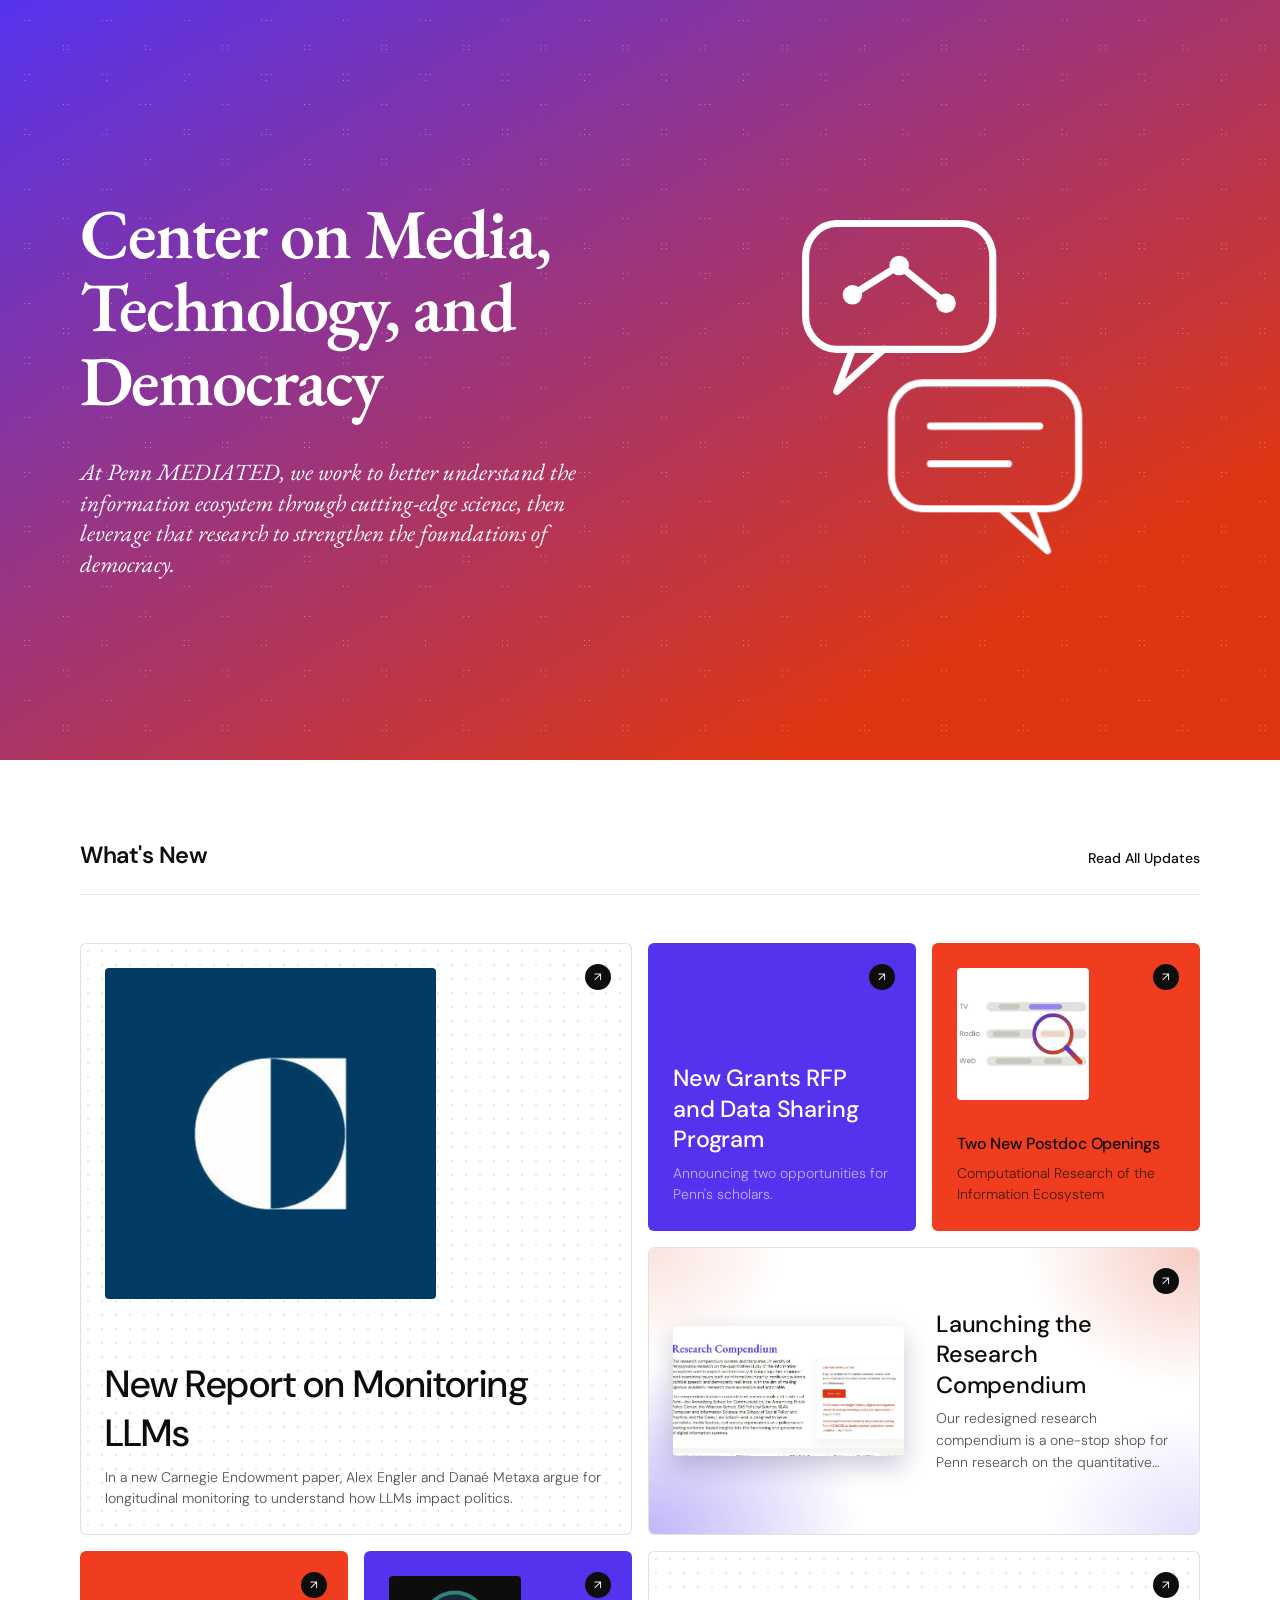
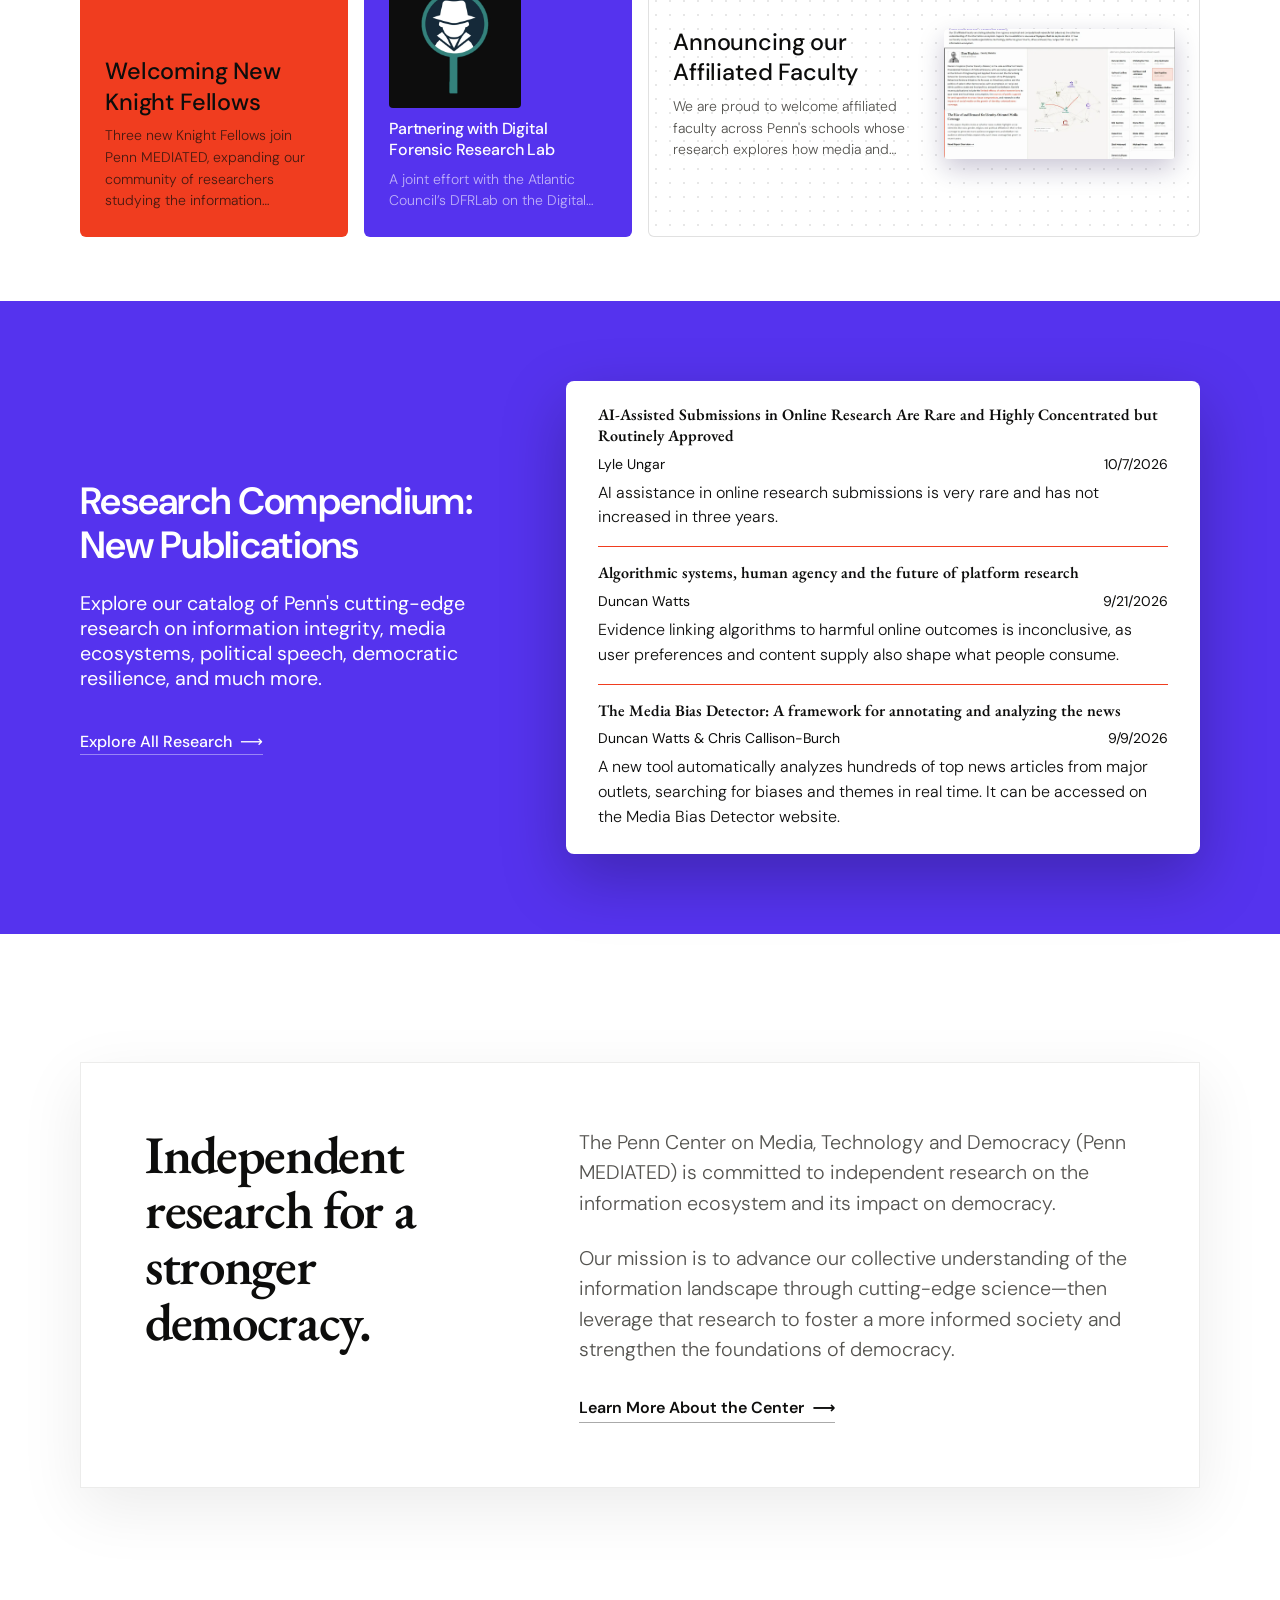
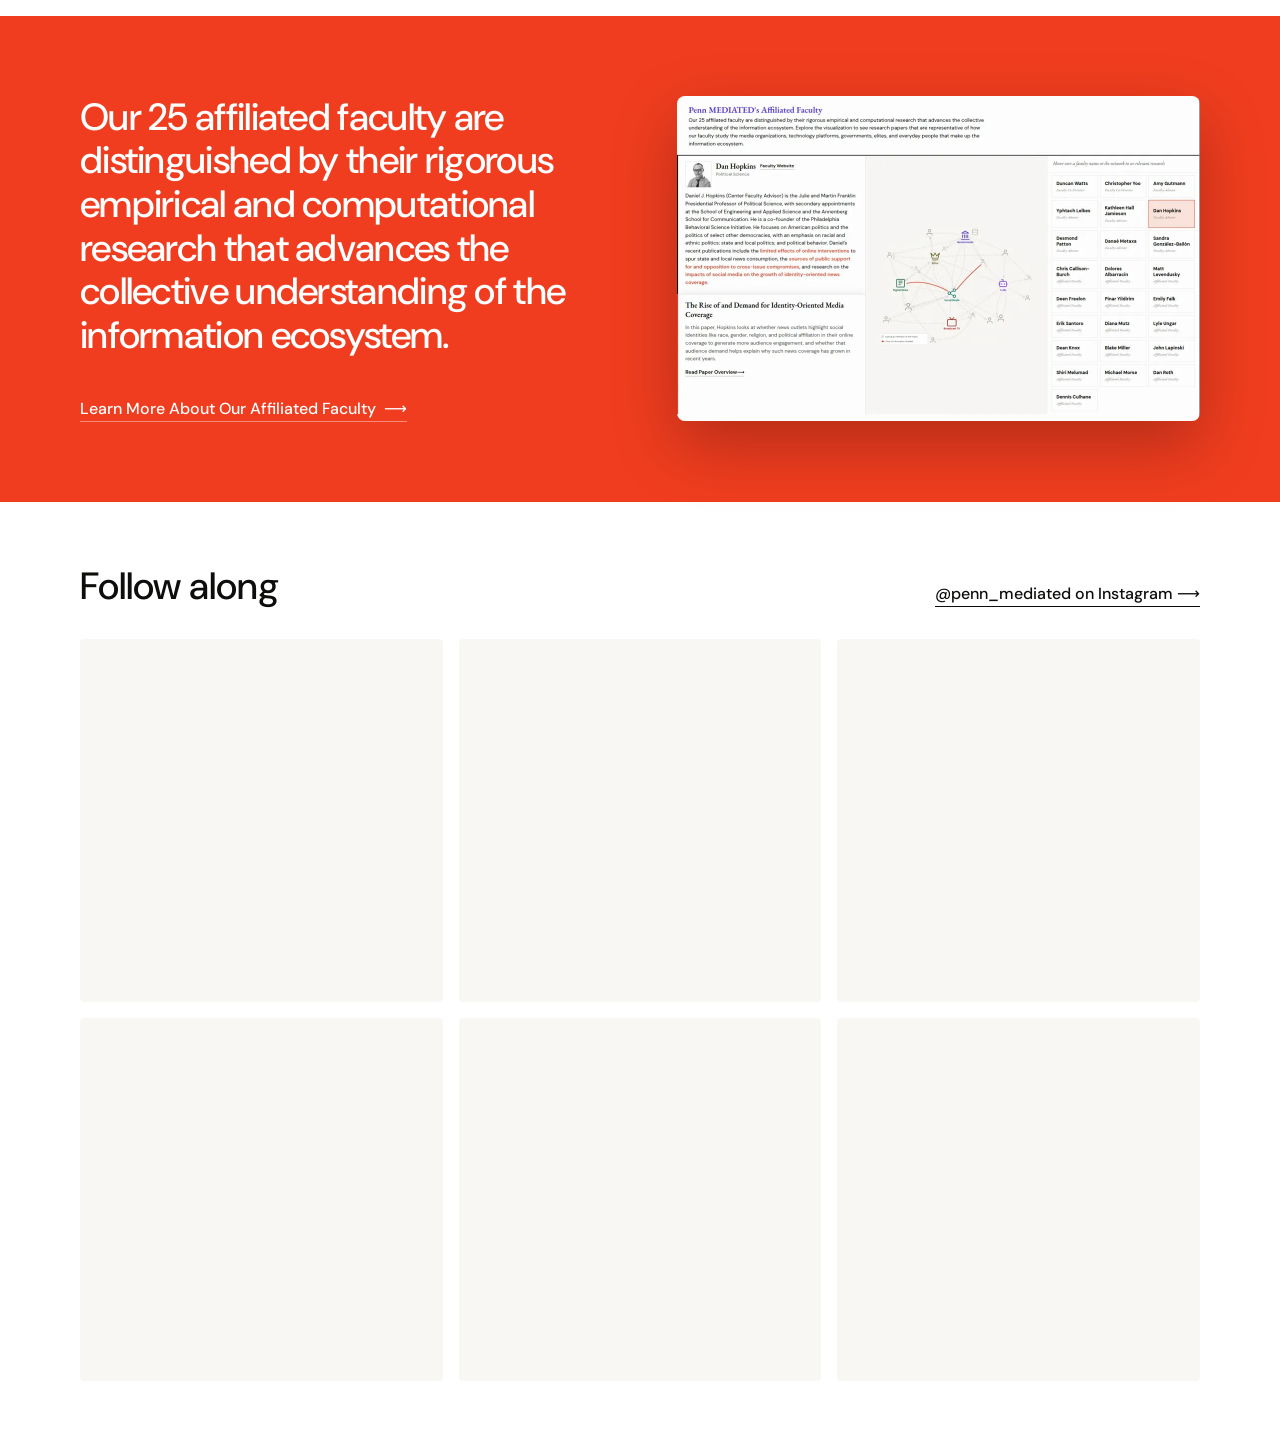
==== commit 62b12213: "Order: About, Faculty, then Follow along; About background back to white Co-Authored-By: Claude Sonn" ====
--- a/index.html
+++ b/index.html
@@ -204,6 +204,20 @@
     </div>
   </section>
  
+  <!-- ── Faculty CTA ────────────────────────────────────────────── -->
+  <section class="faculty-cta">
+    <div class="faculty-cta__inner">
+      <div class="faculty-cta__copy">
+        <p class="faculty-cta__lead">Our 25 affiliated faculty are distinguished by their rigorous empirical and computational research that advances the collective understanding of the information ecosystem.</p>
+        <a href="https://mediated.upenn.edu/faculty/" target="_top" class="faculty-cta__link">Learn More About Our Affiliated Faculty <span aria-hidden="true">⟶</span></a>
+      </div>
+      <!-- Same destination as the link above. Out of the tab order and hidden
+           from screen readers: the text link is the accessible one, so
+           keyboard and screen-reader users don't meet it twice. -->
+      <a href="https://mediated.upenn.edu/faculty/" target="_top" class="faculty-cta__media" tabindex="-1" aria-hidden="true"><video src="assets/whats-new/affiliated-faculty.mp4" poster="assets/whats-new/affiliated-faculty-poster.webp" width="1046" height="650" autoplay muted loop playsinline preload="metadata" aria-label="Animated screenshot of the Affiliated Faculty network, cycling through faculty profiles and their research papers" class="faculty-cta__image"></video></a>
+    </div>
+  </section>
+
   <!-- ── Instagram grid ─────────────────────────────────────────────
        Filled from data/instagram.json, which the "Update Instagram feed"
        workflow rewrites whenever @penn_mediated posts. The six placeholder
@@ -246,20 +260,6 @@
     setInterval(load, 10 * 60 * 1000); /* a page left open picks up new posts */
   })();
   </script>
-
-  <!-- ── Faculty CTA ────────────────────────────────────────────── -->
-  <section class="faculty-cta">
-    <div class="faculty-cta__inner">
-      <div class="faculty-cta__copy">
-        <p class="faculty-cta__lead">Our 25 affiliated faculty are distinguished by their rigorous empirical and computational research that advances the collective understanding of the information ecosystem.</p>
-        <a href="https://mediated.upenn.edu/faculty/" target="_top" class="faculty-cta__link">Learn More About Our Affiliated Faculty <span aria-hidden="true">⟶</span></a>
-      </div>
-      <!-- Same destination as the link above. Out of the tab order and hidden
-           from screen readers: the text link is the accessible one, so
-           keyboard and screen-reader users don't meet it twice. -->
-      <a href="https://mediated.upenn.edu/faculty/" target="_top" class="faculty-cta__media" tabindex="-1" aria-hidden="true"><video src="assets/whats-new/affiliated-faculty.mp4" poster="assets/whats-new/affiliated-faculty-poster.webp" width="1046" height="650" autoplay muted loop playsinline preload="metadata" aria-label="Animated screenshot of the Affiliated Faculty network, cycling through faculty profiles and their research papers" class="faculty-cta__image"></video></a>
-    </div>
-  </section>
 
 
 
--- a/styles.css
+++ b/styles.css
@@ -1257,7 +1257,9 @@
 /* =============================================================================
    Instagram grid — 6 newest posts, 3×2 (2×3 on phones)
    ============================================================================= */
-.insta { background: var(--c-white); padding-bottom: var(--space-800); }
+/* Sits after the orange faculty band and before the footer; the padding-top is
+   the gap that band no longer gets from a neighbouring margin. */
+.insta { background: var(--c-white); padding-block: var(--space-800); }
 .insta__head {
   display: flex; flex-wrap: wrap; align-items: baseline;
   justify-content: space-between; gap: var(--space-150) var(--space-300);
